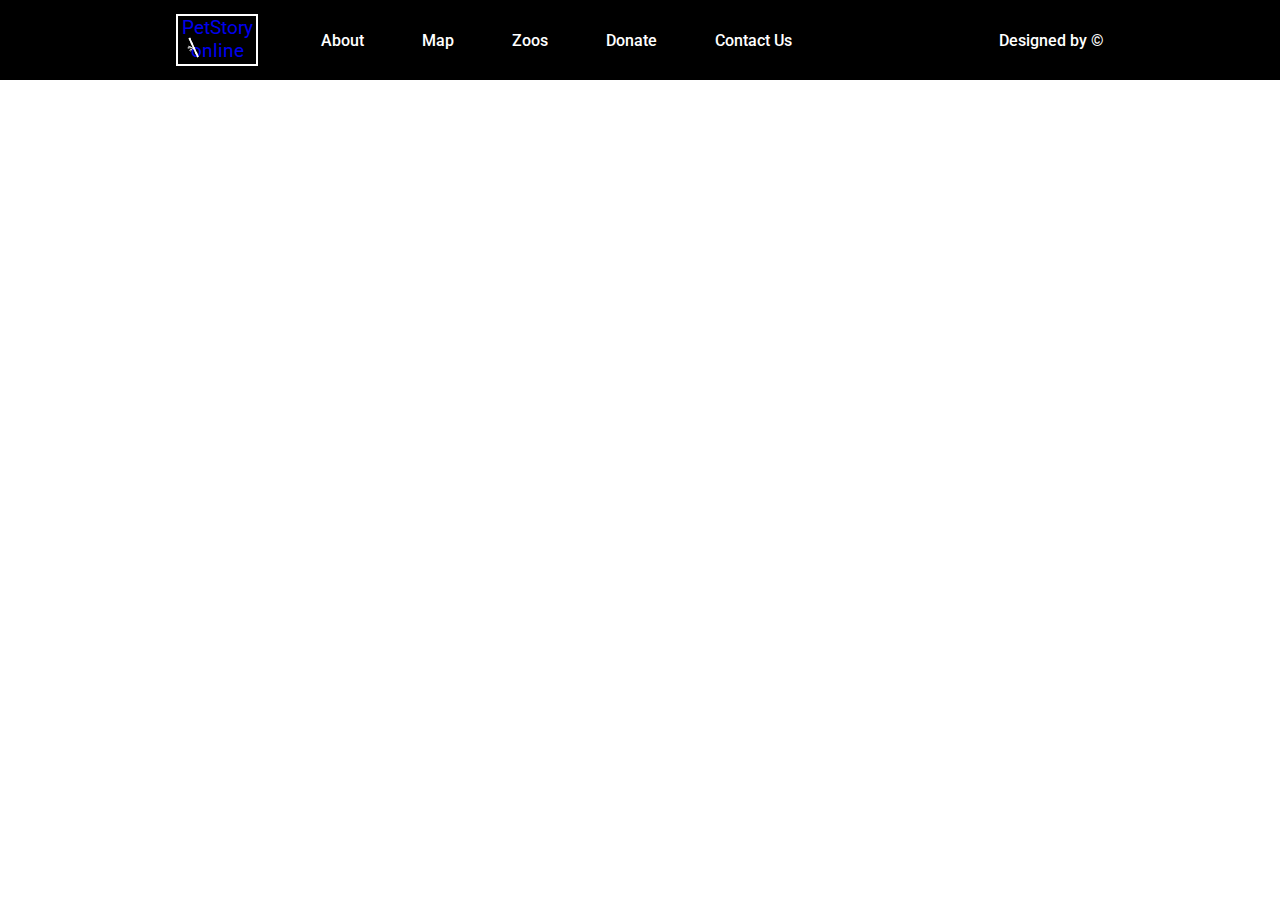
==== pages/donate/index.html @ dbada9fb "init:landing page" ====
<!DOCTYPE html>
<html lang="en">
  <head>
    <meta charset="UTF-8" />
    <meta http-equiv="X-UA-Compatible" content="IE=edge" />
    <meta name="viewport" content="width=device-width, initial-scale=1.0" />
    <link rel="stylesheet" href="../../css/style.css" />
    <title>Document</title>
  </head>
  <body>
    <header>
      <div class="wrapper">
        <div class="navigation">
          <a href="#about"
            ><div class="nav__logo">
              <h1>
                PetStory
                <span style="font-size: 1.9rem; position: relative;"
                  >o<img
                    style="position: absolute; left: -4px; bottom: 4px;"
                    src="../../assets/icons/bamboo.svg"
                    alt="" /></span
                >nline
              </h1>
            </div></a
          >
          <div class="nav__items">
            <a  href="../main/index.html"> About</a>
            <a  href="#map">Map</a>
            <a  href="#zoos">Zoos</a>
            <a  href="../donate/index.html">Donate</a>
            <a  href="#contactus">Contact Us</a>
          </div>
        </div>
        <div class="nav__figma-link">
          <a
            style="color: white;"
            href="https://www.figma.com/file/ypzT9idgAILaSRVRmDAJxn/online-zoo-3-weeks"
            >Designed by ©</a
          >
        </div>
      </div>
    </header>
  </body>
</html>
---- css/style.css ----
@import"https://fonts.googleapis.com/css2?family=Roboto:wght@300;400;500;700&display=swap";*{font-family:"Roboto",sans-serif;box-sizing:border-box;margin:0;padding:0;font-size:10px;text-decoration:none}header{background-color:#000;color:#fff}header .wrapper{align-items:center;width:72.5%;height:8rem;margin:auto;display:flex;justify-content:space-between}header .wrapper .navigation{display:flex;align-items:center;gap:6.3rem;justify-content:space-between}header .wrapper .navigation .nav__logo{width:8.2rem;height:5.2rem;border:solid 2px #fff}header .wrapper .navigation .nav__logo h1{font-size:1.9rem;font-weight:400;text-align:center}header .wrapper .navigation .nav__items{display:flex;gap:5.8rem}header .wrapper .navigation .nav__items a{font-size:1.6rem;font-weight:500;color:#fff}header .wrapper .navigation .nav__items a:hover{background:linear-gradient(113.96deg, #F9804B 1.49%, #FE9013 101.44%);-webkit-background-clip:text;-webkit-text-fill-color:rgba(0,0,0,0);background-clip:text;transition:all .3s ease-in-out}header .wrapper .nav__items a:active{color:green !important}header .wrapper .nav__figma-link a{font-size:1.6rem;font-weight:500}header .wrapper .nav__figma-link a:active{color:#4b9200;text-decoration:underline}#watch-online{height:70rem;background-image:url("../../../assets/images/panda.png");background-repeat:no-repeat;-o-object-fit:none;object-fit:none;padding-top:1.2rem;padding-left:80.7rem}#watch-online .wrapper{width:46.5rem;height:46.5rem;background:linear-gradient(113.96deg, #f9804b 1.49%, #fe9013 101.44%);border-radius:50%;padding-top:7.4rem;padding-left:7.3rem}#watch-online .wrapper h2,#watch-online .wrapper span{width:50.031rem;height:40rem;font-size:10.65rem;line-height:7.987rem;text-transform:uppercase;text-align:center;color:#fff}#watch-online .wrapper h2 span,#watch-online .wrapper span span{color:#ffee2e}#watch-online .btn{background:linear-gradient(113.96deg, #f9804b 1.49%, #fe9013 101.44%);border-radius:25px;width:29.8rem;height:5.4rem;font-weight:500;font-size:16px;line-height:140%;text-align:center;text-transform:uppercase;color:#fff;margin-top:6.8rem;border:none;margin-left:17.7rem}#watch-online .btn:hover{background:#e47209;cursor:pointer}#watch-online .btn:active{background:#4b9200}#backstage{background-image:url("../../../assets/images/flowertoright.png");background-repeat:no-repeat;background-position:bottom right;height:60.5rem;width:100%}#backstage .wrapper{display:flex;width:72.5%;margin:auto;padding-top:14rem;color:#333b41}#backstage .wrapper .container{display:flex;gap:8.7rem}#backstage .wrapper .container .wrapper-info{display:flex;flex-direction:column;gap:5.4rem;width:40%}#backstage .wrapper .container .wrapper-info p{font-weight:400;font-size:16px;line-height:120%}#backstage .wrapper .container .wrapper-info .wrapper-info_intro{display:flex;flex-direction:column;gap:2rem}#backstage .wrapper .container .wrapper-info .wrapper-info_intro h2{font-weight:400;font-size:48px;line-height:120%}#backstage .wrapper .container .wrapper-info .wrapper-howitworks{display:flex;flex-direction:column;gap:3.4rem}#backstage .wrapper .container .wrapper-info .wrapper-howitworks h4{font-weight:400;font-size:24px;line-height:120%}#pets{margin-top:-2rem}#pets .wrapper{width:100%}#pets .wrapper .first-container{display:flex;width:82.5%;margin:auto;align-items:center;gap:2rem;margin-top:14rem}#pets .wrapper .first-container a{cursor:pointer}#pets .wrapper .first-container a:hover div{opacity:.9;transition:all .3s ease-in-out}#pets .wrapper .first-container a:active div{background:#4b9200}#pets .wrapper .first-container a div{background:#e47209;width:6.2rem;height:6.2rem;border-radius:50%;padding-left:2.3rem;padding-top:1.9rem}#pets .wrapper .first-container a div .arrow{color:#fff;font-size:large}#pets .wrapper .first-container .slider-container{display:grid;grid-template-columns:repeat(3, 1fr);row-gap:2rem;-moz-column-gap:2.5rem;column-gap:2.5rem}#pets .wrapper .first-container .slider-container .slider-container_item{display:flex;flex-direction:column;gap:.3rem;border:solid 1px #ff4500;border-radius:5px;overflow:hidden;box-sizing:border-box}#pets .wrapper .first-container .slider-container .slider-container_item:hover{transform:scale(1.05);margin-bottom:2rem;transition:all .3s ease-in-out;cursor:pointer}#pets .wrapper .first-container .slider-container .slider-container_item .animal-info{width:92%;margin:auto;display:flex;padding-bottom:1.4rem;justify-content:space-between}#pets .wrapper .first-container .slider-container .slider-container_item .animal-info .animal-name h6{font-weight:500;font-size:16px;line-height:140%;text-transform:uppercase}#pets .wrapper .first-container .slider-container .slider-container_item .animal-info .animal-name p{font-weight:300;font-size:15px;line-height:100%}#pets .wrapper .second-container{display:flex;align-items:flex-end;justify-content:space-between;margin-top:-23rem}#pets .wrapper .second-container .btn-div{height:12.5rem}#pets .wrapper .second-container .btn-div .btn{background:linear-gradient(113.96deg, #f9804b 1.49%, #fe9013 101.44%);border-radius:25px;width:29.8rem;height:5.4rem;font-weight:500;font-size:16px;border:none;line-height:140%;text-align:center;text-transform:uppercase;color:#fff;margin-top:-300rem;margin-left:7rem}#pets .wrapper .second-container .btn-div .btn:hover{background:#e47209;cursor:pointer}#pets .wrapper .second-container .btn-div .btn:active{background:#4b9200}#feed{background:linear-gradient(315.75deg, rgba(254, 210, 144, 0.7) 30.06%, #febdab 100.95%, rgba(254, 210, 144, 0.7) 106.36%),linear-gradient(315.75deg, rgba(254, 189, 171, 0.74) 30.06%, rgba(243, 169, 248, 0.66) 50.74%, #e0d8f0 80.49%, #eaf7fe 127.9%, #eaf7fe 149.54%),linear-gradient(315.75deg, rgba(254, 189, 171, 0.74) 30.06%, rgba(243, 169, 248, 0.66) 50.74%, #e0d8f0 80.49%, #eaf7fe 127.9%, #eaf7fe 149.54%);padding-top:6.9rem;padding-bottom:10rem;margin-bottom:14rem;opacity:.9}#feed .wrapper{width:72.5%;margin:auto;background:rgba(253,253,255,.52);border-radius:20px;display:flex;flex-direction:column;gap:6rem;padding-top:4.1rem}#feed .wrapper .pick-container{display:flex;flex-direction:column;gap:4rem}#feed .wrapper .pick-container .pick-container_intro{display:flex;flex-direction:column;gap:3rem}#feed .wrapper .pick-container .pick-container_intro h2{font-weight:400;font-size:48px;line-height:120%;text-align:center;color:#fe9013}#feed .wrapper .pick-container .pick-container_intro h5{font-weight:400;font-size:24px;line-height:120%;color:#333b41;margin-left:9.9rem}#feed .wrapper .pick-container .covid-info-div{display:flex;flex-direction:column;gap:1rem;padding-left:9.9rem}#feed .wrapper .pick-container .covid-info-div h6{font-weight:500;font-size:16px;line-height:130%;color:#333b41}#feed .wrapper .pick-container .covid-info-div p,#feed .wrapper .pick-container .covid-info-div a{font-weight:400;font-size:16px;line-height:130%;color:#333b41}#feed .wrapper .pick-container .covid-info-div a{-webkit-text-decoration:underline #ff4500;text-decoration:underline #ff4500}#feed .wrapper .howitworks-container{display:flex;flex-direction:column;align-items:center;gap:4rem}#feed .wrapper .howitworks-container h3{font-weight:400;font-size:36px;line-height:130%;color:#333b41}#feed .wrapper .howitworks-container .howitworks-method{width:52.5%;margin:auto;display:flex;justify-content:center;gap:3.1rem}#feed .wrapper .howitworks-container .howitworks-method .arrow-image{margin-top:-8rem}#feed .wrapper .howitworks-container .howitworks-method .howitworks-method_item{display:flex;flex-direction:column;gap:3rem}#feed .wrapper .howitworks-container .howitworks-method .howitworks-method_item p{font-weight:400;font-size:16px;line-height:140%;color:#333b41}#feed .wrapper .howitworks-container .howitworks-method .howitworks-method_item .image-div{width:16.8rem;height:16.8rem;background-color:#fff;padding:auto;border:solid 1px #ff4500;border-radius:5px}#feed .wrapper .howitworks-container .howitworks-method .howitworks-method_item .one{padding-top:5.4rem;padding-left:3rem}#feed .wrapper .howitworks-container .howitworks-method .howitworks-method_item .two{padding-top:3.8rem;padding-left:4.1rem}#feed .wrapper .howitworks-container .howitworks-method .howitworks-method_item .three{padding-top:4.8rem;padding-left:2.2rem}#feed .btn{background:linear-gradient(113.96deg, #f9804b 1.49%, #fe9013 101.44%);border-radius:25px;width:29.8rem;height:5.4rem;font-weight:500;font-size:16px;border:none;line-height:140%;text-align:center;text-transform:uppercase;color:#fff;margin:auto;margin-bottom:6rem}#feed .btn:hover{background:#e47209;cursor:pointer}#feed .btn:active{background:#4b9200}#testimonials .wrapper{width:72.5%;margin:auto}#testimonials .wrapper h3{text-align:center;font-weight:400;font-size:36px;line-height:130%;color:#333b41;margin-bottom:4.7rem}#testimonials .wrapper .testimonials-container{display:grid;grid-template-columns:auto auto auto auto;gap:3rem}#testimonials .wrapper .testimonials-container .container-item{background:linear-gradient(0deg, #f1f3f2, #f1f3f2);padding:1.6rem;overflow:hidden;border-style:solid;border-width:2px;display:flex;flex-direction:column;gap:1.1rem;border-color:rgba(243,169,248,.66);border-radius:20px}#testimonials .wrapper .testimonials-container .container-item .author-info{display:flex;align-items:center;gap:1rem}#testimonials .wrapper .testimonials-container .container-item .author-info .author-name h6{font-weight:500;font-size:16px;line-height:120%}#testimonials .wrapper .testimonials-container .container-item .author-info .author-name p{font-weight:300;font-size:15px;line-height:120%;color:#bdbdbd}#testimonials .wrapper .testimonials-container .container-item p{font-weight:300;font-size:15px;line-height:120%;color:#767474}#testimonials .wrapper .line-scroll-div{text-align:center;margin-top:2.1rem}#testimonials .wrapper .line-scroll-div input[type=range]{-webkit-appearance:none;outline:none;overflow:hidden;width:60rem;height:.5rem;border-radius:30px;box-shadow:inset 1px 1px 5px 2px #e2e2e2;margin-top:1.5rem}#testimonials .wrapper .line-scroll-div input[type=range]:hover::-webkit-slider-thumb{background:#fe9013;box-shadow:-500px 0 0 500px #fe9013}#testimonials .wrapper .line-scroll-div input[type=range]::-webkit-slider-thumb{-webkit-appearance:none;cursor:pointer;width:3.8rem;height:5px;background:#fe9013;border-right:6px solid #fe9013;box-shadow:-500px 0 0 500px #fe9013}#testimonials .wrapper .line-scroll-div input[type=range]:hover{border:1px solid #fe9013;outline:#e47209 !important;cursor:pointer}#testimonials .wrapper .btn{background:linear-gradient(113.96deg, #f9804b 1.49%, #fe9013 101.44%);border-radius:4px;width:29.8rem;height:5.4rem;font-weight:500;font-size:16px;border:none;line-height:140%;text-align:center;text-transform:uppercase;color:#fff;margin-top:3.1rem}#testimonials .wrapper .btn:hover{background:#e47209;cursor:pointer}#testimonials .wrapper .btn:active{background:#4b9200}.bg-div{text-align:right;margin-top:-9rem}footer{background-color:#000;margin-bottom:6rem;margin-top:-14rem;padding-top:4.1rem;padding-bottom:5rem}footer .wrapper{width:72.5%;margin:auto;color:#fff;display:flex;align-items:flex-end;gap:10.1rem}footer .wrapper .container-socials{display:flex;flex-direction:column;gap:4.4rem}footer .wrapper .container-socials .footer__logo{width:8.2rem;height:5.2rem;border:solid 2px #fff}footer .wrapper .container-socials .footer__logo h1{font-size:1.9rem;font-weight:400;text-align:center}footer .wrapper .container-socials .btn{background:linear-gradient(113.96deg, #f9804b 1.49%, #fe9013 101.44%);border-radius:5px;width:29.8rem;height:5.4rem;font-weight:500;font-size:16px;border:none;line-height:140%;text-align:center;text-transform:uppercase;color:#fff;margin-top:2.1rem}footer .wrapper .container-socials .btn:hover{background:#e47209;cursor:pointer}footer .wrapper .container-socials .btn:active{background:#4b9200}footer .wrapper .container-socials .socials{display:flex;gap:1rem;flex-direction:column}footer .wrapper .container-socials .socials a{color:#fff;align-items:center;display:flex;gap:1.2rem;font-weight:300;font-size:16px;line-height:140%}footer .wrapper .container-socials .socials a:active{color:#4b9200}footer .wrapper .container-socials .socials a:active .circle{background:#4b9200;color:#fff}footer .wrapper .container-socials .socials a .circle{height:2.6rem;width:2.6rem;padding-left:.25rem;padding-top:.3rem;border-radius:50%;background:rgba(196,196,196,.5)}footer .wrapper .container-socials .socials a .circle .social-item{font-weight:400;font-size:20px}footer .wrapper .container-footbar{display:flex;align-items:flex-end;gap:3.2rem}footer .wrapper .container-footbar .nav__items{display:flex;gap:5.8rem}footer .wrapper .container-footbar .nav__items a{font-size:1.6rem;font-weight:400}footer .wrapper .container-footbar .nav__items a:hover{background:linear-gradient(113.96deg, #f9804b 1.49%, #fe9013 101.44%);-webkit-background-clip:text;-webkit-text-fill-color:rgba(0,0,0,0);background-clip:text;transition:all .3s ease-in-out}footer .wrapper .container-footbar .nav__items a:active{color:#f9804b}footer .wrapper .container-footbar .container-submit{display:flex;flex-direction:column;gap:21.6rem}footer .wrapper .container-footbar .container-submit .input-element h3{font-weight:300;font-size:24px;line-height:120%;margin-bottom:1.4rem}footer .wrapper .container-footbar .container-submit .input-element .email{width:22.8rem;height:4,2rem;background:rgba(0,0,0,0);font-weight:400;font-size:16px;line-height:140%;color:#bdbdbd;outline:none;padding:1rem;border-radius:2px;border:#974a27 solid .5px}footer .wrapper .container-footbar .container-submit .input-element .email:focus{border-color:#4b9200 !important}footer .wrapper .container-footbar .container-submit .input-element .email:disabled{color:#d31414}footer .wrapper .container-footbar .container-submit .input-element .submit{width:12.9rem;height:4.7rem;border-radius:8px;font-weight:400;font-size:16px;line-height:140%;color:#000;padding:1rem 3.9rem;border:solid 1px}footer .wrapper .container-footbar .container-submit .input-element .submit:active{color:#4b9200}footer .wrapper .container-footbar .container-submit .input-element .submit:disabled{color:#d31414}footer .wrapper .container-footbar .container-submit .input-element .submit:hover{opacity:.9}footer .wrapper .container-footbar .container-submit .copyright{display:flex;padding-left:13rem;flex-direction:column;gap:1rem}footer .wrapper .container-footbar .container-submit .copyright a{font-weight:100;font-size:16px;cursor:pointer}footer .wrapper .container-footbar .container-submit .copyright a:active{color:#4b9200;cursor:pointer;text-decoration:underline}/*# sourceMappingURL=style.css.map */
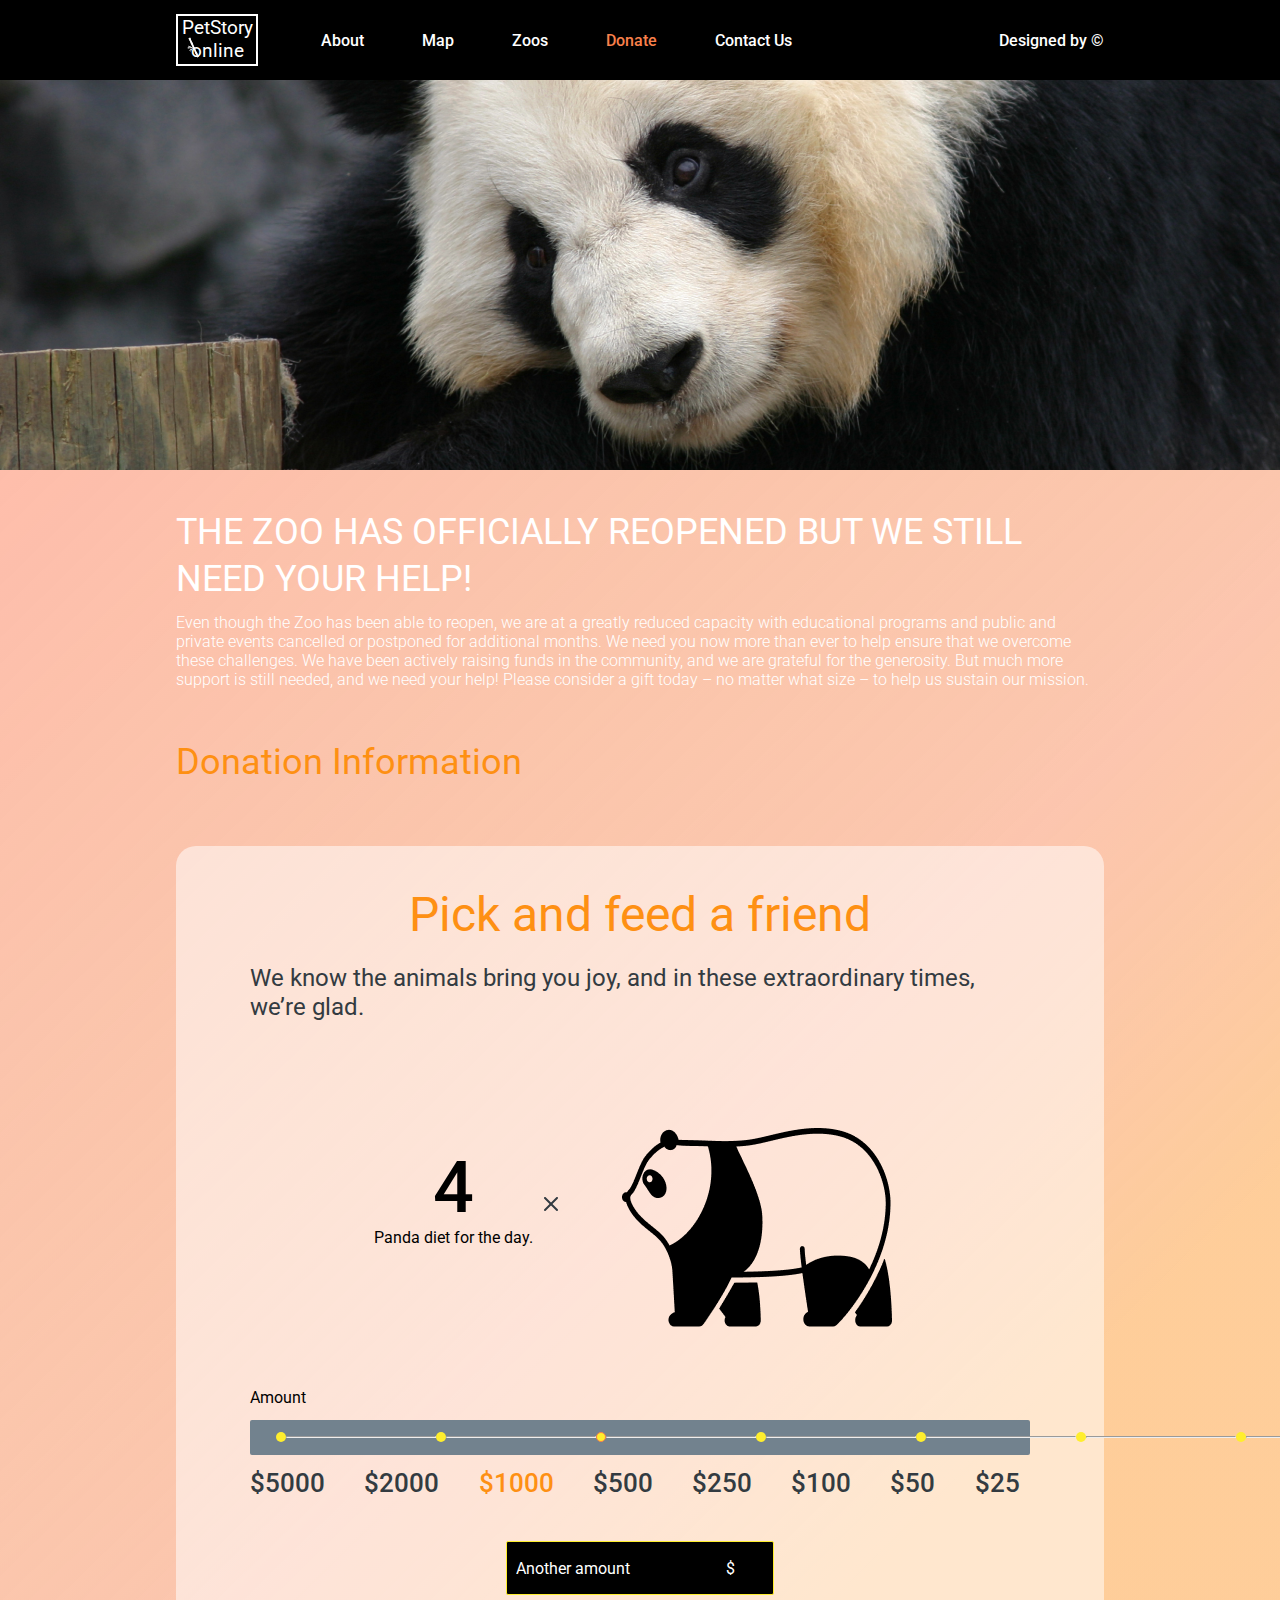
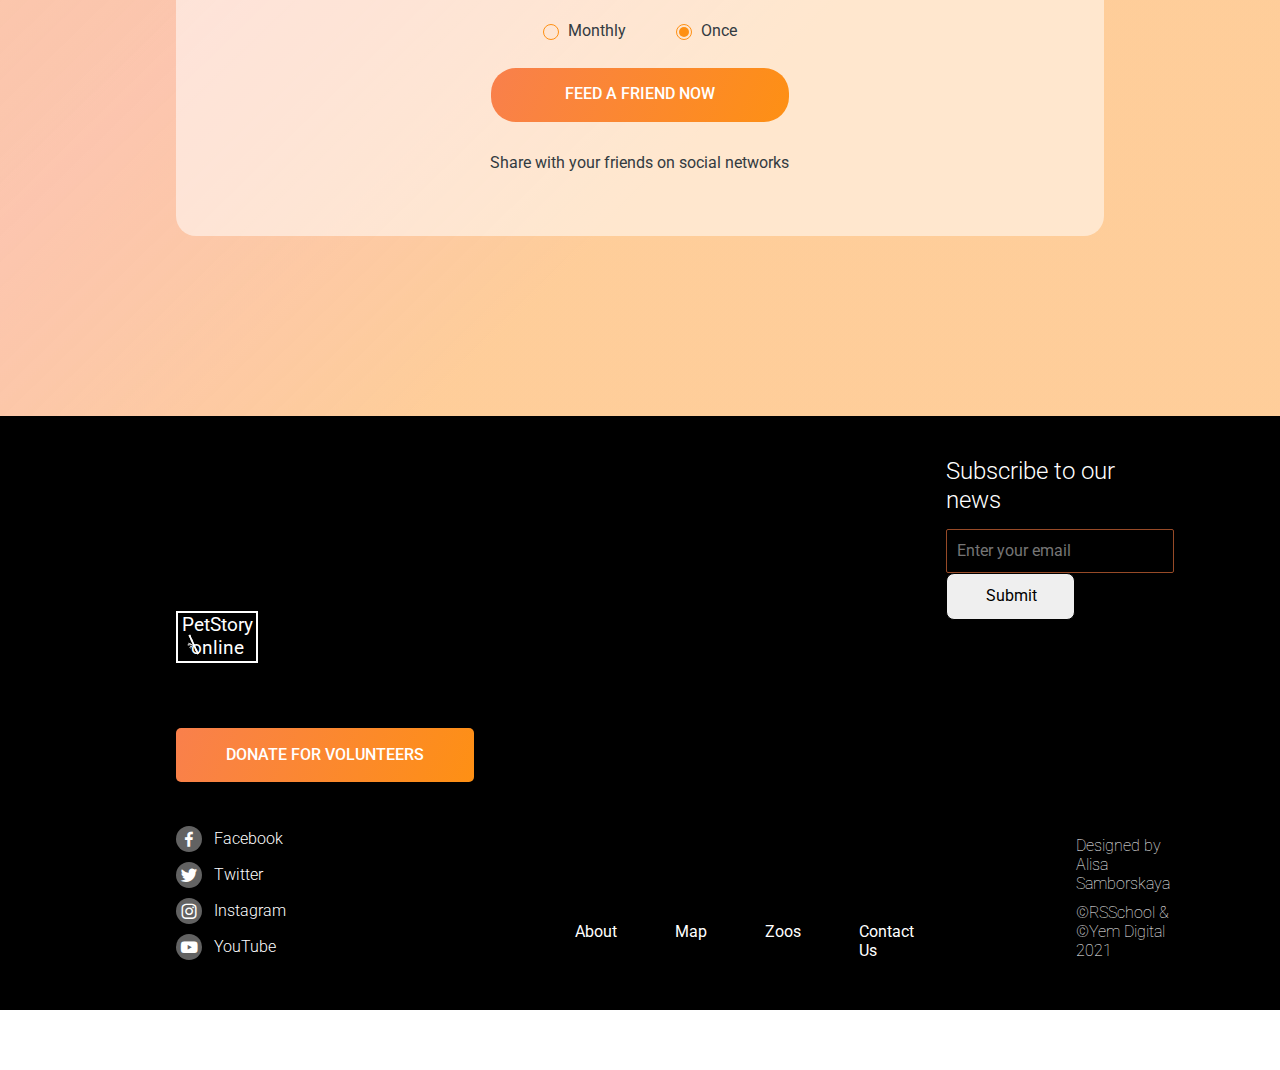
==== commit 9ab28e48: "init: donate page" ====
--- a/pages/donate/index.html
+++ b/pages/donate/index.html
@@ -5,13 +5,17 @@
     <meta http-equiv="X-UA-Compatible" content="IE=edge" />
     <meta name="viewport" content="width=device-width, initial-scale=1.0" />
     <link rel="stylesheet" href="../../css/style.css" />
-    <title>Document</title>
+    <link
+      href="https://unpkg.com/boxicons@2.1.4/css/boxicons.min.css"
+      rel="stylesheet"
+    />
+    <title>Donate</title>
   </head>
   <body>
     <header>
       <div class="wrapper">
         <div class="navigation">
-          <a href="#about"
+          <a style="color: white;" href="../../index.html"
             ><div class="nav__logo">
               <h1>
                 PetStory
@@ -24,13 +28,13 @@
               </h1>
             </div></a
           >
-          <div class="nav__items">
-            <a  href="../main/index.html"> About</a>
-            <a  href="#map">Map</a>
-            <a  href="#zoos">Zoos</a>
-            <a  href="../donate/index.html">Donate</a>
-            <a  href="#contactus">Contact Us</a>
-          </div>
+          <ul class="nav__items">
+            <li><a href="../../index.html"> About</a></li>
+            <li><a href="#map">Map</a></li>
+            <li><a href="#zoos">Zoos</a></li>
+            <li class="active"><a href="../donate/index.html">Donate</a></li>
+            <li><a href="#contactus">Contact Us</a></li>
+          </ul>
         </div>
         <div class="nav__figma-link">
           <a
@@ -41,5 +45,249 @@
         </div>
       </div>
     </header>
+
+    <main>
+      <section>
+        <img src="../../assets/images/panda_bg.png" alt="" />
+      </section>
+
+      <section id="donate">
+        <div class="wrapper">
+          <div class="official-info">
+            <div class="official-info__first-item">
+              <h3>
+                THE ZOO HAS OFFICIALLY REOPENED BUT WE STILL NEED YOUR HELP!
+              </h3>
+              <p>
+                Even though the Zoo has been able to reopen, we are at a greatly
+                reduced capacity with educational programs and public and
+                private events cancelled or postponed for additional months. We
+                need you now more than ever to help ensure that we overcome
+                these challenges. We have been actively raising funds in the
+                community, and we are grateful for the generosity. But much more
+                support is still needed, and we need your help! Please consider
+                a gift today – no matter what size – to help us sustain our
+                mission.
+              </p>
+            </div>
+            <div class="official-info__second-item">
+              <h3>Donation Information</h3>
+            </div>
+          </div>
+          <div class="pick-wrapper">
+            <div class="pick-container">
+              <div class="intro">
+                <h2>Pick and feed a friend</h2>
+                <p>
+                  We know the animals bring you joy, and in these extraordinary
+                  times, we’re glad.
+                </p>
+              </div>
+
+              <div class="amount-container">
+                <div class="amount-number">
+                  <div class="amount-number_panda">
+                    <h3>4</h3>
+                    <p>Panda diet for the day.</p>
+                  </div>
+                  <img src="../../assets/icons/x_icon.svg" alt="x icon" />
+                </div>
+                <img src="../../assets/images/animals-widget.png" alt="" />
+              </div>
+              <div class="progress-container">
+                <p>Amount</p>
+                <div class="progress-div">
+                  <label style="display: flex;" for="one"
+                    ><input type="radio" name="circle" id="one" />
+                    <div class="outer-circle-one">
+                      <div class="inner-circle-one"><div class="dot"></div></div>
+                    </div>
+                    <hr
+                  /></label>
+                  <label style="display: flex;" for="one"
+                    ><input type="radio" name="circle" id="one" />
+                    <div class="dot"></div>
+                    <div class="outer-circle">
+                      <div class="inner-circle"></div>
+                    </div>
+                    <hr /></label
+                  ><label style="display: flex;" for="one"
+                    ><input type="radio" checked name="circle" id="one" />
+                    <div class="dot"></div>
+                    <div class="outer-circle">
+                      <div class="inner-circle"></div>
+                    </div>
+                    <hr /></label
+                  ><label style="display: flex;" for="one"
+                    ><input type="radio" name="circle" id="one" />
+                    <div class="dot"></div>
+                    <div class="outer-circle">
+                      <div class="inner-circle"></div>
+                    </div>
+                    <hr /></label
+                  ><label style="display: flex;" for="one"
+                    ><input type="radio" name="circle" id="one" />
+                    <div class="dot"></div>
+                    <div class="outer-circle">
+                      <div class="inner-circle"></div>
+                    </div>
+                    <hr /></label
+                  ><label style="display: flex;" for="one"
+                    ><input type="radio" name="circle" id="one" />
+                    <div class="dot"></div>
+                    <div class="outer-circle">
+                      <div class="inner-circle"></div>
+                    </div>
+                    <hr /></label
+                  ><label style="display: flex;" for="one"
+                    ><input type="radio" name="circle" id="one" />
+                    <div class="dot"></div>
+                    <div class="outer-circle">
+                      <div class="inner-circle"></div>
+                    </div>
+                    <hr /></label
+                  ><label style="display: flex;" for="one"
+                    ><input type="radio" name="circle" id="one" />
+                    <div class="dot"></div>
+                    <div class="outer-circle">
+                      <div class="inner-circle"></div>
+                    </div>
+                </label>
+                </div>
+                <div class="dollar-amount">
+                  <p>$5000</p>
+                  <p>$2000</p>
+                  <p style="color: #fe9013;">$1000</p>
+                  <p>$500</p>
+                  <p>$250</p>
+                  <p>$100</p>
+                  <p>$50</p>
+                  <p>$25</p>
+                </div>
+              </div>
+              <div class="form-container">
+                <input
+                  type="number"
+                  maxlength="4"
+                  placeholder="Another amount                        $"
+                />
+                <div class="radio-items">
+                  <!-- <div class="radio-items_one">
+                    <input
+                      type="radio"
+                      id="monthly"
+                      value="Monthly"
+                      name="choice"
+                    />
+                    <label for="monthly">Monthly</label>
+                  </div>
+                  <div class="radio-items_two">
+                    <input
+                      type="radio"
+                      id="once"
+                      checked
+                      value="Once"
+                      name="choice"
+                    />
+                    <label for="once">Once</label>
+                  </div> -->
+                  <label for="month" class="radio">
+                    <input type="radio" name="choice" id="month" />
+                    Monthly
+                    <span></span>
+                  </label>
+                  <label for="one" class="radio">
+                    <input type="radio" checked name="choice" id="one" />
+                    Once
+                    <span></span>
+                  </label>
+                </div>
+                <button class="btn">Feed a friend now</button>
+                <p>Share with your friends on social networks</p>
+              </div>
+            </div>
+          </div>
+        </div>
+      </section>
+    </main>
+
+    <footer id="footer" class="donate-footer">
+      <div class="wrapper">
+        <div class="container-socials">
+          <a style="color: white;" href="../../index.html">
+            <div class="footer__logo">
+              <h1>
+                PetStory
+                <span style="font-size: 1.9rem; position: relative;"
+                  >o<img
+                    style="position: absolute; left: -4px; bottom: 4px;"
+                    src="../../assets/icons/bamboo.svg"
+                    alt="" /></span
+                >nline
+              </h1>
+            </div>
+          </a>
+          <a href="#donate"
+            ><button class="btn">donate for volunteers</button></a
+          >
+          <div class="socials">
+            <a
+              target="_blank"
+              href="https://www.facebook.com/r.php?locale=en_US&display=page"
+              ><div class="circle">
+                <i class="bx bxl-facebook social-item"></i>
+              </div>
+              Facebook</a
+            >
+            <a target="_blank" href="https://twitter.com/i/flow/login"
+              ><div class="circle">
+                <i class="bx bxl-twitter social-item"></i>
+              </div>
+              Twitter</a
+            >
+            <a target="_blank" href="https://www.instagram.com/"
+              ><div class="circle">
+                <i class="bx bxl-instagram social-item"></i>
+              </div>
+              Instagram</a
+            >
+            <a target="_blank" href="https://www.youtube.com/"
+              ><div class="circle">
+                <i class="bx bxl-youtube social-item"></i>
+              </div>
+              YouTube</a
+            >
+          </div>
+        </div>
+        <div class="container-footbar">
+          <div class="nav__items">
+            <a class="active" style="color: white;" href="../../index.html">
+              About</a
+            >
+            <a style="color: white;" href="#map">Map</a>
+            <a style="color: white;" href="#zoos">Zoos</a>
+            <a style="color: white;" href="#contactus">Contact Us</a>
+          </div>
+          <div class="container-submit">
+            <div class="input-element">
+              <h3>Subscribe to our news</h3>
+              <input
+                class="email"
+                type="email"
+                name=""
+                placeholder="Enter your email"
+                id=""
+              />
+              <input class="submit" type="submit" value="Submit" />
+            </div>
+            <div class="copyright">
+              <a>Designed by Alisa Samborskaya</a>
+              <a>©RSSchool & ©Yem Digital 2021</a>
+            </div>
+          </div>
+        </div>
+      </div>
+    </footer>
+    <script src="./script.js"></script>
   </body>
 </html>
--- a/css/style.css
+++ b/css/style.css
@@ -1 +1 @@
-@import"https://fonts.googleapis.com/css2?family=Roboto:wght@300;400;500;700&display=swap";*{font-family:"Roboto",sans-serif;box-sizing:border-box;margin:0;padding:0;font-size:10px;text-decoration:none}header{background-color:#000;color:#fff}header .wrapper{align-items:center;width:72.5%;height:8rem;margin:auto;display:flex;justify-content:space-between}header .wrapper .navigation{display:flex;align-items:center;gap:6.3rem;justify-content:space-between}header .wrapper .navigation .nav__logo{width:8.2rem;height:5.2rem;border:solid 2px #fff}header .wrapper .navigation .nav__logo h1{font-size:1.9rem;font-weight:400;text-align:center}header .wrapper .navigation .nav__items{display:flex;gap:5.8rem}header .wrapper .navigation .nav__items a{font-size:1.6rem;font-weight:500;color:#fff}header .wrapper .navigation .nav__items a:hover{background:linear-gradient(113.96deg, #F9804B 1.49%, #FE9013 101.44%);-webkit-background-clip:text;-webkit-text-fill-color:rgba(0,0,0,0);background-clip:text;transition:all .3s ease-in-out}header .wrapper .nav__items a:active{color:green !important}header .wrapper .nav__figma-link a{font-size:1.6rem;font-weight:500}header .wrapper .nav__figma-link a:active{color:#4b9200;text-decoration:underline}#watch-online{height:70rem;background-image:url("../../../assets/images/panda.png");background-repeat:no-repeat;-o-object-fit:none;object-fit:none;padding-top:1.2rem;padding-left:80.7rem}#watch-online .wrapper{width:46.5rem;height:46.5rem;background:linear-gradient(113.96deg, #f9804b 1.49%, #fe9013 101.44%);border-radius:50%;padding-top:7.4rem;padding-left:7.3rem}#watch-online .wrapper h2,#watch-online .wrapper span{width:50.031rem;height:40rem;font-size:10.65rem;line-height:7.987rem;text-transform:uppercase;text-align:center;color:#fff}#watch-online .wrapper h2 span,#watch-online .wrapper span span{color:#ffee2e}#watch-online .btn{background:linear-gradient(113.96deg, #f9804b 1.49%, #fe9013 101.44%);border-radius:25px;width:29.8rem;height:5.4rem;font-weight:500;font-size:16px;line-height:140%;text-align:center;text-transform:uppercase;color:#fff;margin-top:6.8rem;border:none;margin-left:17.7rem}#watch-online .btn:hover{background:#e47209;cursor:pointer}#watch-online .btn:active{background:#4b9200}#backstage{background-image:url("../../../assets/images/flowertoright.png");background-repeat:no-repeat;background-position:bottom right;height:60.5rem;width:100%}#backstage .wrapper{display:flex;width:72.5%;margin:auto;padding-top:14rem;color:#333b41}#backstage .wrapper .container{display:flex;gap:8.7rem}#backstage .wrapper .container .wrapper-info{display:flex;flex-direction:column;gap:5.4rem;width:40%}#backstage .wrapper .container .wrapper-info p{font-weight:400;font-size:16px;line-height:120%}#backstage .wrapper .container .wrapper-info .wrapper-info_intro{display:flex;flex-direction:column;gap:2rem}#backstage .wrapper .container .wrapper-info .wrapper-info_intro h2{font-weight:400;font-size:48px;line-height:120%}#backstage .wrapper .container .wrapper-info .wrapper-howitworks{display:flex;flex-direction:column;gap:3.4rem}#backstage .wrapper .container .wrapper-info .wrapper-howitworks h4{font-weight:400;font-size:24px;line-height:120%}#pets{margin-top:-2rem}#pets .wrapper{width:100%}#pets .wrapper .first-container{display:flex;width:82.5%;margin:auto;align-items:center;gap:2rem;margin-top:14rem}#pets .wrapper .first-container a{cursor:pointer}#pets .wrapper .first-container a:hover div{opacity:.9;transition:all .3s ease-in-out}#pets .wrapper .first-container a:active div{background:#4b9200}#pets .wrapper .first-container a div{background:#e47209;width:6.2rem;height:6.2rem;border-radius:50%;padding-left:2.3rem;padding-top:1.9rem}#pets .wrapper .first-container a div .arrow{color:#fff;font-size:large}#pets .wrapper .first-container .slider-container{display:grid;grid-template-columns:repeat(3, 1fr);row-gap:2rem;-moz-column-gap:2.5rem;column-gap:2.5rem}#pets .wrapper .first-container .slider-container .slider-container_item{display:flex;flex-direction:column;gap:.3rem;border:solid 1px #ff4500;border-radius:5px;overflow:hidden;box-sizing:border-box}#pets .wrapper .first-container .slider-container .slider-container_item:hover{transform:scale(1.05);margin-bottom:2rem;transition:all .3s ease-in-out;cursor:pointer}#pets .wrapper .first-container .slider-container .slider-container_item .animal-info{width:92%;margin:auto;display:flex;padding-bottom:1.4rem;justify-content:space-between}#pets .wrapper .first-container .slider-container .slider-container_item .animal-info .animal-name h6{font-weight:500;font-size:16px;line-height:140%;text-transform:uppercase}#pets .wrapper .first-container .slider-container .slider-container_item .animal-info .animal-name p{font-weight:300;font-size:15px;line-height:100%}#pets .wrapper .second-container{display:flex;align-items:flex-end;justify-content:space-between;margin-top:-23rem}#pets .wrapper .second-container .btn-div{height:12.5rem}#pets .wrapper .second-container .btn-div .btn{background:linear-gradient(113.96deg, #f9804b 1.49%, #fe9013 101.44%);border-radius:25px;width:29.8rem;height:5.4rem;font-weight:500;font-size:16px;border:none;line-height:140%;text-align:center;text-transform:uppercase;color:#fff;margin-top:-300rem;margin-left:7rem}#pets .wrapper .second-container .btn-div .btn:hover{background:#e47209;cursor:pointer}#pets .wrapper .second-container .btn-div .btn:active{background:#4b9200}#feed{background:linear-gradient(315.75deg, rgba(254, 210, 144, 0.7) 30.06%, #febdab 100.95%, rgba(254, 210, 144, 0.7) 106.36%),linear-gradient(315.75deg, rgba(254, 189, 171, 0.74) 30.06%, rgba(243, 169, 248, 0.66) 50.74%, #e0d8f0 80.49%, #eaf7fe 127.9%, #eaf7fe 149.54%),linear-gradient(315.75deg, rgba(254, 189, 171, 0.74) 30.06%, rgba(243, 169, 248, 0.66) 50.74%, #e0d8f0 80.49%, #eaf7fe 127.9%, #eaf7fe 149.54%);padding-top:6.9rem;padding-bottom:10rem;margin-bottom:14rem;opacity:.9}#feed .wrapper{width:72.5%;margin:auto;background:rgba(253,253,255,.52);border-radius:20px;display:flex;flex-direction:column;gap:6rem;padding-top:4.1rem}#feed .wrapper .pick-container{display:flex;flex-direction:column;gap:4rem}#feed .wrapper .pick-container .pick-container_intro{display:flex;flex-direction:column;gap:3rem}#feed .wrapper .pick-container .pick-container_intro h2{font-weight:400;font-size:48px;line-height:120%;text-align:center;color:#fe9013}#feed .wrapper .pick-container .pick-container_intro h5{font-weight:400;font-size:24px;line-height:120%;color:#333b41;margin-left:9.9rem}#feed .wrapper .pick-container .covid-info-div{display:flex;flex-direction:column;gap:1rem;padding-left:9.9rem}#feed .wrapper .pick-container .covid-info-div h6{font-weight:500;font-size:16px;line-height:130%;color:#333b41}#feed .wrapper .pick-container .covid-info-div p,#feed .wrapper .pick-container .covid-info-div a{font-weight:400;font-size:16px;line-height:130%;color:#333b41}#feed .wrapper .pick-container .covid-info-div a{-webkit-text-decoration:underline #ff4500;text-decoration:underline #ff4500}#feed .wrapper .howitworks-container{display:flex;flex-direction:column;align-items:center;gap:4rem}#feed .wrapper .howitworks-container h3{font-weight:400;font-size:36px;line-height:130%;color:#333b41}#feed .wrapper .howitworks-container .howitworks-method{width:52.5%;margin:auto;display:flex;justify-content:center;gap:3.1rem}#feed .wrapper .howitworks-container .howitworks-method .arrow-image{margin-top:-8rem}#feed .wrapper .howitworks-container .howitworks-method .howitworks-method_item{display:flex;flex-direction:column;gap:3rem}#feed .wrapper .howitworks-container .howitworks-method .howitworks-method_item p{font-weight:400;font-size:16px;line-height:140%;color:#333b41}#feed .wrapper .howitworks-container .howitworks-method .howitworks-method_item .image-div{width:16.8rem;height:16.8rem;background-color:#fff;padding:auto;border:solid 1px #ff4500;border-radius:5px}#feed .wrapper .howitworks-container .howitworks-method .howitworks-method_item .one{padding-top:5.4rem;padding-left:3rem}#feed .wrapper .howitworks-container .howitworks-method .howitworks-method_item .two{padding-top:3.8rem;padding-left:4.1rem}#feed .wrapper .howitworks-container .howitworks-method .howitworks-method_item .three{padding-top:4.8rem;padding-left:2.2rem}#feed .btn{background:linear-gradient(113.96deg, #f9804b 1.49%, #fe9013 101.44%);border-radius:25px;width:29.8rem;height:5.4rem;font-weight:500;font-size:16px;border:none;line-height:140%;text-align:center;text-transform:uppercase;color:#fff;margin:auto;margin-bottom:6rem}#feed .btn:hover{background:#e47209;cursor:pointer}#feed .btn:active{background:#4b9200}#testimonials .wrapper{width:72.5%;margin:auto}#testimonials .wrapper h3{text-align:center;font-weight:400;font-size:36px;line-height:130%;color:#333b41;margin-bottom:4.7rem}#testimonials .wrapper .testimonials-container{display:grid;grid-template-columns:auto auto auto auto;gap:3rem}#testimonials .wrapper .testimonials-container .container-item{background:linear-gradient(0deg, #f1f3f2, #f1f3f2);padding:1.6rem;overflow:hidden;border-style:solid;border-width:2px;display:flex;flex-direction:column;gap:1.1rem;border-color:rgba(243,169,248,.66);border-radius:20px}#testimonials .wrapper .testimonials-container .container-item .author-info{display:flex;align-items:center;gap:1rem}#testimonials .wrapper .testimonials-container .container-item .author-info .author-name h6{font-weight:500;font-size:16px;line-height:120%}#testimonials .wrapper .testimonials-container .container-item .author-info .author-name p{font-weight:300;font-size:15px;line-height:120%;color:#bdbdbd}#testimonials .wrapper .testimonials-container .container-item p{font-weight:300;font-size:15px;line-height:120%;color:#767474}#testimonials .wrapper .line-scroll-div{text-align:center;margin-top:2.1rem}#testimonials .wrapper .line-scroll-div input[type=range]{-webkit-appearance:none;outline:none;overflow:hidden;width:60rem;height:.5rem;border-radius:30px;box-shadow:inset 1px 1px 5px 2px #e2e2e2;margin-top:1.5rem}#testimonials .wrapper .line-scroll-div input[type=range]:hover::-webkit-slider-thumb{background:#fe9013;box-shadow:-500px 0 0 500px #fe9013}#testimonials .wrapper .line-scroll-div input[type=range]::-webkit-slider-thumb{-webkit-appearance:none;cursor:pointer;width:3.8rem;height:5px;background:#fe9013;border-right:6px solid #fe9013;box-shadow:-500px 0 0 500px #fe9013}#testimonials .wrapper .line-scroll-div input[type=range]:hover{border:1px solid #fe9013;outline:#e47209 !important;cursor:pointer}#testimonials .wrapper .btn{background:linear-gradient(113.96deg, #f9804b 1.49%, #fe9013 101.44%);border-radius:4px;width:29.8rem;height:5.4rem;font-weight:500;font-size:16px;border:none;line-height:140%;text-align:center;text-transform:uppercase;color:#fff;margin-top:3.1rem}#testimonials .wrapper .btn:hover{background:#e47209;cursor:pointer}#testimonials .wrapper .btn:active{background:#4b9200}.bg-div{text-align:right;margin-top:-9rem}footer{background-color:#000;margin-bottom:6rem;margin-top:-14rem;padding-top:4.1rem;padding-bottom:5rem}footer .wrapper{width:72.5%;margin:auto;color:#fff;display:flex;align-items:flex-end;gap:10.1rem}footer .wrapper .container-socials{display:flex;flex-direction:column;gap:4.4rem}footer .wrapper .container-socials .footer__logo{width:8.2rem;height:5.2rem;border:solid 2px #fff}footer .wrapper .container-socials .footer__logo h1{font-size:1.9rem;font-weight:400;text-align:center}footer .wrapper .container-socials .btn{background:linear-gradient(113.96deg, #f9804b 1.49%, #fe9013 101.44%);border-radius:5px;width:29.8rem;height:5.4rem;font-weight:500;font-size:16px;border:none;line-height:140%;text-align:center;text-transform:uppercase;color:#fff;margin-top:2.1rem}footer .wrapper .container-socials .btn:hover{background:#e47209;cursor:pointer}footer .wrapper .container-socials .btn:active{background:#4b9200}footer .wrapper .container-socials .socials{display:flex;gap:1rem;flex-direction:column}footer .wrapper .container-socials .socials a{color:#fff;align-items:center;display:flex;gap:1.2rem;font-weight:300;font-size:16px;line-height:140%}footer .wrapper .container-socials .socials a:active{color:#4b9200}footer .wrapper .container-socials .socials a:active .circle{background:#4b9200;color:#fff}footer .wrapper .container-socials .socials a .circle{height:2.6rem;width:2.6rem;padding-left:.25rem;padding-top:.3rem;border-radius:50%;background:rgba(196,196,196,.5)}footer .wrapper .container-socials .socials a .circle .social-item{font-weight:400;font-size:20px}footer .wrapper .container-footbar{display:flex;align-items:flex-end;gap:3.2rem}footer .wrapper .container-footbar .nav__items{display:flex;gap:5.8rem}footer .wrapper .container-footbar .nav__items a{font-size:1.6rem;font-weight:400}footer .wrapper .container-footbar .nav__items a:hover{background:linear-gradient(113.96deg, #f9804b 1.49%, #fe9013 101.44%);-webkit-background-clip:text;-webkit-text-fill-color:rgba(0,0,0,0);background-clip:text;transition:all .3s ease-in-out}footer .wrapper .container-footbar .nav__items a:active{color:#f9804b}footer .wrapper .container-footbar .container-submit{display:flex;flex-direction:column;gap:21.6rem}footer .wrapper .container-footbar .container-submit .input-element h3{font-weight:300;font-size:24px;line-height:120%;margin-bottom:1.4rem}footer .wrapper .container-footbar .container-submit .input-element .email{width:22.8rem;height:4,2rem;background:rgba(0,0,0,0);font-weight:400;font-size:16px;line-height:140%;color:#bdbdbd;outline:none;padding:1rem;border-radius:2px;border:#974a27 solid .5px}footer .wrapper .container-footbar .container-submit .input-element .email:focus{border-color:#4b9200 !important}footer .wrapper .container-footbar .container-submit .input-element .email:disabled{color:#d31414}footer .wrapper .container-footbar .container-submit .input-element .submit{width:12.9rem;height:4.7rem;border-radius:8px;font-weight:400;font-size:16px;line-height:140%;color:#000;padding:1rem 3.9rem;border:solid 1px}footer .wrapper .container-footbar .container-submit .input-element .submit:active{color:#4b9200}footer .wrapper .container-footbar .container-submit .input-element .submit:disabled{color:#d31414}footer .wrapper .container-footbar .container-submit .input-element .submit:hover{opacity:.9}footer .wrapper .container-footbar .container-submit .copyright{display:flex;padding-left:13rem;flex-direction:column;gap:1rem}footer .wrapper .container-footbar .container-submit .copyright a{font-weight:100;font-size:16px;cursor:pointer}footer .wrapper .container-footbar .container-submit .copyright a:active{color:#4b9200;cursor:pointer;text-decoration:underline}/*# sourceMappingURL=style.css.map */+@import"https://fonts.googleapis.com/css2?family=Roboto:wght@300;400;500;700&display=swap";*{font-family:"Roboto",sans-serif;box-sizing:border-box;margin:0;padding:0;font-size:10px;text-decoration:none}header{background-color:#000;color:#fff}header .wrapper{align-items:center;width:72.5%;height:8rem;margin:auto;display:flex;justify-content:space-between}header .wrapper .navigation{display:flex;align-items:center;gap:6.3rem;justify-content:space-between}header .wrapper .navigation .nav__logo{width:8.2rem;height:5.2rem;border:solid 2px #fff}header .wrapper .navigation .nav__logo h1{font-size:1.9rem;font-weight:400;text-align:center}header .wrapper .navigation .nav__items{display:flex;list-style:none;gap:5.8rem}header .wrapper .navigation .nav__items .active a{color:#f9804b}header .wrapper .navigation .nav__items li:active a{color:#f9804b}header .wrapper .navigation .nav__items a{font-size:1.6rem;font-weight:500;color:#fff}header .wrapper .navigation .nav__items a:hover{background:linear-gradient(113.96deg, #F9804B 1.49%, #FE9013 101.44%);-webkit-background-clip:text;-webkit-text-fill-color:rgba(0,0,0,0);background-clip:text;transition:all .3s ease-in-out}header .wrapper .navigation .nav__items a:active{background:linear-gradient(113.96deg, #F9804B 1.49%, #FE9013 101.44%)}header .wrapper .nav__items a:active{color:green !important}header .wrapper .nav__figma-link a{font-size:1.6rem;font-weight:500}header .wrapper .nav__figma-link a:active{color:#4b9200;text-decoration:underline}#watch-online{height:70rem;background-image:url("../../../assets/images/panda.png");background-repeat:no-repeat;-o-object-fit:none;object-fit:none;padding-top:1.2rem;padding-left:80.7rem}#watch-online .wrapper{width:46.5rem;height:46.5rem;background:linear-gradient(113.96deg, #f9804b 1.49%, #fe9013 101.44%);border-radius:50%;padding-top:7.4rem;padding-left:7.3rem}#watch-online .wrapper h2,#watch-online .wrapper span{width:50.031rem;height:40rem;font-size:10.65rem;line-height:7.987rem;text-transform:uppercase;text-align:center;color:#fff}#watch-online .wrapper h2 span,#watch-online .wrapper span span{color:#ffee2e}#watch-online .btn{background:linear-gradient(113.96deg, #f9804b 1.49%, #fe9013 101.44%);border-radius:25px;width:29.8rem;height:5.4rem;font-weight:500;font-size:16px;line-height:140%;text-align:center;text-transform:uppercase;color:#fff;margin-top:6.8rem;border:none;margin-left:17.7rem}#watch-online .btn:hover{background:#e47209;cursor:pointer}#watch-online .btn:active{background:#4b9200}#backstage{background-image:url("../../../assets/images/flowertoright.png");background-repeat:no-repeat;background-position:bottom right;height:60.5rem;width:100%}#backstage .wrapper{display:flex;width:72.5%;margin:auto;padding-top:14rem;color:#333b41}#backstage .wrapper .container{display:flex;gap:8.7rem}#backstage .wrapper .container .wrapper-info{display:flex;flex-direction:column;gap:5.4rem;width:40%}#backstage .wrapper .container .wrapper-info p{font-weight:400;font-size:16px;line-height:120%}#backstage .wrapper .container .wrapper-info .wrapper-info_intro{display:flex;flex-direction:column;gap:2rem}#backstage .wrapper .container .wrapper-info .wrapper-info_intro h2{font-weight:400;font-size:48px;line-height:120%}#backstage .wrapper .container .wrapper-info .wrapper-howitworks{display:flex;flex-direction:column;gap:3.4rem}#backstage .wrapper .container .wrapper-info .wrapper-howitworks h4{font-weight:400;font-size:24px;line-height:120%}#pets{margin-top:-2rem}#pets .wrapper{width:100%}#pets .wrapper .first-container{display:flex;width:82.5%;margin:auto;align-items:center;gap:2rem;margin-top:14rem}#pets .wrapper .first-container a{cursor:pointer}#pets .wrapper .first-container a:hover div{opacity:.9;transition:all .3s ease-in-out}#pets .wrapper .first-container a:active div{background:#4b9200}#pets .wrapper .first-container a div{background:#e47209;width:6.2rem;height:6.2rem;border-radius:50%;padding-left:2.3rem;padding-top:1.9rem}#pets .wrapper .first-container a div .arrow{color:#fff;font-size:large}#pets .wrapper .first-container .slider-container{display:grid;grid-template-columns:repeat(3, 1fr);row-gap:2rem;-moz-column-gap:2.5rem;column-gap:2.5rem}#pets .wrapper .first-container .slider-container .slider-container_item{display:flex;flex-direction:column;gap:.3rem;border:solid 1px #ff4500;border-radius:5px;overflow:hidden;box-sizing:border-box}#pets .wrapper .first-container .slider-container .slider-container_item:hover{transform:scale(1.05);margin-bottom:2rem;transition:all .3s ease-in-out;cursor:pointer}#pets .wrapper .first-container .slider-container .slider-container_item .animal-info{width:92%;margin:auto;display:flex;padding-bottom:1.4rem;justify-content:space-between}#pets .wrapper .first-container .slider-container .slider-container_item .animal-info .animal-name h6{font-weight:500;font-size:16px;line-height:140%;text-transform:uppercase}#pets .wrapper .first-container .slider-container .slider-container_item .animal-info .animal-name p{font-weight:300;font-size:15px;line-height:100%}#pets .wrapper .second-container{display:flex;align-items:flex-end;justify-content:space-between;margin-top:-23rem}#pets .wrapper .second-container .btn-div{height:12.5rem}#pets .wrapper .second-container .btn-div .btn{background:linear-gradient(113.96deg, #f9804b 1.49%, #fe9013 101.44%);border-radius:25px;width:29.8rem;height:5.4rem;font-weight:500;font-size:16px;border:none;line-height:140%;text-align:center;text-transform:uppercase;color:#fff;margin-top:-300rem;margin-left:7rem}#pets .wrapper .second-container .btn-div .btn:hover{background:#e47209;cursor:pointer}#pets .wrapper .second-container .btn-div .btn:active{background:#4b9200}#feed{background:linear-gradient(315.75deg, rgba(254, 210, 144, 0.7) 30.06%, #febdab 100.95%, rgba(254, 210, 144, 0.7) 106.36%),linear-gradient(315.75deg, rgba(254, 189, 171, 0.74) 30.06%, rgba(243, 169, 248, 0.66) 50.74%, #e0d8f0 80.49%, #eaf7fe 127.9%, #eaf7fe 149.54%),linear-gradient(315.75deg, rgba(254, 189, 171, 0.74) 30.06%, rgba(243, 169, 248, 0.66) 50.74%, #e0d8f0 80.49%, #eaf7fe 127.9%, #eaf7fe 149.54%);padding-top:6.9rem;padding-bottom:10rem;margin-bottom:14rem;opacity:.9}#feed .wrapper{width:72.5%;margin:auto;background:rgba(253,253,255,.52);border-radius:20px;display:flex;flex-direction:column;gap:6rem;padding-top:4.1rem}#feed .wrapper .pick-container{display:flex;flex-direction:column;gap:4rem}#feed .wrapper .pick-container .pick-container_intro{display:flex;flex-direction:column;gap:3rem}#feed .wrapper .pick-container .pick-container_intro h2{font-weight:400;font-size:48px;line-height:120%;text-align:center;color:#fe9013}#feed .wrapper .pick-container .pick-container_intro h5{font-weight:400;font-size:24px;line-height:120%;color:#333b41;margin-left:9.9rem}#feed .wrapper .pick-container .covid-info-div{display:flex;flex-direction:column;gap:1rem;padding-left:9.9rem}#feed .wrapper .pick-container .covid-info-div h6{font-weight:500;font-size:16px;line-height:130%;color:#333b41}#feed .wrapper .pick-container .covid-info-div p,#feed .wrapper .pick-container .covid-info-div a{font-weight:400;font-size:16px;line-height:130%;color:#333b41}#feed .wrapper .pick-container .covid-info-div a{-webkit-text-decoration:underline #ff4500;text-decoration:underline #ff4500}#feed .wrapper .howitworks-container{display:flex;flex-direction:column;align-items:center;gap:4rem}#feed .wrapper .howitworks-container h3{font-weight:400;font-size:36px;line-height:130%;color:#333b41}#feed .wrapper .howitworks-container .howitworks-method{width:52.5%;margin:auto;display:flex;justify-content:center;gap:3.1rem}#feed .wrapper .howitworks-container .howitworks-method .arrow-image{margin-top:-8rem}#feed .wrapper .howitworks-container .howitworks-method .howitworks-method_item{display:flex;flex-direction:column;gap:3rem}#feed .wrapper .howitworks-container .howitworks-method .howitworks-method_item p{font-weight:400;font-size:16px;line-height:140%;color:#333b41}#feed .wrapper .howitworks-container .howitworks-method .howitworks-method_item .image-div{width:16.8rem;height:16.8rem;background-color:#fff;padding:auto;border:solid 1px #ff4500;border-radius:5px}#feed .wrapper .howitworks-container .howitworks-method .howitworks-method_item .one{padding-top:5.4rem;padding-left:3rem}#feed .wrapper .howitworks-container .howitworks-method .howitworks-method_item .two{padding-top:3.8rem;padding-left:4.1rem}#feed .wrapper .howitworks-container .howitworks-method .howitworks-method_item .three{padding-top:4.8rem;padding-left:2.2rem}#feed .btn{background:linear-gradient(113.96deg, #f9804b 1.49%, #fe9013 101.44%);border-radius:25px;width:29.8rem;height:5.4rem;font-weight:500;font-size:16px;border:none;line-height:140%;text-align:center;text-transform:uppercase;color:#fff;margin:auto;margin-bottom:6rem}#feed .btn:hover{background:#e47209;cursor:pointer}#feed .btn:active{background:#4b9200}#testimonials .wrapper{width:72.5%;margin:auto}#testimonials .wrapper h3{text-align:center;font-weight:400;font-size:36px;line-height:130%;color:#333b41;margin-bottom:4.7rem}#testimonials .wrapper .testimonials-container{display:grid;grid-template-columns:auto auto auto auto;gap:3rem}#testimonials .wrapper .testimonials-container .container-item{background:linear-gradient(0deg, #f1f3f2, #f1f3f2);padding:1.6rem;overflow:hidden;border-style:solid;border-width:2px;display:flex;flex-direction:column;gap:1.1rem;border-color:rgba(243,169,248,.66);border-radius:20px}#testimonials .wrapper .testimonials-container .container-item .author-info{display:flex;align-items:center;gap:1rem}#testimonials .wrapper .testimonials-container .container-item .author-info .author-name h6{font-weight:500;font-size:16px;line-height:120%}#testimonials .wrapper .testimonials-container .container-item .author-info .author-name p{font-weight:300;font-size:15px;line-height:120%;color:#bdbdbd}#testimonials .wrapper .testimonials-container .container-item p{font-weight:300;font-size:15px;line-height:120%;color:#767474}#testimonials .wrapper .line-scroll-div{text-align:center;margin-top:2.1rem}#testimonials .wrapper .line-scroll-div input[type=range]{-webkit-appearance:none;outline:none;overflow:hidden;width:60rem;height:.5rem;border-radius:30px;box-shadow:inset 1px 1px 5px 2px #e2e2e2;margin-top:1.5rem}#testimonials .wrapper .line-scroll-div input[type=range]:hover::-webkit-slider-thumb{background:#fe9013;box-shadow:-500px 0 0 500px #fe9013}#testimonials .wrapper .line-scroll-div input[type=range]::-webkit-slider-thumb{-webkit-appearance:none;cursor:pointer;width:3.8rem;height:5px;background:#fe9013;border-right:6px solid #fe9013;box-shadow:-500px 0 0 500px #fe9013}#testimonials .wrapper .line-scroll-div input[type=range]:hover{border:1px solid #fe9013;outline:#e47209 !important;cursor:pointer}#testimonials .wrapper .btn{background:linear-gradient(113.96deg, #f9804b 1.49%, #fe9013 101.44%);border-radius:4px;width:29.8rem;height:5.4rem;font-weight:500;font-size:16px;border:none;line-height:140%;text-align:center;text-transform:uppercase;color:#fff;margin-top:3.1rem}#testimonials .wrapper .btn:hover{background:#e47209;cursor:pointer}#testimonials .wrapper .btn:active{background:#4b9200}.bg-div{text-align:right;margin-top:-9rem}footer{background-color:#000;margin-bottom:6rem;margin-top:-14rem;padding-top:4.1rem;padding-bottom:5rem}footer .wrapper{width:72.5%;margin:auto;color:#fff;display:flex;align-items:flex-end;gap:10.1rem}footer .wrapper .container-socials{display:flex;flex-direction:column;gap:4.4rem}footer .wrapper .container-socials .footer__logo{width:8.2rem;height:5.2rem;border:solid 2px #fff}footer .wrapper .container-socials .footer__logo h1{font-size:1.9rem;font-weight:400;text-align:center}footer .wrapper .container-socials .btn{background:linear-gradient(113.96deg, #f9804b 1.49%, #fe9013 101.44%);border-radius:5px;width:29.8rem;height:5.4rem;font-weight:500;font-size:16px;border:none;line-height:140%;text-align:center;text-transform:uppercase;color:#fff;margin-top:2.1rem}footer .wrapper .container-socials .btn:hover{background:#e47209;cursor:pointer}footer .wrapper .container-socials .btn:active{background:#4b9200}footer .wrapper .container-socials .socials{display:flex;gap:1rem;flex-direction:column}footer .wrapper .container-socials .socials a{color:#fff;align-items:center;display:flex;gap:1.2rem;font-weight:300;font-size:16px;line-height:140%}footer .wrapper .container-socials .socials a:active{color:#4b9200}footer .wrapper .container-socials .socials a:active .circle{background:#4b9200;color:#fff}footer .wrapper .container-socials .socials a .circle{height:2.6rem;width:2.6rem;padding-left:.25rem;padding-top:.3rem;border-radius:50%;background:rgba(196,196,196,.5)}footer .wrapper .container-socials .socials a .circle .social-item{font-weight:400;font-size:20px}footer .wrapper .container-footbar{display:flex;align-items:flex-end;gap:3.2rem}footer .wrapper .container-footbar .nav__items{display:flex;list-style:none;gap:5.8rem}footer .wrapper .container-footbar .nav__items .active a{color:#f9804b}footer .wrapper .container-footbar .nav__items a{font-size:1.6rem;font-weight:400}footer .wrapper .container-footbar .nav__items a:hover{background:linear-gradient(113.96deg, #f9804b 1.49%, #fe9013 101.44%);-webkit-background-clip:text;-webkit-text-fill-color:rgba(0,0,0,0);background-clip:text;transition:all .3s ease-in-out}footer .wrapper .container-footbar .nav__items a:active{color:#f9804b}footer .wrapper .container-footbar .container-submit{display:flex;flex-direction:column;gap:21.6rem}footer .wrapper .container-footbar .container-submit .input-element h3{font-weight:300;font-size:24px;line-height:120%;margin-bottom:1.4rem}footer .wrapper .container-footbar .container-submit .input-element .email{width:22.8rem;height:4,2rem;background:rgba(0,0,0,0);font-weight:400;font-size:16px;line-height:140%;color:#bdbdbd;outline:none;padding:1rem;border-radius:2px;border:#974a27 solid .5px}footer .wrapper .container-footbar .container-submit .input-element .email:focus{border-color:#4b9200 !important}footer .wrapper .container-footbar .container-submit .input-element .email:disabled{color:#d31414}footer .wrapper .container-footbar .container-submit .input-element .submit{width:12.9rem;height:4.7rem;border-radius:8px;font-weight:400;font-size:16px;line-height:140%;color:#000;padding:1rem 3.9rem;border:solid 1px}footer .wrapper .container-footbar .container-submit .input-element .submit:active{color:#4b9200}footer .wrapper .container-footbar .container-submit .input-element .submit:disabled{color:#d31414}footer .wrapper .container-footbar .container-submit .input-element .submit:hover{opacity:.9}footer .wrapper .container-footbar .container-submit .copyright{display:flex;padding-left:13rem;flex-direction:column;gap:1rem}footer .wrapper .container-footbar .container-submit .copyright a{font-weight:100;font-size:16px;cursor:pointer}footer .wrapper .container-footbar .container-submit .copyright a:active{color:#4b9200;cursor:pointer;text-decoration:underline}.donate-footer{margin-top:0 !important}#donate{margin-top:-3px;padding-top:4rem;padding-bottom:18rem;background:linear-gradient(315.75deg, rgba(254, 210, 144, 0.7) 30.06%, #febdab 100.95%, rgba(254, 210, 144, 0.7) 106.36%),linear-gradient(315.75deg, rgba(254, 189, 171, 0.74) 30.06%, rgba(243, 169, 248, 0.66) 50.74%, #e0d8f0 80.49%, #eaf7fe 127.9%, #eaf7fe 149.54%),linear-gradient(315.75deg, rgba(254, 189, 171, 0.74) 30.06%, rgba(243, 169, 248, 0.66) 50.74%, #e0d8f0 80.49%, #eaf7fe 127.9%, #eaf7fe 149.54%)}#donate .wrapper{width:72.5%;margin:auto;flex-direction:column;display:flex;gap:6rem}#donate .wrapper .official-info{display:flex;flex-direction:column;gap:4rem}#donate .wrapper .official-info .official-info__first-item{display:flex;flex-direction:column;color:#fff;gap:1rem}#donate .wrapper .official-info .official-info__first-item h3{font-weight:400;font-size:36px;line-height:130%}#donate .wrapper .official-info .official-info__first-item p{font-weight:300;font-size:16px;line-height:120%}#donate .wrapper .official-info .official-info__second-item h3{font-weight:400;font-size:36px;line-height:130%;color:#fe9013;margin-top:1rem}#donate .wrapper .pick-wrapper{background:rgba(255,255,255,.52);border-radius:20px}#donate .wrapper .pick-wrapper .pick-container{gap:6rem;display:flex;flex-direction:column;width:84%;margin:auto;padding-top:4rem;padding-bottom:6.2rem}#donate .wrapper .pick-wrapper .pick-container .intro{display:flex;flex-direction:column;gap:2rem}#donate .wrapper .pick-wrapper .pick-container .intro h2{font-weight:400;font-size:48px;line-height:120%;text-align:center;color:#fe9013}#donate .wrapper .pick-wrapper .pick-container .intro p{font-weight:400;font-size:24px;line-height:120%;color:#333b41}#donate .wrapper .pick-wrapper .pick-container .amount-container{display:flex;align-items:center;justify-content:center;gap:6.4rem}#donate .wrapper .pick-wrapper .pick-container .amount-container .amount-number{display:flex;gap:1.1rem;align-items:center}#donate .wrapper .pick-wrapper .pick-container .amount-container .amount-number .amount-number_panda{display:flex;flex-direction:column;gap:1.1rem}#donate .wrapper .pick-wrapper .pick-container .amount-container .amount-number .amount-number_panda h3{font-weight:500;font-size:72px;line-height:80%;text-align:center;text-transform:uppercase}#donate .wrapper .pick-wrapper .pick-container .amount-container .amount-number .amount-number_panda p{font-weight:400;font-size:16px;line-height:140%;text-align:center}#donate .wrapper .pick-wrapper .pick-container .progress-container{display:flex;flex-direction:column;gap:1rem}#donate .wrapper .pick-wrapper .pick-container .progress-container p{font-weight:400;font-size:16px;line-height:140%}#donate .wrapper .pick-wrapper .pick-container .progress-container .progress-div{height:3.5rem;background-color:#72828e;display:flex;justify-content:space-between;align-items:center;padding-left:2.6rem;padding-right:2.6rem;border-radius:2px}#donate .wrapper .pick-wrapper .pick-container .progress-container .progress-div label{align-items:center}#donate .wrapper .pick-wrapper .pick-container .progress-container .progress-div label input[type=radio]{display:none}#donate .wrapper .pick-wrapper .pick-container .progress-container .progress-div label input[type=radio]:checked+.dot{border:1px solid #f9804b}#donate .wrapper .pick-wrapper .pick-container .progress-container .progress-div .dot{background:#ffee2e;width:1rem;height:1rem;border-radius:50%;cursor:pointer;position:relative}#donate .wrapper .pick-wrapper .pick-container .progress-container .progress-div .dot:hover{background-color:#fe9013;transform:scale(1.8)}#donate .wrapper .pick-wrapper .pick-container .progress-container .progress-div hr{width:15rem;height:.7px;box-sizing:border-box}#donate .wrapper .pick-wrapper .pick-container .progress-container .dollar-amount{display:flex;justify-content:space-between;padding-right:1rem}#donate .wrapper .pick-wrapper .pick-container .progress-container .dollar-amount p{font-weight:500;font-size:26px;line-height:140%;text-transform:uppercase;color:#333b41}#donate .wrapper .pick-wrapper .pick-container .form-container{margin-top:-2rem;display:flex;flex-direction:column;gap:2.5rem;align-items:center}#donate .wrapper .pick-wrapper .pick-container .form-container input[type=number]{background:#000;color:#e0d8f0;padding:1.6rem .9rem;width:26.8rem;height:5.4rem;font-weight:400;font-size:16px;line-height:140%;border:1px solid #ffee2e;border-radius:.2rem;text-decoration:none;outline:none;margin:0}#donate .wrapper .pick-wrapper .pick-container .form-container input[type=number]::-moz-placeholder{color:#fff}#donate .wrapper .pick-wrapper .pick-container .form-container input[type=number]:-ms-input-placeholder{color:#fff}#donate .wrapper .pick-wrapper .pick-container .form-container input[type=number]::placeholder{color:#fff}#donate .wrapper .pick-wrapper .pick-container .form-container input[type=number]::-webkit-outer-spin-button,#donate .wrapper .pick-wrapper .pick-container .form-container input[type=number]::-webkit-inner-spin-button{-webkit-appearance:hidden}#donate .wrapper .pick-wrapper .pick-container .form-container input[type=number]:invalid{background-color:#fff;border:1px solid red;color:red}#donate .wrapper .pick-wrapper .pick-container .form-container input[type=number]:invalid::-moz-placeholder{color:red}#donate .wrapper .pick-wrapper .pick-container .form-container input[type=number]:invalid:-ms-input-placeholder{color:red}#donate .wrapper .pick-wrapper .pick-container .form-container input[type=number]:invalid::placeholder{color:red}#donate .wrapper .pick-wrapper .pick-container .form-container input[type=number]:focus{background-color:#fff;border:1px solid #4b9200;color:#000}#donate .wrapper .pick-wrapper .pick-container .form-container input[type=number]:focus::-moz-placeholder{color:#4b9200}#donate .wrapper .pick-wrapper .pick-container .form-container input[type=number]:focus:-ms-input-placeholder{color:#4b9200}#donate .wrapper .pick-wrapper .pick-container .form-container input[type=number]:focus::placeholder{color:#4b9200}#donate .wrapper .pick-wrapper .pick-container .form-container .radio-items{display:flex;gap:5rem}#donate .wrapper .pick-wrapper .pick-container .form-container .radio-items .radio{font-weight:400;font-size:16px;line-height:140%;color:#333b41;vertical-align:middle;position:relative;padding-left:2.5rem;cursor:pointer}#donate .wrapper .pick-wrapper .pick-container .form-container .radio-items .radio input[type=radio]{display:none}#donate .wrapper .pick-wrapper .pick-container .form-container .radio-items .radio input[type=radio]:checked+span::after{transform:translate(-50%, -50%) scale(1)}#donate .wrapper .pick-wrapper .pick-container .form-container .radio-items .radio span{height:1.6rem;width:1.6rem;border-radius:50%;border:1px solid #fe9013;position:absolute;left:0;top:.35rem}#donate .wrapper .pick-wrapper .pick-container .form-container .radio-items .radio span::after{content:"";height:1rem;width:1rem;background-color:#fe9013;position:absolute;display:block;top:50%;left:50%;transform:translate(-50%, -50%) scale(0);border-radius:50%}#donate .wrapper .pick-wrapper .pick-container .form-container .btn{background:linear-gradient(113.96deg, #f9804b 1.49%, #fe9013 101.44%);border-radius:25px;width:29.8rem;height:5.4rem;font-weight:500;font-size:16px;border:none;line-height:140%;text-align:center;text-transform:uppercase;color:#fff;margin:auto;margin-bottom:.5rem}#donate .wrapper .pick-wrapper .pick-container .form-container .btn:hover{background:#e47209;cursor:pointer}#donate .wrapper .pick-wrapper .pick-container .form-container .btn:active{background:#4b9200}#donate .wrapper .pick-wrapper .pick-container .form-container p{font-weight:400;font-size:16px;line-height:140%;color:#333b41}#donate .active{color:#f9804b}/*# sourceMappingURL=style.css.map */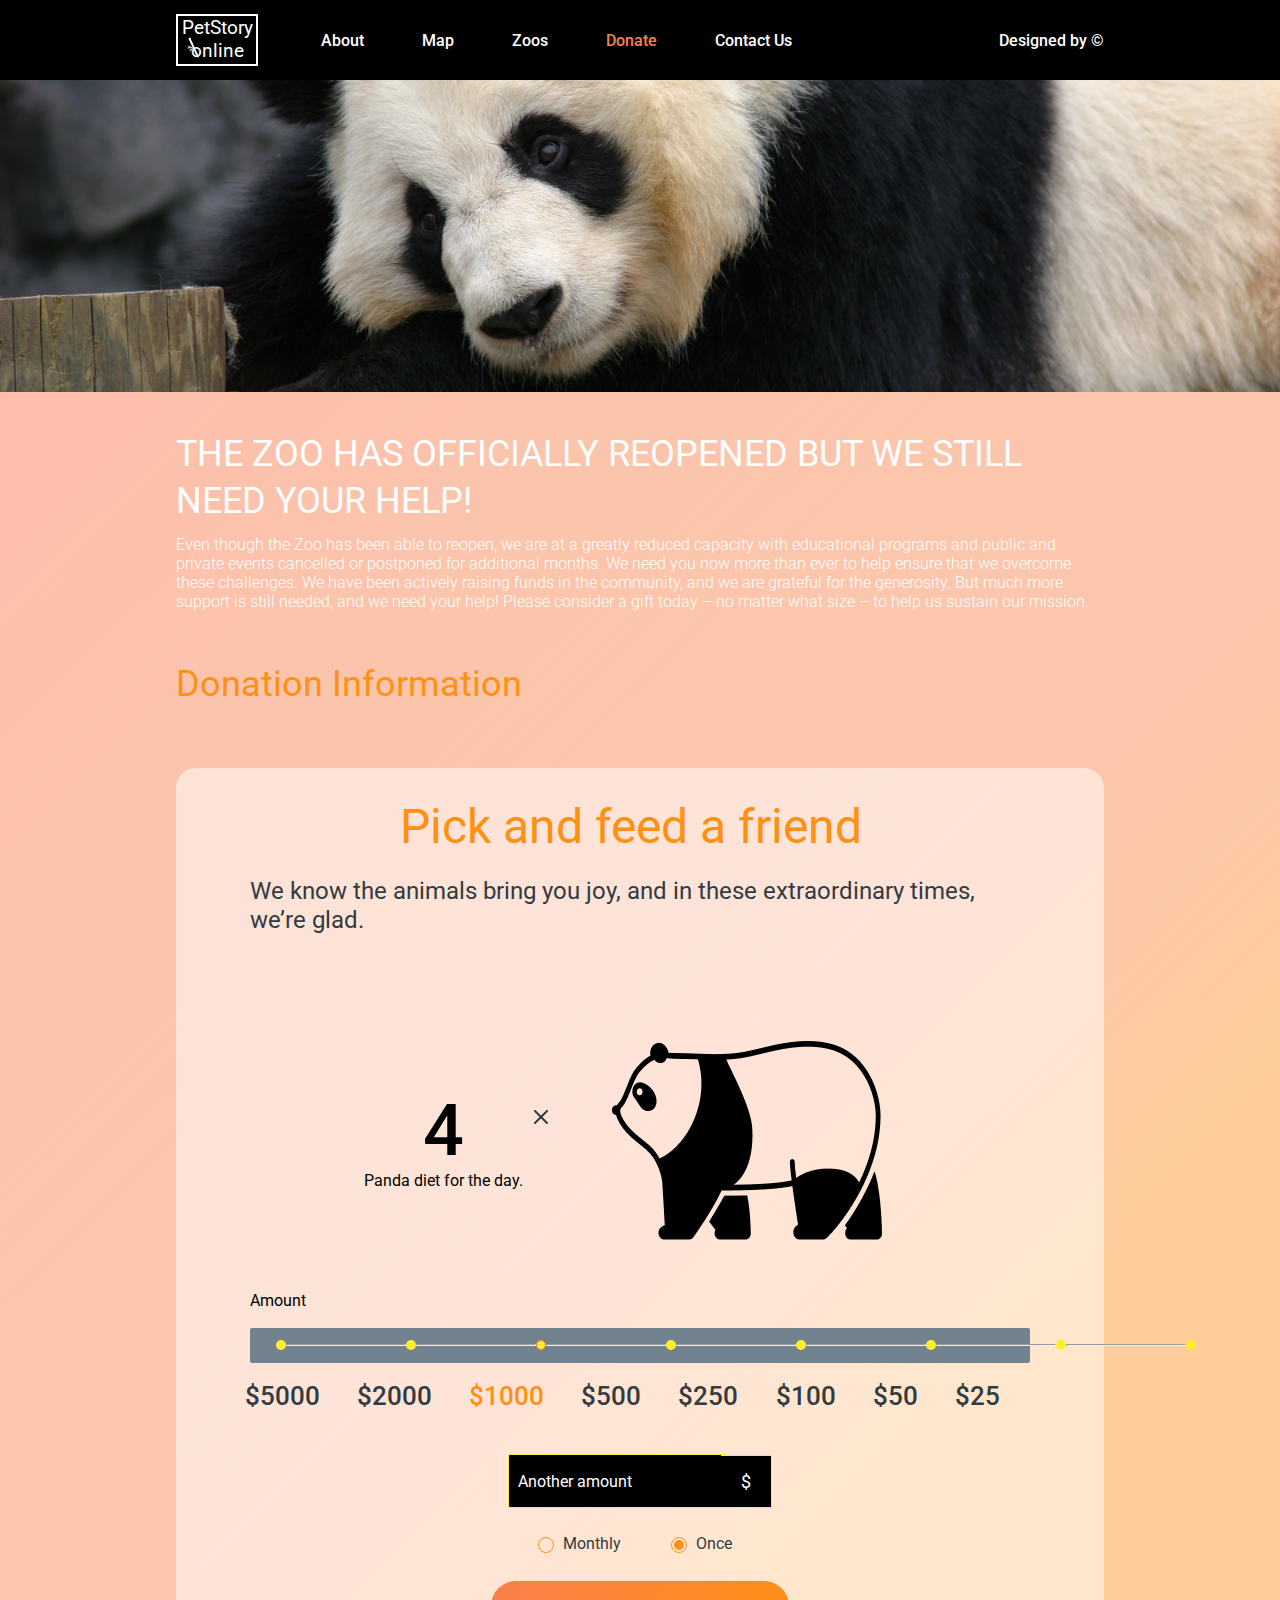
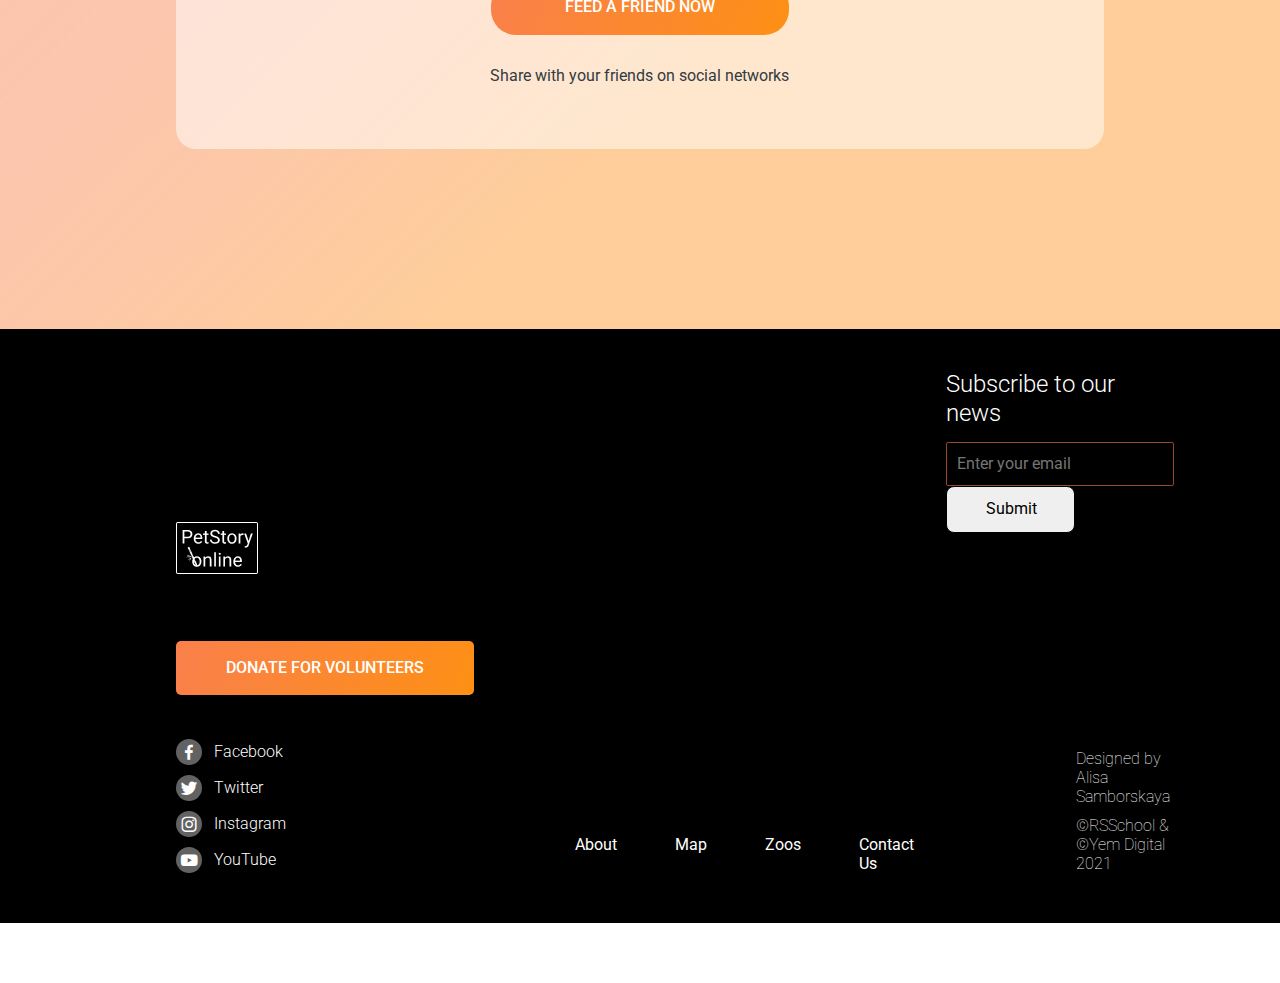
==== commit 0ac0a9de: "fix:inputs" ====
--- a/pages/donate/index.html
+++ b/pages/donate/index.html
@@ -47,7 +47,7 @@
     </header>
 
     <main>
-      <section>
+      <section id="image">
         <img src="../../assets/images/panda_bg.png" alt="" />
       </section>
 
@@ -97,65 +97,67 @@
               <div class="progress-container">
                 <p>Amount</p>
                 <div class="progress-div">
-                  <label style="display: flex;" for="one"
-                    ><input type="radio" name="circle" id="one" />
+                  <label style="display: flex;" for="first"
+                    ><input type="radio" name="circle" id="first" />
+                    <div class="dot"></div>
                     <div class="outer-circle-one">
-                      <div class="inner-circle-one"><div class="dot"></div></div>
+                      <div class="inner-circle-one">
+                      </div>
                     </div>
                     <hr
                   /></label>
-                  <label style="display: flex;" for="one"
-                    ><input type="radio" name="circle" id="one" />
-                    <div class="dot"></div>
-                    <div class="outer-circle">
-                      <div class="inner-circle"></div>
-                    </div>
-                    <hr /></label
-                  ><label style="display: flex;" for="one"
-                    ><input type="radio" checked name="circle" id="one" />
-                    <div class="dot"></div>
-                    <div class="outer-circle">
-                      <div class="inner-circle"></div>
-                    </div>
-                    <hr /></label
-                  ><label style="display: flex;" for="one"
-                    ><input type="radio" name="circle" id="one" />
-                    <div class="dot"></div>
-                    <div class="outer-circle">
-                      <div class="inner-circle"></div>
-                    </div>
-                    <hr /></label
-                  ><label style="display: flex;" for="one"
-                    ><input type="radio" name="circle" id="one" />
-                    <div class="dot"></div>
-                    <div class="outer-circle">
-                      <div class="inner-circle"></div>
-                    </div>
-                    <hr /></label
-                  ><label style="display: flex;" for="one"
-                    ><input type="radio" name="circle" id="one" />
-                    <div class="dot"></div>
-                    <div class="outer-circle">
-                      <div class="inner-circle"></div>
-                    </div>
-                    <hr /></label
-                  ><label style="display: flex;" for="one"
-                    ><input type="radio" name="circle" id="one" />
-                    <div class="dot"></div>
-                    <div class="outer-circle">
-                      <div class="inner-circle"></div>
-                    </div>
-                    <hr /></label
-                  ><label style="display: flex;" for="one"
-                    ><input type="radio" name="circle" id="one" />
-                    <div class="dot"></div>
-                    <div class="outer-circle">
-                      <div class="inner-circle"></div>
-                    </div>
-                </label>
+                  <label style="display: flex;" for="two"
+                    ><input type="radio" name="circle" id="two" />
+                    <div class="dot"></div>
+                    <div class="outer-circle">
+                      <div class="inner-circle"></div>
+                    </div>
+                    <hr /></label
+                  ><label style="display: flex;" for="three"
+                    ><input type="radio" checked name="circle" id="three" />
+                    <div class="dot"></div>
+                    <div class="outer-circle">
+                      <div class="inner-circle"></div>
+                    </div>
+                    <hr /></label
+                  ><label style="display: flex;" for="four"
+                    ><input type="radio" name="circle" id="four" />
+                    <div class="dot"></div>
+                    <div class="outer-circle">
+                      <div class="inner-circle"></div>
+                    </div>
+                    <hr /></label
+                  ><label style="display: flex;" for="five"
+                    ><input type="radio" name="circle" id="five" />
+                    <div class="dot"></div>
+                    <div class="outer-circle">
+                      <div class="inner-circle"></div>
+                    </div>
+                    <hr /></label
+                  ><label style="display: flex;" for="six"
+                    ><input type="radio" name="circle" id="six" />
+                    <div class="dot"></div>
+                    <div class="outer-circle">
+                      <div class="inner-circle"></div>
+                    </div>
+                    <hr /></label
+                  ><label style="display: flex;" for="seven"
+                    ><input type="radio" name="circle" id="seven" />
+                    <div class="dot"></div>
+                    <div class="outer-circle">
+                      <div class="inner-circle"></div>
+                    </div>
+                    <hr /></label
+                  ><label style="display: flex;" for="eight"
+                    ><input type="radio" name="circle" id="eight" />
+                    <div class="dot"></div>
+                    <div class="outer-circle">
+                      <div class="inner-circle"></div>
+                    </div>
+                  </label>
                 </div>
                 <div class="dollar-amount">
-                  <p>$5000</p>
+                  <p class="para1">$5000</p>
                   <p>$2000</p>
                   <p style="color: #fe9013;">$1000</p>
                   <p>$500</p>
@@ -166,38 +168,23 @@
                 </div>
               </div>
               <div class="form-container">
-                <input
-                  type="number"
-                  maxlength="4"
-                  placeholder="Another amount                        $"
-                />
+                <div class="another-amount-container">
+                  <input
+                    class="another-amount"
+                    type="number"
+                    onKeyPress="if(this.value.length==4) return false;"
+                    placeholder="Another amount"
+                  />
+                  <span>$</span>
+                </div>
                 <div class="radio-items">
-                  <!-- <div class="radio-items_one">
-                    <input
-                      type="radio"
-                      id="monthly"
-                      value="Monthly"
-                      name="choice"
-                    />
-                    <label for="monthly">Monthly</label>
-                  </div>
-                  <div class="radio-items_two">
-                    <input
-                      type="radio"
-                      id="once"
-                      checked
-                      value="Once"
-                      name="choice"
-                    />
-                    <label for="once">Once</label>
-                  </div> -->
                   <label for="month" class="radio">
                     <input type="radio" name="choice" id="month" />
                     Monthly
                     <span></span>
                   </label>
-                  <label for="one" class="radio">
-                    <input type="radio" checked name="choice" id="one" />
+                  <label for="once" class="radio">
+                    <input type="radio" checked name="choice" id="once" />
                     Once
                     <span></span>
                   </label>
@@ -215,17 +202,11 @@
       <div class="wrapper">
         <div class="container-socials">
           <a style="color: white;" href="../../index.html">
-            <div class="footer__logo">
-              <h1>
-                PetStory
-                <span style="font-size: 1.9rem; position: relative;"
-                  >o<img
-                    style="position: absolute; left: -4px; bottom: 4px;"
-                    src="../../assets/icons/bamboo.svg"
-                    alt="" /></span
-                >nline
-              </h1>
-            </div>
+            <img
+              style="font-weight: noraml;"
+              src="../../assets/images/logo_footer.png"
+              alt=""
+            />
           </a>
           <a href="#donate"
             ><button class="btn">donate for volunteers</button></a
--- a/css/style.css
+++ b/css/style.css
@@ -1 +1 @@
-@import"https://fonts.googleapis.com/css2?family=Roboto:wght@300;400;500;700&display=swap";*{font-family:"Roboto",sans-serif;box-sizing:border-box;margin:0;padding:0;font-size:10px;text-decoration:none}header{background-color:#000;color:#fff}header .wrapper{align-items:center;width:72.5%;height:8rem;margin:auto;display:flex;justify-content:space-between}header .wrapper .navigation{display:flex;align-items:center;gap:6.3rem;justify-content:space-between}header .wrapper .navigation .nav__logo{width:8.2rem;height:5.2rem;border:solid 2px #fff}header .wrapper .navigation .nav__logo h1{font-size:1.9rem;font-weight:400;text-align:center}header .wrapper .navigation .nav__items{display:flex;list-style:none;gap:5.8rem}header .wrapper .navigation .nav__items .active a{color:#f9804b}header .wrapper .navigation .nav__items li:active a{color:#f9804b}header .wrapper .navigation .nav__items a{font-size:1.6rem;font-weight:500;color:#fff}header .wrapper .navigation .nav__items a:hover{background:linear-gradient(113.96deg, #F9804B 1.49%, #FE9013 101.44%);-webkit-background-clip:text;-webkit-text-fill-color:rgba(0,0,0,0);background-clip:text;transition:all .3s ease-in-out}header .wrapper .navigation .nav__items a:active{background:linear-gradient(113.96deg, #F9804B 1.49%, #FE9013 101.44%)}header .wrapper .nav__items a:active{color:green !important}header .wrapper .nav__figma-link a{font-size:1.6rem;font-weight:500}header .wrapper .nav__figma-link a:active{color:#4b9200;text-decoration:underline}#watch-online{height:70rem;background-image:url("../../../assets/images/panda.png");background-repeat:no-repeat;-o-object-fit:none;object-fit:none;padding-top:1.2rem;padding-left:80.7rem}#watch-online .wrapper{width:46.5rem;height:46.5rem;background:linear-gradient(113.96deg, #f9804b 1.49%, #fe9013 101.44%);border-radius:50%;padding-top:7.4rem;padding-left:7.3rem}#watch-online .wrapper h2,#watch-online .wrapper span{width:50.031rem;height:40rem;font-size:10.65rem;line-height:7.987rem;text-transform:uppercase;text-align:center;color:#fff}#watch-online .wrapper h2 span,#watch-online .wrapper span span{color:#ffee2e}#watch-online .btn{background:linear-gradient(113.96deg, #f9804b 1.49%, #fe9013 101.44%);border-radius:25px;width:29.8rem;height:5.4rem;font-weight:500;font-size:16px;line-height:140%;text-align:center;text-transform:uppercase;color:#fff;margin-top:6.8rem;border:none;margin-left:17.7rem}#watch-online .btn:hover{background:#e47209;cursor:pointer}#watch-online .btn:active{background:#4b9200}#backstage{background-image:url("../../../assets/images/flowertoright.png");background-repeat:no-repeat;background-position:bottom right;height:60.5rem;width:100%}#backstage .wrapper{display:flex;width:72.5%;margin:auto;padding-top:14rem;color:#333b41}#backstage .wrapper .container{display:flex;gap:8.7rem}#backstage .wrapper .container .wrapper-info{display:flex;flex-direction:column;gap:5.4rem;width:40%}#backstage .wrapper .container .wrapper-info p{font-weight:400;font-size:16px;line-height:120%}#backstage .wrapper .container .wrapper-info .wrapper-info_intro{display:flex;flex-direction:column;gap:2rem}#backstage .wrapper .container .wrapper-info .wrapper-info_intro h2{font-weight:400;font-size:48px;line-height:120%}#backstage .wrapper .container .wrapper-info .wrapper-howitworks{display:flex;flex-direction:column;gap:3.4rem}#backstage .wrapper .container .wrapper-info .wrapper-howitworks h4{font-weight:400;font-size:24px;line-height:120%}#pets{margin-top:-2rem}#pets .wrapper{width:100%}#pets .wrapper .first-container{display:flex;width:82.5%;margin:auto;align-items:center;gap:2rem;margin-top:14rem}#pets .wrapper .first-container a{cursor:pointer}#pets .wrapper .first-container a:hover div{opacity:.9;transition:all .3s ease-in-out}#pets .wrapper .first-container a:active div{background:#4b9200}#pets .wrapper .first-container a div{background:#e47209;width:6.2rem;height:6.2rem;border-radius:50%;padding-left:2.3rem;padding-top:1.9rem}#pets .wrapper .first-container a div .arrow{color:#fff;font-size:large}#pets .wrapper .first-container .slider-container{display:grid;grid-template-columns:repeat(3, 1fr);row-gap:2rem;-moz-column-gap:2.5rem;column-gap:2.5rem}#pets .wrapper .first-container .slider-container .slider-container_item{display:flex;flex-direction:column;gap:.3rem;border:solid 1px #ff4500;border-radius:5px;overflow:hidden;box-sizing:border-box}#pets .wrapper .first-container .slider-container .slider-container_item:hover{transform:scale(1.05);margin-bottom:2rem;transition:all .3s ease-in-out;cursor:pointer}#pets .wrapper .first-container .slider-container .slider-container_item .animal-info{width:92%;margin:auto;display:flex;padding-bottom:1.4rem;justify-content:space-between}#pets .wrapper .first-container .slider-container .slider-container_item .animal-info .animal-name h6{font-weight:500;font-size:16px;line-height:140%;text-transform:uppercase}#pets .wrapper .first-container .slider-container .slider-container_item .animal-info .animal-name p{font-weight:300;font-size:15px;line-height:100%}#pets .wrapper .second-container{display:flex;align-items:flex-end;justify-content:space-between;margin-top:-23rem}#pets .wrapper .second-container .btn-div{height:12.5rem}#pets .wrapper .second-container .btn-div .btn{background:linear-gradient(113.96deg, #f9804b 1.49%, #fe9013 101.44%);border-radius:25px;width:29.8rem;height:5.4rem;font-weight:500;font-size:16px;border:none;line-height:140%;text-align:center;text-transform:uppercase;color:#fff;margin-top:-300rem;margin-left:7rem}#pets .wrapper .second-container .btn-div .btn:hover{background:#e47209;cursor:pointer}#pets .wrapper .second-container .btn-div .btn:active{background:#4b9200}#feed{background:linear-gradient(315.75deg, rgba(254, 210, 144, 0.7) 30.06%, #febdab 100.95%, rgba(254, 210, 144, 0.7) 106.36%),linear-gradient(315.75deg, rgba(254, 189, 171, 0.74) 30.06%, rgba(243, 169, 248, 0.66) 50.74%, #e0d8f0 80.49%, #eaf7fe 127.9%, #eaf7fe 149.54%),linear-gradient(315.75deg, rgba(254, 189, 171, 0.74) 30.06%, rgba(243, 169, 248, 0.66) 50.74%, #e0d8f0 80.49%, #eaf7fe 127.9%, #eaf7fe 149.54%);padding-top:6.9rem;padding-bottom:10rem;margin-bottom:14rem;opacity:.9}#feed .wrapper{width:72.5%;margin:auto;background:rgba(253,253,255,.52);border-radius:20px;display:flex;flex-direction:column;gap:6rem;padding-top:4.1rem}#feed .wrapper .pick-container{display:flex;flex-direction:column;gap:4rem}#feed .wrapper .pick-container .pick-container_intro{display:flex;flex-direction:column;gap:3rem}#feed .wrapper .pick-container .pick-container_intro h2{font-weight:400;font-size:48px;line-height:120%;text-align:center;color:#fe9013}#feed .wrapper .pick-container .pick-container_intro h5{font-weight:400;font-size:24px;line-height:120%;color:#333b41;margin-left:9.9rem}#feed .wrapper .pick-container .covid-info-div{display:flex;flex-direction:column;gap:1rem;padding-left:9.9rem}#feed .wrapper .pick-container .covid-info-div h6{font-weight:500;font-size:16px;line-height:130%;color:#333b41}#feed .wrapper .pick-container .covid-info-div p,#feed .wrapper .pick-container .covid-info-div a{font-weight:400;font-size:16px;line-height:130%;color:#333b41}#feed .wrapper .pick-container .covid-info-div a{-webkit-text-decoration:underline #ff4500;text-decoration:underline #ff4500}#feed .wrapper .howitworks-container{display:flex;flex-direction:column;align-items:center;gap:4rem}#feed .wrapper .howitworks-container h3{font-weight:400;font-size:36px;line-height:130%;color:#333b41}#feed .wrapper .howitworks-container .howitworks-method{width:52.5%;margin:auto;display:flex;justify-content:center;gap:3.1rem}#feed .wrapper .howitworks-container .howitworks-method .arrow-image{margin-top:-8rem}#feed .wrapper .howitworks-container .howitworks-method .howitworks-method_item{display:flex;flex-direction:column;gap:3rem}#feed .wrapper .howitworks-container .howitworks-method .howitworks-method_item p{font-weight:400;font-size:16px;line-height:140%;color:#333b41}#feed .wrapper .howitworks-container .howitworks-method .howitworks-method_item .image-div{width:16.8rem;height:16.8rem;background-color:#fff;padding:auto;border:solid 1px #ff4500;border-radius:5px}#feed .wrapper .howitworks-container .howitworks-method .howitworks-method_item .one{padding-top:5.4rem;padding-left:3rem}#feed .wrapper .howitworks-container .howitworks-method .howitworks-method_item .two{padding-top:3.8rem;padding-left:4.1rem}#feed .wrapper .howitworks-container .howitworks-method .howitworks-method_item .three{padding-top:4.8rem;padding-left:2.2rem}#feed .btn{background:linear-gradient(113.96deg, #f9804b 1.49%, #fe9013 101.44%);border-radius:25px;width:29.8rem;height:5.4rem;font-weight:500;font-size:16px;border:none;line-height:140%;text-align:center;text-transform:uppercase;color:#fff;margin:auto;margin-bottom:6rem}#feed .btn:hover{background:#e47209;cursor:pointer}#feed .btn:active{background:#4b9200}#testimonials .wrapper{width:72.5%;margin:auto}#testimonials .wrapper h3{text-align:center;font-weight:400;font-size:36px;line-height:130%;color:#333b41;margin-bottom:4.7rem}#testimonials .wrapper .testimonials-container{display:grid;grid-template-columns:auto auto auto auto;gap:3rem}#testimonials .wrapper .testimonials-container .container-item{background:linear-gradient(0deg, #f1f3f2, #f1f3f2);padding:1.6rem;overflow:hidden;border-style:solid;border-width:2px;display:flex;flex-direction:column;gap:1.1rem;border-color:rgba(243,169,248,.66);border-radius:20px}#testimonials .wrapper .testimonials-container .container-item .author-info{display:flex;align-items:center;gap:1rem}#testimonials .wrapper .testimonials-container .container-item .author-info .author-name h6{font-weight:500;font-size:16px;line-height:120%}#testimonials .wrapper .testimonials-container .container-item .author-info .author-name p{font-weight:300;font-size:15px;line-height:120%;color:#bdbdbd}#testimonials .wrapper .testimonials-container .container-item p{font-weight:300;font-size:15px;line-height:120%;color:#767474}#testimonials .wrapper .line-scroll-div{text-align:center;margin-top:2.1rem}#testimonials .wrapper .line-scroll-div input[type=range]{-webkit-appearance:none;outline:none;overflow:hidden;width:60rem;height:.5rem;border-radius:30px;box-shadow:inset 1px 1px 5px 2px #e2e2e2;margin-top:1.5rem}#testimonials .wrapper .line-scroll-div input[type=range]:hover::-webkit-slider-thumb{background:#fe9013;box-shadow:-500px 0 0 500px #fe9013}#testimonials .wrapper .line-scroll-div input[type=range]::-webkit-slider-thumb{-webkit-appearance:none;cursor:pointer;width:3.8rem;height:5px;background:#fe9013;border-right:6px solid #fe9013;box-shadow:-500px 0 0 500px #fe9013}#testimonials .wrapper .line-scroll-div input[type=range]:hover{border:1px solid #fe9013;outline:#e47209 !important;cursor:pointer}#testimonials .wrapper .btn{background:linear-gradient(113.96deg, #f9804b 1.49%, #fe9013 101.44%);border-radius:4px;width:29.8rem;height:5.4rem;font-weight:500;font-size:16px;border:none;line-height:140%;text-align:center;text-transform:uppercase;color:#fff;margin-top:3.1rem}#testimonials .wrapper .btn:hover{background:#e47209;cursor:pointer}#testimonials .wrapper .btn:active{background:#4b9200}.bg-div{text-align:right;margin-top:-9rem}footer{background-color:#000;margin-bottom:6rem;margin-top:-14rem;padding-top:4.1rem;padding-bottom:5rem}footer .wrapper{width:72.5%;margin:auto;color:#fff;display:flex;align-items:flex-end;gap:10.1rem}footer .wrapper .container-socials{display:flex;flex-direction:column;gap:4.4rem}footer .wrapper .container-socials .footer__logo{width:8.2rem;height:5.2rem;border:solid 2px #fff}footer .wrapper .container-socials .footer__logo h1{font-size:1.9rem;font-weight:400;text-align:center}footer .wrapper .container-socials .btn{background:linear-gradient(113.96deg, #f9804b 1.49%, #fe9013 101.44%);border-radius:5px;width:29.8rem;height:5.4rem;font-weight:500;font-size:16px;border:none;line-height:140%;text-align:center;text-transform:uppercase;color:#fff;margin-top:2.1rem}footer .wrapper .container-socials .btn:hover{background:#e47209;cursor:pointer}footer .wrapper .container-socials .btn:active{background:#4b9200}footer .wrapper .container-socials .socials{display:flex;gap:1rem;flex-direction:column}footer .wrapper .container-socials .socials a{color:#fff;align-items:center;display:flex;gap:1.2rem;font-weight:300;font-size:16px;line-height:140%}footer .wrapper .container-socials .socials a:active{color:#4b9200}footer .wrapper .container-socials .socials a:active .circle{background:#4b9200;color:#fff}footer .wrapper .container-socials .socials a .circle{height:2.6rem;width:2.6rem;padding-left:.25rem;padding-top:.3rem;border-radius:50%;background:rgba(196,196,196,.5)}footer .wrapper .container-socials .socials a .circle .social-item{font-weight:400;font-size:20px}footer .wrapper .container-footbar{display:flex;align-items:flex-end;gap:3.2rem}footer .wrapper .container-footbar .nav__items{display:flex;list-style:none;gap:5.8rem}footer .wrapper .container-footbar .nav__items .active a{color:#f9804b}footer .wrapper .container-footbar .nav__items a{font-size:1.6rem;font-weight:400}footer .wrapper .container-footbar .nav__items a:hover{background:linear-gradient(113.96deg, #f9804b 1.49%, #fe9013 101.44%);-webkit-background-clip:text;-webkit-text-fill-color:rgba(0,0,0,0);background-clip:text;transition:all .3s ease-in-out}footer .wrapper .container-footbar .nav__items a:active{color:#f9804b}footer .wrapper .container-footbar .container-submit{display:flex;flex-direction:column;gap:21.6rem}footer .wrapper .container-footbar .container-submit .input-element h3{font-weight:300;font-size:24px;line-height:120%;margin-bottom:1.4rem}footer .wrapper .container-footbar .container-submit .input-element .email{width:22.8rem;height:4,2rem;background:rgba(0,0,0,0);font-weight:400;font-size:16px;line-height:140%;color:#bdbdbd;outline:none;padding:1rem;border-radius:2px;border:#974a27 solid .5px}footer .wrapper .container-footbar .container-submit .input-element .email:focus{border-color:#4b9200 !important}footer .wrapper .container-footbar .container-submit .input-element .email:disabled{color:#d31414}footer .wrapper .container-footbar .container-submit .input-element .submit{width:12.9rem;height:4.7rem;border-radius:8px;font-weight:400;font-size:16px;line-height:140%;color:#000;padding:1rem 3.9rem;border:solid 1px}footer .wrapper .container-footbar .container-submit .input-element .submit:active{color:#4b9200}footer .wrapper .container-footbar .container-submit .input-element .submit:disabled{color:#d31414}footer .wrapper .container-footbar .container-submit .input-element .submit:hover{opacity:.9}footer .wrapper .container-footbar .container-submit .copyright{display:flex;padding-left:13rem;flex-direction:column;gap:1rem}footer .wrapper .container-footbar .container-submit .copyright a{font-weight:100;font-size:16px;cursor:pointer}footer .wrapper .container-footbar .container-submit .copyright a:active{color:#4b9200;cursor:pointer;text-decoration:underline}.donate-footer{margin-top:0 !important}#donate{margin-top:-3px;padding-top:4rem;padding-bottom:18rem;background:linear-gradient(315.75deg, rgba(254, 210, 144, 0.7) 30.06%, #febdab 100.95%, rgba(254, 210, 144, 0.7) 106.36%),linear-gradient(315.75deg, rgba(254, 189, 171, 0.74) 30.06%, rgba(243, 169, 248, 0.66) 50.74%, #e0d8f0 80.49%, #eaf7fe 127.9%, #eaf7fe 149.54%),linear-gradient(315.75deg, rgba(254, 189, 171, 0.74) 30.06%, rgba(243, 169, 248, 0.66) 50.74%, #e0d8f0 80.49%, #eaf7fe 127.9%, #eaf7fe 149.54%)}#donate .wrapper{width:72.5%;margin:auto;flex-direction:column;display:flex;gap:6rem}#donate .wrapper .official-info{display:flex;flex-direction:column;gap:4rem}#donate .wrapper .official-info .official-info__first-item{display:flex;flex-direction:column;color:#fff;gap:1rem}#donate .wrapper .official-info .official-info__first-item h3{font-weight:400;font-size:36px;line-height:130%}#donate .wrapper .official-info .official-info__first-item p{font-weight:300;font-size:16px;line-height:120%}#donate .wrapper .official-info .official-info__second-item h3{font-weight:400;font-size:36px;line-height:130%;color:#fe9013;margin-top:1rem}#donate .wrapper .pick-wrapper{background:rgba(255,255,255,.52);border-radius:20px}#donate .wrapper .pick-wrapper .pick-container{gap:6rem;display:flex;flex-direction:column;width:84%;margin:auto;padding-top:4rem;padding-bottom:6.2rem}#donate .wrapper .pick-wrapper .pick-container .intro{display:flex;flex-direction:column;gap:2rem}#donate .wrapper .pick-wrapper .pick-container .intro h2{font-weight:400;font-size:48px;line-height:120%;text-align:center;color:#fe9013}#donate .wrapper .pick-wrapper .pick-container .intro p{font-weight:400;font-size:24px;line-height:120%;color:#333b41}#donate .wrapper .pick-wrapper .pick-container .amount-container{display:flex;align-items:center;justify-content:center;gap:6.4rem}#donate .wrapper .pick-wrapper .pick-container .amount-container .amount-number{display:flex;gap:1.1rem;align-items:center}#donate .wrapper .pick-wrapper .pick-container .amount-container .amount-number .amount-number_panda{display:flex;flex-direction:column;gap:1.1rem}#donate .wrapper .pick-wrapper .pick-container .amount-container .amount-number .amount-number_panda h3{font-weight:500;font-size:72px;line-height:80%;text-align:center;text-transform:uppercase}#donate .wrapper .pick-wrapper .pick-container .amount-container .amount-number .amount-number_panda p{font-weight:400;font-size:16px;line-height:140%;text-align:center}#donate .wrapper .pick-wrapper .pick-container .progress-container{display:flex;flex-direction:column;gap:1rem}#donate .wrapper .pick-wrapper .pick-container .progress-container p{font-weight:400;font-size:16px;line-height:140%}#donate .wrapper .pick-wrapper .pick-container .progress-container .progress-div{height:3.5rem;background-color:#72828e;display:flex;justify-content:space-between;align-items:center;padding-left:2.6rem;padding-right:2.6rem;border-radius:2px}#donate .wrapper .pick-wrapper .pick-container .progress-container .progress-div label{align-items:center}#donate .wrapper .pick-wrapper .pick-container .progress-container .progress-div label input[type=radio]{display:none}#donate .wrapper .pick-wrapper .pick-container .progress-container .progress-div label input[type=radio]:checked+.dot{border:1px solid #f9804b}#donate .wrapper .pick-wrapper .pick-container .progress-container .progress-div .dot{background:#ffee2e;width:1rem;height:1rem;border-radius:50%;cursor:pointer;position:relative}#donate .wrapper .pick-wrapper .pick-container .progress-container .progress-div .dot:hover{background-color:#fe9013;transform:scale(1.8)}#donate .wrapper .pick-wrapper .pick-container .progress-container .progress-div hr{width:15rem;height:.7px;box-sizing:border-box}#donate .wrapper .pick-wrapper .pick-container .progress-container .dollar-amount{display:flex;justify-content:space-between;padding-right:1rem}#donate .wrapper .pick-wrapper .pick-container .progress-container .dollar-amount p{font-weight:500;font-size:26px;line-height:140%;text-transform:uppercase;color:#333b41}#donate .wrapper .pick-wrapper .pick-container .form-container{margin-top:-2rem;display:flex;flex-direction:column;gap:2.5rem;align-items:center}#donate .wrapper .pick-wrapper .pick-container .form-container input[type=number]{background:#000;color:#e0d8f0;padding:1.6rem .9rem;width:26.8rem;height:5.4rem;font-weight:400;font-size:16px;line-height:140%;border:1px solid #ffee2e;border-radius:.2rem;text-decoration:none;outline:none;margin:0}#donate .wrapper .pick-wrapper .pick-container .form-container input[type=number]::-moz-placeholder{color:#fff}#donate .wrapper .pick-wrapper .pick-container .form-container input[type=number]:-ms-input-placeholder{color:#fff}#donate .wrapper .pick-wrapper .pick-container .form-container input[type=number]::placeholder{color:#fff}#donate .wrapper .pick-wrapper .pick-container .form-container input[type=number]::-webkit-outer-spin-button,#donate .wrapper .pick-wrapper .pick-container .form-container input[type=number]::-webkit-inner-spin-button{-webkit-appearance:hidden}#donate .wrapper .pick-wrapper .pick-container .form-container input[type=number]:invalid{background-color:#fff;border:1px solid red;color:red}#donate .wrapper .pick-wrapper .pick-container .form-container input[type=number]:invalid::-moz-placeholder{color:red}#donate .wrapper .pick-wrapper .pick-container .form-container input[type=number]:invalid:-ms-input-placeholder{color:red}#donate .wrapper .pick-wrapper .pick-container .form-container input[type=number]:invalid::placeholder{color:red}#donate .wrapper .pick-wrapper .pick-container .form-container input[type=number]:focus{background-color:#fff;border:1px solid #4b9200;color:#000}#donate .wrapper .pick-wrapper .pick-container .form-container input[type=number]:focus::-moz-placeholder{color:#4b9200}#donate .wrapper .pick-wrapper .pick-container .form-container input[type=number]:focus:-ms-input-placeholder{color:#4b9200}#donate .wrapper .pick-wrapper .pick-container .form-container input[type=number]:focus::placeholder{color:#4b9200}#donate .wrapper .pick-wrapper .pick-container .form-container .radio-items{display:flex;gap:5rem}#donate .wrapper .pick-wrapper .pick-container .form-container .radio-items .radio{font-weight:400;font-size:16px;line-height:140%;color:#333b41;vertical-align:middle;position:relative;padding-left:2.5rem;cursor:pointer}#donate .wrapper .pick-wrapper .pick-container .form-container .radio-items .radio input[type=radio]{display:none}#donate .wrapper .pick-wrapper .pick-container .form-container .radio-items .radio input[type=radio]:checked+span::after{transform:translate(-50%, -50%) scale(1)}#donate .wrapper .pick-wrapper .pick-container .form-container .radio-items .radio span{height:1.6rem;width:1.6rem;border-radius:50%;border:1px solid #fe9013;position:absolute;left:0;top:.35rem}#donate .wrapper .pick-wrapper .pick-container .form-container .radio-items .radio span::after{content:"";height:1rem;width:1rem;background-color:#fe9013;position:absolute;display:block;top:50%;left:50%;transform:translate(-50%, -50%) scale(0);border-radius:50%}#donate .wrapper .pick-wrapper .pick-container .form-container .btn{background:linear-gradient(113.96deg, #f9804b 1.49%, #fe9013 101.44%);border-radius:25px;width:29.8rem;height:5.4rem;font-weight:500;font-size:16px;border:none;line-height:140%;text-align:center;text-transform:uppercase;color:#fff;margin:auto;margin-bottom:.5rem}#donate .wrapper .pick-wrapper .pick-container .form-container .btn:hover{background:#e47209;cursor:pointer}#donate .wrapper .pick-wrapper .pick-container .form-container .btn:active{background:#4b9200}#donate .wrapper .pick-wrapper .pick-container .form-container p{font-weight:400;font-size:16px;line-height:140%;color:#333b41}#donate .active{color:#f9804b}/*# sourceMappingURL=style.css.map */+@import"https://fonts.googleapis.com/css2?family=Roboto:wght@300;400;500;700&display=swap";*{font-family:"Roboto",sans-serif;box-sizing:border-box;margin:0;padding:0;font-size:10px;text-decoration:none}header{background-color:#000;color:#fff}header .wrapper{align-items:center;width:72.5%;height:8rem;margin:auto;display:flex;justify-content:space-between}header .wrapper .navigation{display:flex;align-items:center;gap:6.3rem;justify-content:space-between}header .wrapper .navigation .nav__logo{width:8.2rem;height:5.2rem;border:solid 2px #fff}header .wrapper .navigation .nav__logo h1{font-size:1.9rem;font-weight:400;text-align:center}header .wrapper .navigation .nav__items{display:flex;list-style:none;gap:5.8rem}header .wrapper .navigation .nav__items .active a{color:#f9804b}header .wrapper .navigation .nav__items li:active a{color:#f9804b}header .wrapper .navigation .nav__items a{font-size:1.6rem;font-weight:500;color:#fff}header .wrapper .navigation .nav__items a:hover{background:linear-gradient(113.96deg, #F9804B 1.49%, #FE9013 101.44%);-webkit-background-clip:text;-webkit-text-fill-color:rgba(0,0,0,0);background-clip:text;transition:all .3s ease-in-out}header .wrapper .navigation .nav__items a:active{background:linear-gradient(113.96deg, #F9804B 1.49%, #FE9013 101.44%)}header .wrapper .nav__items a:active{color:green !important}header .wrapper .nav__figma-link a{font-size:1.6rem;font-weight:500}header .wrapper .nav__figma-link a:active{color:#4b9200;text-decoration:underline}#watch-online{height:70rem;background-image:url("../../../assets/images/panda.png");background-repeat:no-repeat;-o-object-fit:cover;object-fit:cover;padding-top:1.2rem;padding-left:80.7rem}#watch-online .wrapper{width:46.5rem;height:46.5rem;background:linear-gradient(113.96deg, #f9804b 1.49%, #fe9013 101.44%);border-radius:50%;padding-top:7.4rem;padding-left:7.3rem}#watch-online .wrapper h2,#watch-online .wrapper span{width:50.031rem;height:40rem;font-size:10.65rem;line-height:7.987rem;text-transform:uppercase;text-align:center;color:#fff}#watch-online .wrapper h2 span,#watch-online .wrapper span span{color:#ffee2e}#watch-online .btn{background:linear-gradient(113.96deg, #f9804b 1.49%, #fe9013 101.44%);border-radius:25px;width:29.8rem;height:5.4rem;font-weight:500;font-size:16px;line-height:140%;text-align:center;text-transform:uppercase;color:#fff;margin-top:6.8rem;border:none;margin-left:17.7rem}#watch-online .btn:hover{background:#e47209;cursor:pointer}#watch-online .btn:active{background:#4b9200}#backstage{background-image:url("../../../assets/images/flowertoright.png");background-repeat:no-repeat;background-position:bottom right;height:60.5rem;width:100%}#backstage .wrapper{display:flex;width:72.5%;margin:auto;padding-top:14rem;color:#333b41}#backstage .wrapper .container{display:flex;gap:8.7rem}#backstage .wrapper .container .wrapper-info{display:flex;flex-direction:column;gap:5.4rem;width:40%}#backstage .wrapper .container .wrapper-info p{font-weight:400;font-size:16px;line-height:120%}#backstage .wrapper .container .wrapper-info .wrapper-info_intro{display:flex;flex-direction:column;gap:2rem}#backstage .wrapper .container .wrapper-info .wrapper-info_intro h2{font-weight:400;font-size:48px;line-height:120%}#backstage .wrapper .container .wrapper-info .wrapper-howitworks{display:flex;flex-direction:column;gap:3.4rem}#backstage .wrapper .container .wrapper-info .wrapper-howitworks h4{font-weight:400;font-size:24px;line-height:120%}#pets{margin-top:-2rem}#pets .wrapper{width:100%}#pets .wrapper .first-container{display:flex;width:82.5%;margin:auto;align-items:center;gap:2rem;margin-top:14rem}#pets .wrapper .first-container a{cursor:pointer}#pets .wrapper .first-container a:hover div{opacity:.9;transition:all .3s ease-in-out}#pets .wrapper .first-container a:active div{background:#4b9200}#pets .wrapper .first-container a div{background:#e47209;width:6.2rem;height:6.2rem;border-radius:50%;padding-left:2.3rem;padding-top:1.9rem}#pets .wrapper .first-container a div .arrow{color:#fff;font-size:large}#pets .wrapper .first-container .slider-container{display:grid;grid-template-columns:repeat(3, 1fr);row-gap:2rem;-moz-column-gap:2.5rem;column-gap:2.5rem}#pets .wrapper .first-container .slider-container .slider-container_item{display:flex;flex-direction:column;gap:.3rem;border:solid 1px #ff4500;border-radius:5px;overflow:hidden;box-sizing:border-box}#pets .wrapper .first-container .slider-container .slider-container_item:hover{transform:scale(1.05);margin-bottom:2rem;transition:all .3s ease-in-out;cursor:pointer}#pets .wrapper .first-container .slider-container .slider-container_item .animal-info{width:92%;margin:auto;display:flex;padding-bottom:1.4rem;justify-content:space-between}#pets .wrapper .first-container .slider-container .slider-container_item .animal-info .animal-name h6{font-weight:500;font-size:16px;line-height:140%;text-transform:uppercase}#pets .wrapper .first-container .slider-container .slider-container_item .animal-info .animal-name p{font-weight:300;font-size:15px;line-height:100%}#pets .wrapper .second-container{display:flex;align-items:flex-end;justify-content:space-between;margin-top:-23rem}#pets .wrapper .second-container .btn-div{height:12.5rem}#pets .wrapper .second-container .btn-div .btn{background:linear-gradient(113.96deg, #f9804b 1.49%, #fe9013 101.44%);border-radius:25px;width:29.8rem;height:5.4rem;font-weight:500;font-size:16px;border:none;line-height:140%;text-align:center;text-transform:uppercase;color:#fff;margin-top:-300rem;margin-left:7rem}#pets .wrapper .second-container .btn-div .btn:hover{background:#e47209;cursor:pointer}#pets .wrapper .second-container .btn-div .btn:active{background:#4b9200}#feed{background:linear-gradient(315.75deg, rgba(254, 210, 144, 0.7) 30.06%, #febdab 100.95%, rgba(254, 210, 144, 0.7) 106.36%),linear-gradient(315.75deg, rgba(254, 189, 171, 0.74) 30.06%, rgba(243, 169, 248, 0.66) 50.74%, #e0d8f0 80.49%, #eaf7fe 127.9%, #eaf7fe 149.54%),linear-gradient(315.75deg, rgba(254, 189, 171, 0.74) 30.06%, rgba(243, 169, 248, 0.66) 50.74%, #e0d8f0 80.49%, #eaf7fe 127.9%, #eaf7fe 149.54%);padding-top:6.9rem;padding-bottom:10rem;margin-bottom:14rem;opacity:.9}#feed .wrapper{width:72.5%;margin:auto;background:rgba(253,253,255,.52);border-radius:20px;display:flex;flex-direction:column;gap:6rem;padding-top:4.1rem}#feed .wrapper .pick-container{display:flex;flex-direction:column;gap:4rem}#feed .wrapper .pick-container .pick-container_intro{display:flex;flex-direction:column;gap:3rem}#feed .wrapper .pick-container .pick-container_intro h2{font-weight:400;font-size:48px;line-height:120%;text-align:center;color:#fe9013}#feed .wrapper .pick-container .pick-container_intro h5{font-weight:400;font-size:24px;line-height:120%;color:#333b41;margin-left:9.9rem}#feed .wrapper .pick-container .covid-info-div{display:flex;flex-direction:column;gap:1rem;padding-left:9.9rem}#feed .wrapper .pick-container .covid-info-div h6{font-weight:500;font-size:16px;line-height:130%;color:#333b41}#feed .wrapper .pick-container .covid-info-div p,#feed .wrapper .pick-container .covid-info-div a{font-weight:400;font-size:16px;line-height:130%;color:#333b41}#feed .wrapper .pick-container .covid-info-div a{-webkit-text-decoration:underline #ff4500;text-decoration:underline #ff4500}#feed .wrapper .howitworks-container{display:flex;flex-direction:column;align-items:center;gap:4rem}#feed .wrapper .howitworks-container h3{font-weight:400;font-size:36px;line-height:130%;color:#333b41}#feed .wrapper .howitworks-container .howitworks-method{width:52.5%;margin:auto;display:flex;justify-content:center;gap:3.1rem}#feed .wrapper .howitworks-container .howitworks-method .arrow-image{margin-top:-8rem}#feed .wrapper .howitworks-container .howitworks-method .howitworks-method_item{display:flex;flex-direction:column;gap:3rem}#feed .wrapper .howitworks-container .howitworks-method .howitworks-method_item p{font-weight:400;font-size:16px;line-height:140%;color:#333b41}#feed .wrapper .howitworks-container .howitworks-method .howitworks-method_item .image-div{width:16.8rem;height:16.8rem;background-color:#fff;padding:auto;border:solid 1px #ff4500;border-radius:5px}#feed .wrapper .howitworks-container .howitworks-method .howitworks-method_item .one{padding-top:5.4rem;padding-left:3rem}#feed .wrapper .howitworks-container .howitworks-method .howitworks-method_item .two{padding-top:3.8rem;padding-left:4.1rem}#feed .wrapper .howitworks-container .howitworks-method .howitworks-method_item .three{padding-top:4.8rem;padding-left:2.2rem}#feed .btn{background:linear-gradient(113.96deg, #f9804b 1.49%, #fe9013 101.44%);border-radius:25px;width:29.8rem;height:5.4rem;font-weight:500;font-size:16px;border:none;line-height:140%;text-align:center;text-transform:uppercase;color:#fff;margin:auto;margin-bottom:6rem}#feed .btn:hover{background:#e47209;cursor:pointer}#feed .btn:active{background:#4b9200}#testimonials .wrapper{width:72.5%;margin:auto}#testimonials .wrapper h3{text-align:center;font-weight:400;font-size:36px;line-height:130%;color:#333b41;margin-bottom:4.7rem}#testimonials .wrapper .testimonials-container{display:grid;grid-template-columns:auto auto auto auto;gap:3rem}#testimonials .wrapper .testimonials-container .container-item{background:linear-gradient(0deg, #f1f3f2, #f1f3f2);padding:1.6rem;overflow:hidden;border-style:solid;border-width:2px;display:flex;flex-direction:column;gap:1.1rem;border-color:rgba(243,169,248,.66);border-radius:20px}#testimonials .wrapper .testimonials-container .container-item .author-info{display:flex;align-items:center;gap:1rem}#testimonials .wrapper .testimonials-container .container-item .author-info .author-name h6{font-weight:500;font-size:16px;line-height:120%}#testimonials .wrapper .testimonials-container .container-item .author-info .author-name p{font-weight:300;font-size:15px;line-height:120%;color:#bdbdbd}#testimonials .wrapper .testimonials-container .container-item p{font-weight:300;font-size:15px;line-height:120%;color:#767474}#testimonials .wrapper .line-scroll-div{text-align:center;margin-top:2.1rem}#testimonials .wrapper .line-scroll-div input[type=range]{-webkit-appearance:none;outline:none;overflow:hidden;width:60rem;height:.5rem;border-radius:30px;box-shadow:inset 1px 1px 5px 2px #e2e2e2;margin-top:1.5rem}#testimonials .wrapper .line-scroll-div input[type=range]:hover::-webkit-slider-thumb{background:#fe9013;box-shadow:-500px 0 0 500px #fe9013}#testimonials .wrapper .line-scroll-div input[type=range]::-webkit-slider-thumb{-webkit-appearance:none;cursor:pointer;width:3.8rem;height:5px;background:#fe9013;border-right:6px solid #fe9013;box-shadow:-500px 0 0 500px #fe9013}#testimonials .wrapper .line-scroll-div input[type=range]:hover{border:1px solid #fe9013;outline:#e47209 !important;cursor:pointer}#testimonials .wrapper .btn{background:linear-gradient(113.96deg, #f9804b 1.49%, #fe9013 101.44%);border-radius:4px;width:29.8rem;height:5.4rem;font-weight:500;font-size:16px;border:none;line-height:140%;text-align:center;text-transform:uppercase;color:#fff;margin-top:3.1rem}#testimonials .wrapper .btn:hover{background:#e47209;cursor:pointer}#testimonials .wrapper .btn:active{background:#4b9200}.bg-div{text-align:right;margin-top:-9rem}footer{background-color:#000;margin-bottom:6rem;margin-top:-14rem;padding-top:4.1rem;padding-bottom:5rem}footer .wrapper{width:72.5%;margin:auto;color:#fff;display:flex;align-items:flex-end;gap:10.1rem}footer .wrapper .container-socials{display:flex;flex-direction:column;gap:4.4rem}footer .wrapper .container-socials .footer__logo{width:8.2rem;height:5.2rem;border:solid 2px #fff}footer .wrapper .container-socials .footer__logo h1{font-size:1.9rem;font-weight:400;text-align:center}footer .wrapper .container-socials .btn{background:linear-gradient(113.96deg, #f9804b 1.49%, #fe9013 101.44%);border-radius:5px;width:29.8rem;height:5.4rem;font-weight:500;font-size:16px;border:none;line-height:140%;text-align:center;text-transform:uppercase;color:#fff;margin-top:2.1rem}footer .wrapper .container-socials .btn:hover{background:#e47209;cursor:pointer}footer .wrapper .container-socials .btn:active{background:#4b9200}footer .wrapper .container-socials .socials{display:flex;gap:1rem;flex-direction:column}footer .wrapper .container-socials .socials a{color:#fff;align-items:center;display:flex;gap:1.2rem;font-weight:300;font-size:16px;line-height:140%}footer .wrapper .container-socials .socials a:active{color:#4b9200}footer .wrapper .container-socials .socials a:active .circle{background:#4b9200;color:#fff}footer .wrapper .container-socials .socials a:hover{opacity:.7;font-weight:bold}footer .wrapper .container-socials .socials a .circle{height:2.6rem;width:2.6rem;padding-left:.25rem;padding-top:.3rem;border-radius:50%;background:rgba(196,196,196,.5)}footer .wrapper .container-socials .socials a .circle .social-item{font-weight:400;font-size:20px}footer .wrapper .container-footbar{display:flex;align-items:flex-end;gap:3.2rem}footer .wrapper .container-footbar .nav__items{display:flex;list-style:none;gap:5.8rem}footer .wrapper .container-footbar .nav__items .active a{color:#f9804b}footer .wrapper .container-footbar .nav__items a{font-size:1.6rem;font-weight:400}footer .wrapper .container-footbar .nav__items a:hover{background:linear-gradient(113.96deg, #f9804b 1.49%, #fe9013 101.44%);-webkit-background-clip:text;-webkit-text-fill-color:rgba(0,0,0,0);background-clip:text;transition:all .3s ease-in-out}footer .wrapper .container-footbar .nav__items a:active{color:#f9804b}footer .wrapper .container-footbar .container-submit{display:flex;flex-direction:column;gap:21.6rem}footer .wrapper .container-footbar .container-submit .input-element h3{font-weight:300;font-size:24px;line-height:120%;margin-bottom:1.4rem}footer .wrapper .container-footbar .container-submit .input-element .email{width:22.8rem;height:4,2rem;background:rgba(0,0,0,0);font-weight:400;font-size:16px;line-height:140%;color:#bdbdbd;outline:none;padding:1rem;border-radius:2px;border:#974a27 solid .5px}footer .wrapper .container-footbar .container-submit .input-element .email:focus{border-color:#4b9200 !important}footer .wrapper .container-footbar .container-submit .input-element .email:disabled{color:#d31414}footer .wrapper .container-footbar .container-submit .input-element .submit{width:12.9rem;height:4.7rem;border-radius:8px;font-weight:400;font-size:16px;line-height:140%;color:#000;padding:1rem 3.9rem;border:solid 1px}footer .wrapper .container-footbar .container-submit .input-element .submit:active{color:#4b9200}footer .wrapper .container-footbar .container-submit .input-element .submit:disabled{color:#d31414}footer .wrapper .container-footbar .container-submit .input-element .submit:hover{opacity:.9}footer .wrapper .container-footbar .container-submit .copyright{display:flex;padding-left:13rem;flex-direction:column;gap:1rem}footer .wrapper .container-footbar .container-submit .copyright a{font-weight:100;font-size:16px;cursor:pointer}footer .wrapper .container-footbar .container-submit .copyright a:active{color:#4b9200;cursor:pointer;text-decoration:underline}.donate-footer{margin-top:0 !important}#image img{-o-object-fit:cover;object-fit:cover;width:100%}#donate{margin-top:-3px;padding-top:4rem;padding-bottom:18rem;background:linear-gradient(315.75deg, rgba(254, 210, 144, 0.7) 30.06%, #febdab 100.95%, rgba(254, 210, 144, 0.7) 106.36%),linear-gradient(315.75deg, rgba(254, 189, 171, 0.74) 30.06%, rgba(243, 169, 248, 0.66) 50.74%, #e0d8f0 80.49%, #eaf7fe 127.9%, #eaf7fe 149.54%),linear-gradient(315.75deg, rgba(254, 189, 171, 0.74) 30.06%, rgba(243, 169, 248, 0.66) 50.74%, #e0d8f0 80.49%, #eaf7fe 127.9%, #eaf7fe 149.54%)}#donate .wrapper{width:72.5%;margin:auto;flex-direction:column;display:flex;gap:6rem}#donate .wrapper .official-info{display:flex;flex-direction:column;gap:4rem}#donate .wrapper .official-info .official-info__first-item{display:flex;flex-direction:column;color:#fff;gap:1rem}#donate .wrapper .official-info .official-info__first-item h3{font-weight:400;font-size:36px;line-height:130%}#donate .wrapper .official-info .official-info__first-item p{font-weight:300;font-size:16px;line-height:120%}#donate .wrapper .official-info .official-info__second-item h3{font-weight:400;font-size:36px;line-height:130%;color:#fe9013;margin-top:1rem}#donate .wrapper .pick-wrapper{background:rgba(255,255,255,.52);border-radius:20px}#donate .wrapper .pick-wrapper .pick-container{gap:6rem;display:flex;flex-direction:column;width:84%;margin:auto;padding-top:4rem;padding-bottom:6.2rem}#donate .wrapper .pick-wrapper .pick-container .intro{display:flex;flex-direction:column;gap:2.1rem;margin-top:-1rem}#donate .wrapper .pick-wrapper .pick-container .intro h2{font-weight:400;font-size:48px;line-height:120%;text-align:center;color:#fe9013;margin-left:-1.7rem}#donate .wrapper .pick-wrapper .pick-container .intro p{font-weight:400;font-size:24px;line-height:120%;color:#333b41}#donate .wrapper .pick-wrapper .pick-container .amount-container{display:flex;align-items:center;justify-content:center;gap:6.4rem}#donate .wrapper .pick-wrapper .pick-container .amount-container .amount-number{display:flex;gap:1.1rem;align-items:center;margin-left:-2rem}#donate .wrapper .pick-wrapper .pick-container .amount-container .amount-number .amount-number_panda{display:flex;flex-direction:column;gap:1.1rem;margin-bottom:-6rem}#donate .wrapper .pick-wrapper .pick-container .amount-container .amount-number .amount-number_panda h3{font-weight:500;font-size:72px;line-height:80%;text-align:center;text-transform:uppercase}#donate .wrapper .pick-wrapper .pick-container .amount-container .amount-number .amount-number_panda p{font-weight:400;font-size:16px;line-height:140%;text-align:center}#donate .wrapper .pick-wrapper .pick-container .progress-container{display:flex;flex-direction:column;gap:1.5rem;margin-top:-1rem}#donate .wrapper .pick-wrapper .pick-container .progress-container p{font-weight:400;font-size:16px;line-height:140%}#donate .wrapper .pick-wrapper .pick-container .progress-container .progress-div{height:3.5rem;background-color:#72828e;display:flex;justify-content:space-between;align-items:center;padding-left:2.6rem;padding-right:2.6rem;border-radius:2px}#donate .wrapper .pick-wrapper .pick-container .progress-container .progress-div label{align-items:center}#donate .wrapper .pick-wrapper .pick-container .progress-container .progress-div label input[type=radio]{display:none}#donate .wrapper .pick-wrapper .pick-container .progress-container .progress-div label input[type=radio]:checked+.dot{border:1px solid #f9804b}#donate .wrapper .pick-wrapper .pick-container .progress-container .progress-div .dot{background:#ffee2e;width:1rem;height:1rem;border-radius:50%;cursor:pointer;position:relative}#donate .wrapper .pick-wrapper .pick-container .progress-container .progress-div hr{width:12rem;height:.7px;box-sizing:border-box}#donate .wrapper .pick-wrapper .pick-container .progress-container .dollar-amount{display:flex;justify-content:space-between;padding-right:3rem;margin-left:-0.5rem}#donate .wrapper .pick-wrapper .pick-container .progress-container .dollar-amount p{font-weight:500;font-size:26px;line-height:140%;text-transform:uppercase;color:#333b41}#donate .wrapper .pick-wrapper .pick-container .form-container{margin-top:-2rem;display:flex;flex-direction:column;gap:2.5rem;align-items:center}#donate .wrapper .pick-wrapper .pick-container .form-container .another-amount-container{display:flex;gap:0;align-items:center}#donate .wrapper .pick-wrapper .pick-container .form-container .another-amount-container input[type=number]{background:#000;color:#e0d8f0;padding:1.6rem .9rem;width:21.8rem;height:5.4rem;font-weight:400;font-size:16px;line-height:140%;border:1px solid #ffee2e;border-radius:.2rem 0 0 .2rem;text-decoration:none;outline:none}#donate .wrapper .pick-wrapper .pick-container .form-container .another-amount-container input[type=number]::-moz-placeholder{color:#fff}#donate .wrapper .pick-wrapper .pick-container .form-container .another-amount-container input[type=number]:-ms-input-placeholder{color:#fff}#donate .wrapper .pick-wrapper .pick-container .form-container .another-amount-container input[type=number]::placeholder{color:#fff}#donate .wrapper .pick-wrapper .pick-container .form-container .another-amount-container input[type=number]::-webkit-outer-spin-button,#donate .wrapper .pick-wrapper .pick-container .form-container .another-amount-container input[type=number]::-webkit-inner-spin-button{-webkit-appearance:none;margin:0}#donate .wrapper .pick-wrapper .pick-container .form-container .another-amount-container input[type=number]:invalid{background-color:#fff;border:1px solid red;color:red}#donate .wrapper .pick-wrapper .pick-container .form-container .another-amount-container input[type=number]:invalid::-moz-placeholder{color:red}#donate .wrapper .pick-wrapper .pick-container .form-container .another-amount-container input[type=number]:invalid:-ms-input-placeholder{color:red}#donate .wrapper .pick-wrapper .pick-container .form-container .another-amount-container input[type=number]:invalid::placeholder{color:red}#donate .wrapper .pick-wrapper .pick-container .form-container .another-amount-container input[type=number]:focus{background-color:#fff;border:1px solid #4b9200;color:#000}#donate .wrapper .pick-wrapper .pick-container .form-container .another-amount-container input[type=number]:focus::-moz-placeholder{color:#4b9200}#donate .wrapper .pick-wrapper .pick-container .form-container .another-amount-container input[type=number]:focus:-ms-input-placeholder{color:#4b9200}#donate .wrapper .pick-wrapper .pick-container .form-container .another-amount-container input[type=number]:focus::placeholder{color:#4b9200}#donate .wrapper .pick-wrapper .pick-container .form-container .another-amount-container input[type=number]:focus+span{background:#fff;border:1px solid #376803;border-left:0;color:#4b9200}#donate .wrapper .pick-wrapper .pick-container .form-container .another-amount-container span{color:#fff;background-color:#000;font-size:large;padding:1.5rem 2rem;border:1px solid #ffee2e;border-left:0;border-radius:0 .2rem .2rem 0;margin-left:-0.5rem}#donate .wrapper .pick-wrapper .pick-container .form-container .radio-items{display:flex;gap:5rem;margin-left:-1rem}#donate .wrapper .pick-wrapper .pick-container .form-container .radio-items .radio{font-weight:400;font-size:16px;line-height:140%;color:#333b41;vertical-align:middle;position:relative;padding-left:2.5rem;cursor:pointer}#donate .wrapper .pick-wrapper .pick-container .form-container .radio-items .radio input[type=radio]{display:none}#donate .wrapper .pick-wrapper .pick-container .form-container .radio-items .radio input[type=radio]:checked+span::after{transform:translate(-50%, -50%) scale(1)}#donate .wrapper .pick-wrapper .pick-container .form-container .radio-items .radio span{height:1.6rem;width:1.6rem;border-radius:50%;border:1px solid #fe9013;position:absolute;left:0;top:.35rem}#donate .wrapper .pick-wrapper .pick-container .form-container .radio-items .radio span::after{content:"";height:1rem;width:1rem;background-color:#fe9013;position:absolute;display:block;top:50%;left:50%;transform:translate(-50%, -50%) scale(0);border-radius:50%}#donate .wrapper .pick-wrapper .pick-container .form-container .btn{background:linear-gradient(113.96deg, #f9804b 1.49%, #fe9013 101.44%);border-radius:25px;width:29.8rem;height:5.4rem;font-weight:500;font-size:16px;border:none;line-height:140%;text-align:center;text-transform:uppercase;color:#fff;margin:auto;margin-bottom:.5rem}#donate .wrapper .pick-wrapper .pick-container .form-container .btn:hover{background:#e47209;cursor:pointer}#donate .wrapper .pick-wrapper .pick-container .form-container .btn:active{background:#4b9200}#donate .wrapper .pick-wrapper .pick-container .form-container p{font-weight:400;font-size:16px;line-height:140%;color:#333b41}#donate .active{color:#f9804b}/*# sourceMappingURL=style.css.map */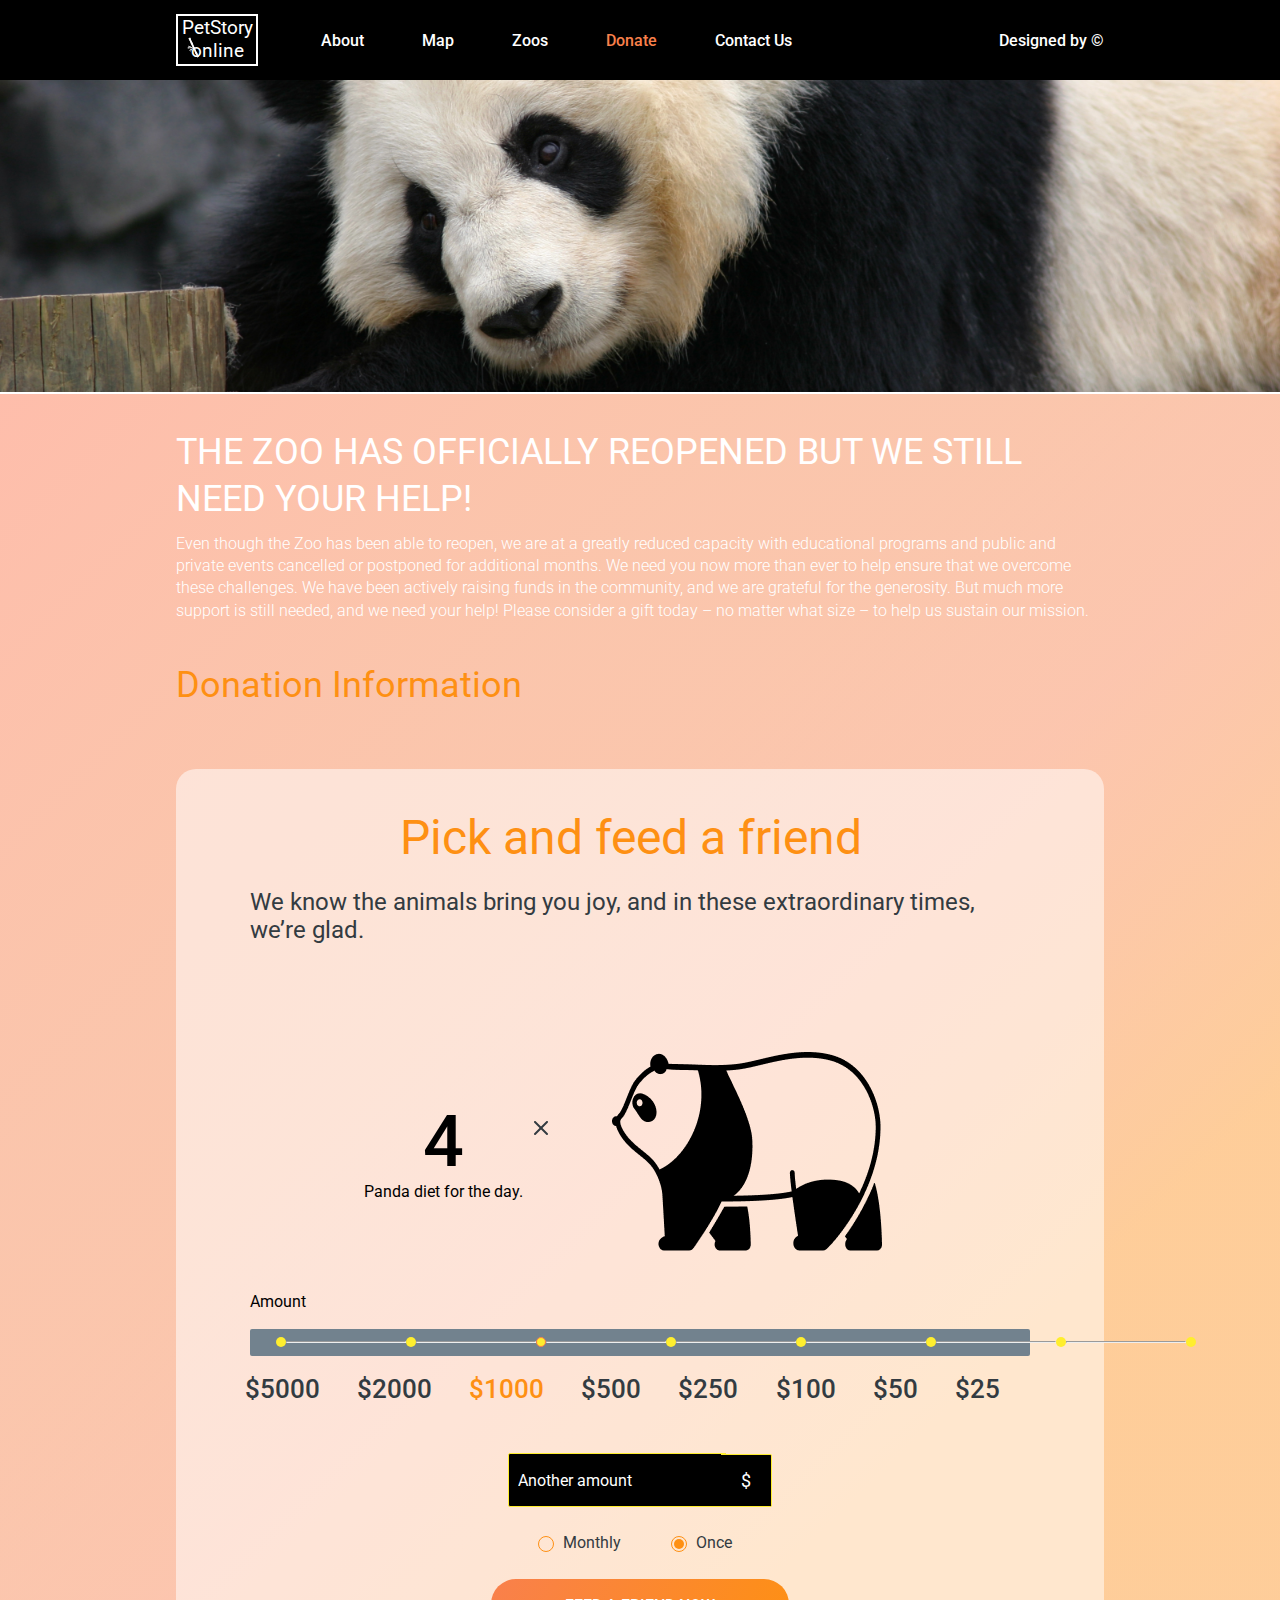
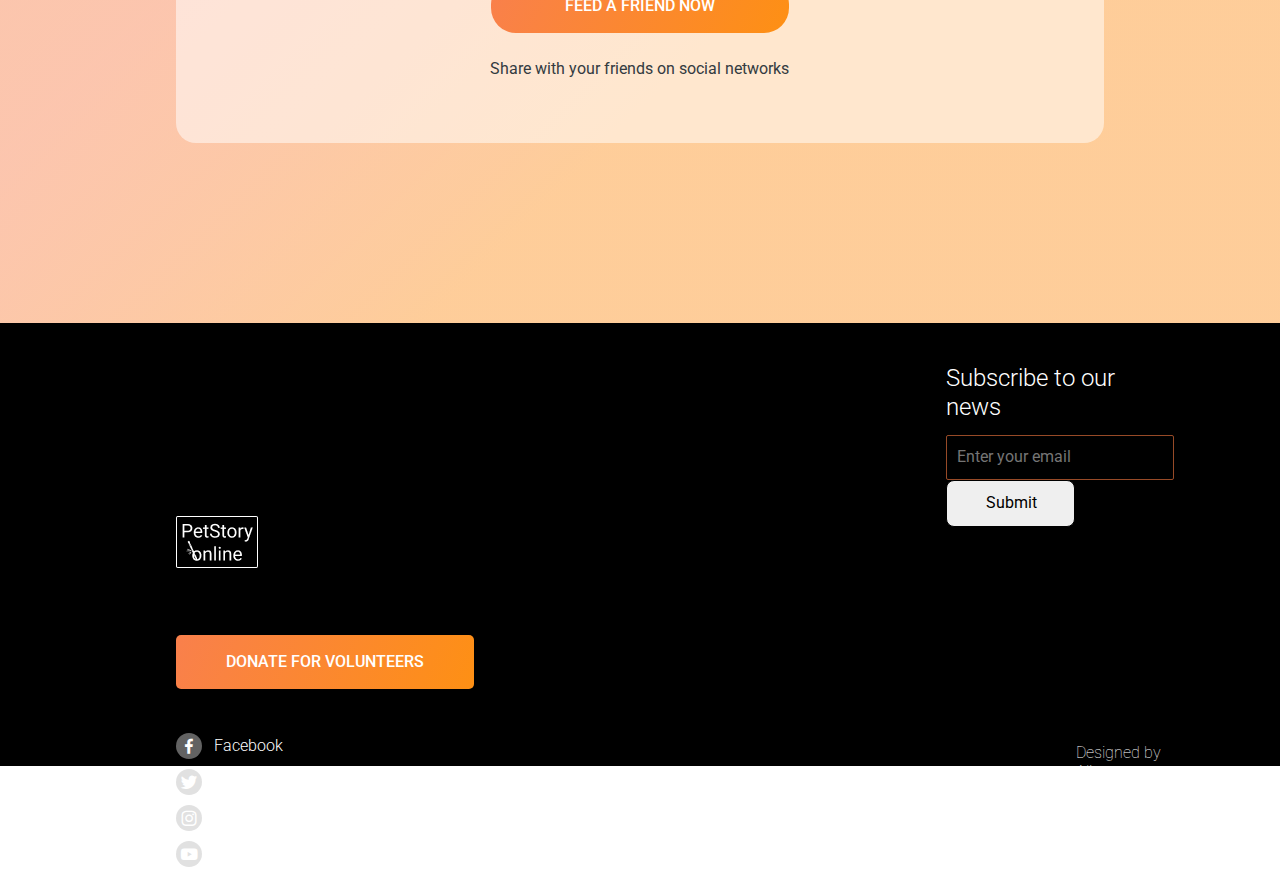
==== commit df5d3b56: "add:responsiveness" ====
--- a/pages/donate/index.html
+++ b/pages/donate/index.html
@@ -26,7 +26,10 @@
                     alt="" /></span
                 >nline
               </h1>
-            </div></a
+            </div>
+            <img class="logo-hide" src="../../assets/icons/logo (6).svg" alt="">
+            <img class="tablet-mobile-logo" src="../../assets/icons/tablet-mobile-logo.png" alt="">
+            </a
           >
           <ul class="nav__items">
             <li><a href="../../index.html"> About</a></li>
@@ -36,6 +39,9 @@
             <li><a href="#contactus">Contact Us</a></li>
           </ul>
         </div>
+        <div class="burger-menu">
+          <i class='bx bx-menu menu'></i>
+        </div>
         <div class="nav__figma-link">
           <a
             style="color: white;"
@@ -48,7 +54,8 @@
 
     <main>
       <section id="image">
-        <img src="../../assets/images/panda_bg.png" alt="" />
+        <img class="donate-image-large-hide" src="../../assets/images/panda_bg.png" alt="" />
+        <img class="donate-image-hide" src="../../assets/images/panda_bg-small-desktop.png" alt="" />
       </section>
 
       <section id="donate">
@@ -92,7 +99,7 @@
                   </div>
                   <img src="../../assets/icons/x_icon.svg" alt="x icon" />
                 </div>
-                <img src="../../assets/images/animals-widget.png" alt="" />
+                <img class="panda" src="../../assets/images/animals-widget.png" alt="" />
               </div>
               <div class="progress-container">
                 <p>Amount</p>
@@ -133,22 +140,22 @@
                     <div class="outer-circle">
                       <div class="inner-circle"></div>
                     </div>
+                    <hr class="tablet-hr-hide"/></label
+                  ><label class="label-hide-tablet" style="display: flex;" for="six"
+                    ><input type="radio" name="circle" id="six" />
+                    <div class="dot"></div>
+                    <div class="outer-circle">
+                      <div class="inner-circle"></div>
+                    </div>
                     <hr /></label
-                  ><label style="display: flex;" for="six"
-                    ><input type="radio" name="circle" id="six" />
-                    <div class="dot"></div>
-                    <div class="outer-circle">
-                      <div class="inner-circle"></div>
-                    </div>
-                    <hr /></label
-                  ><label style="display: flex;" for="seven"
+                  ><label class="label-hide-tablet" style="display: flex;" for="seven"
                     ><input type="radio" name="circle" id="seven" />
                     <div class="dot"></div>
                     <div class="outer-circle">
                       <div class="inner-circle"></div>
                     </div>
-                    <hr /></label
-                  ><label style="display: flex;" for="eight"
+                    <hr class="hr-hide" /></label
+                  ><label class="label-hide" style="display: flex;" for="eight"
                     ><input type="radio" name="circle" id="eight" />
                     <div class="dot"></div>
                     <div class="outer-circle">
@@ -158,11 +165,11 @@
                 </div>
                 <div class="dollar-amount">
                   <p class="para1">$5000</p>
-                  <p>$2000</p>
-                  <p style="color: #fe9013;">$1000</p>
+                  <p class="tablet-para">$2000</p>
+                  <p class="tablet-para" style="color: #fe9013;">$1000</p>
                   <p>$500</p>
                   <p>$250</p>
-                  <p>$100</p>
+                  <p class="orange-para">$100</p>
                   <p>$50</p>
                   <p>$25</p>
                 </div>
@@ -268,6 +275,156 @@
           </div>
         </div>
       </div>
+      <div class="wrapper-small-desktop">
+        <div class="logo-input-div">
+          <div>
+            <img src="../../assets/icons/logo (6).svg" alt="">
+          </div>
+          <div class="input-element">
+            <h3>Subscribe to our news</h3>
+            <input
+              class="email"
+              type="email"
+              name=""
+              placeholder="Enter your email"
+              id=""
+            />
+            <input class="submit" type="submit" value="Submit" />
+          </div>
+        </div>
+        <button class="btn">donate for volunteers</button></a
+          >
+        <div class="socials-nav-copyright-div">
+            <div class="socials">
+              <a
+                target="_blank"
+                href="https://www.facebook.com/r.php?locale=en_US&display=page"
+                ><div class="circle">
+                  <i class="bx bxl-facebook social-item"></i>
+                </div>
+                Facebook</a
+              >
+              <a target="_blank" href="https://twitter.com/i/flow/login"
+                ><div class="circle">
+                  <i class="bx bxl-twitter social-item"></i>
+                </div>
+                Twitter</a
+              >
+              <a target="_blank" href="https://www.instagram.com/"
+                ><div class="circle">
+                  <i class="bx bxl-instagram social-item"></i>
+                </div>
+                Instagram</a
+              >
+              <a target="_blank" href="https://www.youtube.com/"
+                ><div class="circle">
+                  <i class="bx bxl-youtube social-item"></i>
+                </div>
+                YouTube</a
+              >
+            </div>
+            <ul class="nav__items">
+              <li class="active"><a href="./index.html"> About</a></li>
+              <li><a style="color: white;" href="#map">Map</a></li>
+              <li><a style="color: white;" href="#zoos">Zoos</a></li>
+              <li><a style="color: white;" href="#contactus">Contact Us</a></li>
+            </ul>
+            <div class="copyright">
+              <a>Designed by Alisa Samborskaya</a>
+              <a>©RSSchool & ©Yem Digital 2021</a>
+            </div>
+        </div>
+      </div>
+      <div id="wrapper-tablet-mobile">
+        <div class="first-container">
+          <div class="logo-button-div">
+            <img src="../../assets/icons/logo (6).svg" alt="">
+            <button class="btn">donate for volunteers</button>
+          </div>
+          <div class="socials">
+            <a
+            target="_blank"
+            href="https://www.facebook.com/r.php?locale=en_US&display=page"
+            ><div class="circle">
+              <i class="bx bxl-facebook social-item"></i>
+            </div>
+            </a
+          >
+          <a target="_blank" href="https://twitter.com/i/flow/login"
+            ><div class="circle">
+              <i class="bx bxl-twitter social-item"></i>
+            </div>
+            </a
+          >
+          <a target="_blank" href="https://www.instagram.com/"
+            ><div class="circle">
+              <i class="bx bxl-instagram social-item"></i>
+            </div>
+            </a
+          >
+          <a target="_blank" href="https://www.youtube.com/"
+            ><div class="circle">
+              <i class="bx bxl-youtube social-item"></i>
+            </div>
+            </a
+          >
+          </div>
+        </div>
+        <div class="second-container">
+          <ul class="nav__items">
+            <li class="active"><a href="./index.html"> About</a></li>
+              <li><a style="color: white;" href="#map">Map</a></li>
+              <li><a style="color: white;" href="#zoos">Zoos</a></li>
+              <li><a style="color: white;" href="#contactus">Contact Us</a></li>
+          </ul>
+          <div class="copyright">
+            <a>Designed by Alisa Samborskaya</a>
+            <a>©RSSchool & ©Yem Digital 2021</a>
+          </div>
+        </div>
+      </div>
+      <div id="wrapper-mobile">
+        <img src="./../../assets/images/PetStory online.png" alt="">
+        <div class="socials">
+          <a
+          target="_blank"
+          href="https://www.facebook.com/r.php?locale=en_US&display=page"
+          ><div class="circle">
+            <i class="bx bxl-facebook social-item"></i>
+          </div>
+          </a
+        >
+        <a target="_blank" href="https://twitter.com/i/flow/login"
+          ><div class="circle">
+            <i class="bx bxl-twitter social-item"></i>
+          </div>
+          </a
+        >
+        <a target="_blank" href="https://www.instagram.com/"
+          ><div class="circle">
+            <i class="bx bxl-instagram social-item"></i>
+          </div>
+          </a
+        >
+        <a target="_blank" href="https://www.youtube.com/"
+          ><div class="circle">
+            <i class="bx bxl-youtube social-item"></i>
+          </div>
+          </a
+        >
+        </div>
+        <button class="btn">donate for volunteers</button>
+        <div class="copyright">
+          <a>Designed by Alisa Samborskaya</a>
+          <a>©RSSchool & ©Yem Digital 2021</a>
+        </div>
+        <ul class="nav__items">
+          <li class="active"><a href="./index.html"> About</a></li>
+            <li><a style="color: white;" href="#map">Map</a></li>
+            <li><a style="color: white;" href="#zoos">Zoos</a></li>
+            <li><a style="color: white;" href="#contactus">Contact Us</a></li>
+        </ul>
+      </div>
     </footer>
     <script src="./script.js"></script>
   </body>
--- a/css/style.css
+++ b/css/style.css
@@ -1 +1 @@
-@import"https://fonts.googleapis.com/css2?family=Roboto:wght@300;400;500;700&display=swap";*{font-family:"Roboto",sans-serif;box-sizing:border-box;margin:0;padding:0;font-size:10px;text-decoration:none}header{background-color:#000;color:#fff}header .wrapper{align-items:center;width:72.5%;height:8rem;margin:auto;display:flex;justify-content:space-between}header .wrapper .navigation{display:flex;align-items:center;gap:6.3rem;justify-content:space-between}header .wrapper .navigation .nav__logo{width:8.2rem;height:5.2rem;border:solid 2px #fff}header .wrapper .navigation .nav__logo h1{font-size:1.9rem;font-weight:400;text-align:center}header .wrapper .navigation .nav__items{display:flex;list-style:none;gap:5.8rem}header .wrapper .navigation .nav__items .active a{color:#f9804b}header .wrapper .navigation .nav__items li:active a{color:#f9804b}header .wrapper .navigation .nav__items a{font-size:1.6rem;font-weight:500;color:#fff}header .wrapper .navigation .nav__items a:hover{background:linear-gradient(113.96deg, #F9804B 1.49%, #FE9013 101.44%);-webkit-background-clip:text;-webkit-text-fill-color:rgba(0,0,0,0);background-clip:text;transition:all .3s ease-in-out}header .wrapper .navigation .nav__items a:active{background:linear-gradient(113.96deg, #F9804B 1.49%, #FE9013 101.44%)}header .wrapper .nav__items a:active{color:green !important}header .wrapper .nav__figma-link a{font-size:1.6rem;font-weight:500}header .wrapper .nav__figma-link a:active{color:#4b9200;text-decoration:underline}#watch-online{height:70rem;background-image:url("../../../assets/images/panda.png");background-repeat:no-repeat;-o-object-fit:cover;object-fit:cover;padding-top:1.2rem;padding-left:80.7rem}#watch-online .wrapper{width:46.5rem;height:46.5rem;background:linear-gradient(113.96deg, #f9804b 1.49%, #fe9013 101.44%);border-radius:50%;padding-top:7.4rem;padding-left:7.3rem}#watch-online .wrapper h2,#watch-online .wrapper span{width:50.031rem;height:40rem;font-size:10.65rem;line-height:7.987rem;text-transform:uppercase;text-align:center;color:#fff}#watch-online .wrapper h2 span,#watch-online .wrapper span span{color:#ffee2e}#watch-online .btn{background:linear-gradient(113.96deg, #f9804b 1.49%, #fe9013 101.44%);border-radius:25px;width:29.8rem;height:5.4rem;font-weight:500;font-size:16px;line-height:140%;text-align:center;text-transform:uppercase;color:#fff;margin-top:6.8rem;border:none;margin-left:17.7rem}#watch-online .btn:hover{background:#e47209;cursor:pointer}#watch-online .btn:active{background:#4b9200}#backstage{background-image:url("../../../assets/images/flowertoright.png");background-repeat:no-repeat;background-position:bottom right;height:60.5rem;width:100%}#backstage .wrapper{display:flex;width:72.5%;margin:auto;padding-top:14rem;color:#333b41}#backstage .wrapper .container{display:flex;gap:8.7rem}#backstage .wrapper .container .wrapper-info{display:flex;flex-direction:column;gap:5.4rem;width:40%}#backstage .wrapper .container .wrapper-info p{font-weight:400;font-size:16px;line-height:120%}#backstage .wrapper .container .wrapper-info .wrapper-info_intro{display:flex;flex-direction:column;gap:2rem}#backstage .wrapper .container .wrapper-info .wrapper-info_intro h2{font-weight:400;font-size:48px;line-height:120%}#backstage .wrapper .container .wrapper-info .wrapper-howitworks{display:flex;flex-direction:column;gap:3.4rem}#backstage .wrapper .container .wrapper-info .wrapper-howitworks h4{font-weight:400;font-size:24px;line-height:120%}#pets{margin-top:-2rem}#pets .wrapper{width:100%}#pets .wrapper .first-container{display:flex;width:82.5%;margin:auto;align-items:center;gap:2rem;margin-top:14rem}#pets .wrapper .first-container a{cursor:pointer}#pets .wrapper .first-container a:hover div{opacity:.9;transition:all .3s ease-in-out}#pets .wrapper .first-container a:active div{background:#4b9200}#pets .wrapper .first-container a div{background:#e47209;width:6.2rem;height:6.2rem;border-radius:50%;padding-left:2.3rem;padding-top:1.9rem}#pets .wrapper .first-container a div .arrow{color:#fff;font-size:large}#pets .wrapper .first-container .slider-container{display:grid;grid-template-columns:repeat(3, 1fr);row-gap:2rem;-moz-column-gap:2.5rem;column-gap:2.5rem}#pets .wrapper .first-container .slider-container .slider-container_item{display:flex;flex-direction:column;gap:.3rem;border:solid 1px #ff4500;border-radius:5px;overflow:hidden;box-sizing:border-box}#pets .wrapper .first-container .slider-container .slider-container_item:hover{transform:scale(1.05);margin-bottom:2rem;transition:all .3s ease-in-out;cursor:pointer}#pets .wrapper .first-container .slider-container .slider-container_item .animal-info{width:92%;margin:auto;display:flex;padding-bottom:1.4rem;justify-content:space-between}#pets .wrapper .first-container .slider-container .slider-container_item .animal-info .animal-name h6{font-weight:500;font-size:16px;line-height:140%;text-transform:uppercase}#pets .wrapper .first-container .slider-container .slider-container_item .animal-info .animal-name p{font-weight:300;font-size:15px;line-height:100%}#pets .wrapper .second-container{display:flex;align-items:flex-end;justify-content:space-between;margin-top:-23rem}#pets .wrapper .second-container .btn-div{height:12.5rem}#pets .wrapper .second-container .btn-div .btn{background:linear-gradient(113.96deg, #f9804b 1.49%, #fe9013 101.44%);border-radius:25px;width:29.8rem;height:5.4rem;font-weight:500;font-size:16px;border:none;line-height:140%;text-align:center;text-transform:uppercase;color:#fff;margin-top:-300rem;margin-left:7rem}#pets .wrapper .second-container .btn-div .btn:hover{background:#e47209;cursor:pointer}#pets .wrapper .second-container .btn-div .btn:active{background:#4b9200}#feed{background:linear-gradient(315.75deg, rgba(254, 210, 144, 0.7) 30.06%, #febdab 100.95%, rgba(254, 210, 144, 0.7) 106.36%),linear-gradient(315.75deg, rgba(254, 189, 171, 0.74) 30.06%, rgba(243, 169, 248, 0.66) 50.74%, #e0d8f0 80.49%, #eaf7fe 127.9%, #eaf7fe 149.54%),linear-gradient(315.75deg, rgba(254, 189, 171, 0.74) 30.06%, rgba(243, 169, 248, 0.66) 50.74%, #e0d8f0 80.49%, #eaf7fe 127.9%, #eaf7fe 149.54%);padding-top:6.9rem;padding-bottom:10rem;margin-bottom:14rem;opacity:.9}#feed .wrapper{width:72.5%;margin:auto;background:rgba(253,253,255,.52);border-radius:20px;display:flex;flex-direction:column;gap:6rem;padding-top:4.1rem}#feed .wrapper .pick-container{display:flex;flex-direction:column;gap:4rem}#feed .wrapper .pick-container .pick-container_intro{display:flex;flex-direction:column;gap:3rem}#feed .wrapper .pick-container .pick-container_intro h2{font-weight:400;font-size:48px;line-height:120%;text-align:center;color:#fe9013}#feed .wrapper .pick-container .pick-container_intro h5{font-weight:400;font-size:24px;line-height:120%;color:#333b41;margin-left:9.9rem}#feed .wrapper .pick-container .covid-info-div{display:flex;flex-direction:column;gap:1rem;padding-left:9.9rem}#feed .wrapper .pick-container .covid-info-div h6{font-weight:500;font-size:16px;line-height:130%;color:#333b41}#feed .wrapper .pick-container .covid-info-div p,#feed .wrapper .pick-container .covid-info-div a{font-weight:400;font-size:16px;line-height:130%;color:#333b41}#feed .wrapper .pick-container .covid-info-div a{-webkit-text-decoration:underline #ff4500;text-decoration:underline #ff4500}#feed .wrapper .howitworks-container{display:flex;flex-direction:column;align-items:center;gap:4rem}#feed .wrapper .howitworks-container h3{font-weight:400;font-size:36px;line-height:130%;color:#333b41}#feed .wrapper .howitworks-container .howitworks-method{width:52.5%;margin:auto;display:flex;justify-content:center;gap:3.1rem}#feed .wrapper .howitworks-container .howitworks-method .arrow-image{margin-top:-8rem}#feed .wrapper .howitworks-container .howitworks-method .howitworks-method_item{display:flex;flex-direction:column;gap:3rem}#feed .wrapper .howitworks-container .howitworks-method .howitworks-method_item p{font-weight:400;font-size:16px;line-height:140%;color:#333b41}#feed .wrapper .howitworks-container .howitworks-method .howitworks-method_item .image-div{width:16.8rem;height:16.8rem;background-color:#fff;padding:auto;border:solid 1px #ff4500;border-radius:5px}#feed .wrapper .howitworks-container .howitworks-method .howitworks-method_item .one{padding-top:5.4rem;padding-left:3rem}#feed .wrapper .howitworks-container .howitworks-method .howitworks-method_item .two{padding-top:3.8rem;padding-left:4.1rem}#feed .wrapper .howitworks-container .howitworks-method .howitworks-method_item .three{padding-top:4.8rem;padding-left:2.2rem}#feed .btn{background:linear-gradient(113.96deg, #f9804b 1.49%, #fe9013 101.44%);border-radius:25px;width:29.8rem;height:5.4rem;font-weight:500;font-size:16px;border:none;line-height:140%;text-align:center;text-transform:uppercase;color:#fff;margin:auto;margin-bottom:6rem}#feed .btn:hover{background:#e47209;cursor:pointer}#feed .btn:active{background:#4b9200}#testimonials .wrapper{width:72.5%;margin:auto}#testimonials .wrapper h3{text-align:center;font-weight:400;font-size:36px;line-height:130%;color:#333b41;margin-bottom:4.7rem}#testimonials .wrapper .testimonials-container{display:grid;grid-template-columns:auto auto auto auto;gap:3rem}#testimonials .wrapper .testimonials-container .container-item{background:linear-gradient(0deg, #f1f3f2, #f1f3f2);padding:1.6rem;overflow:hidden;border-style:solid;border-width:2px;display:flex;flex-direction:column;gap:1.1rem;border-color:rgba(243,169,248,.66);border-radius:20px}#testimonials .wrapper .testimonials-container .container-item .author-info{display:flex;align-items:center;gap:1rem}#testimonials .wrapper .testimonials-container .container-item .author-info .author-name h6{font-weight:500;font-size:16px;line-height:120%}#testimonials .wrapper .testimonials-container .container-item .author-info .author-name p{font-weight:300;font-size:15px;line-height:120%;color:#bdbdbd}#testimonials .wrapper .testimonials-container .container-item p{font-weight:300;font-size:15px;line-height:120%;color:#767474}#testimonials .wrapper .line-scroll-div{text-align:center;margin-top:2.1rem}#testimonials .wrapper .line-scroll-div input[type=range]{-webkit-appearance:none;outline:none;overflow:hidden;width:60rem;height:.5rem;border-radius:30px;box-shadow:inset 1px 1px 5px 2px #e2e2e2;margin-top:1.5rem}#testimonials .wrapper .line-scroll-div input[type=range]:hover::-webkit-slider-thumb{background:#fe9013;box-shadow:-500px 0 0 500px #fe9013}#testimonials .wrapper .line-scroll-div input[type=range]::-webkit-slider-thumb{-webkit-appearance:none;cursor:pointer;width:3.8rem;height:5px;background:#fe9013;border-right:6px solid #fe9013;box-shadow:-500px 0 0 500px #fe9013}#testimonials .wrapper .line-scroll-div input[type=range]:hover{border:1px solid #fe9013;outline:#e47209 !important;cursor:pointer}#testimonials .wrapper .btn{background:linear-gradient(113.96deg, #f9804b 1.49%, #fe9013 101.44%);border-radius:4px;width:29.8rem;height:5.4rem;font-weight:500;font-size:16px;border:none;line-height:140%;text-align:center;text-transform:uppercase;color:#fff;margin-top:3.1rem}#testimonials .wrapper .btn:hover{background:#e47209;cursor:pointer}#testimonials .wrapper .btn:active{background:#4b9200}.bg-div{text-align:right;margin-top:-9rem}footer{background-color:#000;margin-bottom:6rem;margin-top:-14rem;padding-top:4.1rem;padding-bottom:5rem}footer .wrapper{width:72.5%;margin:auto;color:#fff;display:flex;align-items:flex-end;gap:10.1rem}footer .wrapper .container-socials{display:flex;flex-direction:column;gap:4.4rem}footer .wrapper .container-socials .footer__logo{width:8.2rem;height:5.2rem;border:solid 2px #fff}footer .wrapper .container-socials .footer__logo h1{font-size:1.9rem;font-weight:400;text-align:center}footer .wrapper .container-socials .btn{background:linear-gradient(113.96deg, #f9804b 1.49%, #fe9013 101.44%);border-radius:5px;width:29.8rem;height:5.4rem;font-weight:500;font-size:16px;border:none;line-height:140%;text-align:center;text-transform:uppercase;color:#fff;margin-top:2.1rem}footer .wrapper .container-socials .btn:hover{background:#e47209;cursor:pointer}footer .wrapper .container-socials .btn:active{background:#4b9200}footer .wrapper .container-socials .socials{display:flex;gap:1rem;flex-direction:column}footer .wrapper .container-socials .socials a{color:#fff;align-items:center;display:flex;gap:1.2rem;font-weight:300;font-size:16px;line-height:140%}footer .wrapper .container-socials .socials a:active{color:#4b9200}footer .wrapper .container-socials .socials a:active .circle{background:#4b9200;color:#fff}footer .wrapper .container-socials .socials a:hover{opacity:.7;font-weight:bold}footer .wrapper .container-socials .socials a .circle{height:2.6rem;width:2.6rem;padding-left:.25rem;padding-top:.3rem;border-radius:50%;background:rgba(196,196,196,.5)}footer .wrapper .container-socials .socials a .circle .social-item{font-weight:400;font-size:20px}footer .wrapper .container-footbar{display:flex;align-items:flex-end;gap:3.2rem}footer .wrapper .container-footbar .nav__items{display:flex;list-style:none;gap:5.8rem}footer .wrapper .container-footbar .nav__items .active a{color:#f9804b}footer .wrapper .container-footbar .nav__items a{font-size:1.6rem;font-weight:400}footer .wrapper .container-footbar .nav__items a:hover{background:linear-gradient(113.96deg, #f9804b 1.49%, #fe9013 101.44%);-webkit-background-clip:text;-webkit-text-fill-color:rgba(0,0,0,0);background-clip:text;transition:all .3s ease-in-out}footer .wrapper .container-footbar .nav__items a:active{color:#f9804b}footer .wrapper .container-footbar .container-submit{display:flex;flex-direction:column;gap:21.6rem}footer .wrapper .container-footbar .container-submit .input-element h3{font-weight:300;font-size:24px;line-height:120%;margin-bottom:1.4rem}footer .wrapper .container-footbar .container-submit .input-element .email{width:22.8rem;height:4,2rem;background:rgba(0,0,0,0);font-weight:400;font-size:16px;line-height:140%;color:#bdbdbd;outline:none;padding:1rem;border-radius:2px;border:#974a27 solid .5px}footer .wrapper .container-footbar .container-submit .input-element .email:focus{border-color:#4b9200 !important}footer .wrapper .container-footbar .container-submit .input-element .email:disabled{color:#d31414}footer .wrapper .container-footbar .container-submit .input-element .submit{width:12.9rem;height:4.7rem;border-radius:8px;font-weight:400;font-size:16px;line-height:140%;color:#000;padding:1rem 3.9rem;border:solid 1px}footer .wrapper .container-footbar .container-submit .input-element .submit:active{color:#4b9200}footer .wrapper .container-footbar .container-submit .input-element .submit:disabled{color:#d31414}footer .wrapper .container-footbar .container-submit .input-element .submit:hover{opacity:.9}footer .wrapper .container-footbar .container-submit .copyright{display:flex;padding-left:13rem;flex-direction:column;gap:1rem}footer .wrapper .container-footbar .container-submit .copyright a{font-weight:100;font-size:16px;cursor:pointer}footer .wrapper .container-footbar .container-submit .copyright a:active{color:#4b9200;cursor:pointer;text-decoration:underline}.donate-footer{margin-top:0 !important}#image img{-o-object-fit:cover;object-fit:cover;width:100%}#donate{margin-top:-3px;padding-top:4rem;padding-bottom:18rem;background:linear-gradient(315.75deg, rgba(254, 210, 144, 0.7) 30.06%, #febdab 100.95%, rgba(254, 210, 144, 0.7) 106.36%),linear-gradient(315.75deg, rgba(254, 189, 171, 0.74) 30.06%, rgba(243, 169, 248, 0.66) 50.74%, #e0d8f0 80.49%, #eaf7fe 127.9%, #eaf7fe 149.54%),linear-gradient(315.75deg, rgba(254, 189, 171, 0.74) 30.06%, rgba(243, 169, 248, 0.66) 50.74%, #e0d8f0 80.49%, #eaf7fe 127.9%, #eaf7fe 149.54%)}#donate .wrapper{width:72.5%;margin:auto;flex-direction:column;display:flex;gap:6rem}#donate .wrapper .official-info{display:flex;flex-direction:column;gap:4rem}#donate .wrapper .official-info .official-info__first-item{display:flex;flex-direction:column;color:#fff;gap:1rem}#donate .wrapper .official-info .official-info__first-item h3{font-weight:400;font-size:36px;line-height:130%}#donate .wrapper .official-info .official-info__first-item p{font-weight:300;font-size:16px;line-height:120%}#donate .wrapper .official-info .official-info__second-item h3{font-weight:400;font-size:36px;line-height:130%;color:#fe9013;margin-top:1rem}#donate .wrapper .pick-wrapper{background:rgba(255,255,255,.52);border-radius:20px}#donate .wrapper .pick-wrapper .pick-container{gap:6rem;display:flex;flex-direction:column;width:84%;margin:auto;padding-top:4rem;padding-bottom:6.2rem}#donate .wrapper .pick-wrapper .pick-container .intro{display:flex;flex-direction:column;gap:2.1rem;margin-top:-1rem}#donate .wrapper .pick-wrapper .pick-container .intro h2{font-weight:400;font-size:48px;line-height:120%;text-align:center;color:#fe9013;margin-left:-1.7rem}#donate .wrapper .pick-wrapper .pick-container .intro p{font-weight:400;font-size:24px;line-height:120%;color:#333b41}#donate .wrapper .pick-wrapper .pick-container .amount-container{display:flex;align-items:center;justify-content:center;gap:6.4rem}#donate .wrapper .pick-wrapper .pick-container .amount-container .amount-number{display:flex;gap:1.1rem;align-items:center;margin-left:-2rem}#donate .wrapper .pick-wrapper .pick-container .amount-container .amount-number .amount-number_panda{display:flex;flex-direction:column;gap:1.1rem;margin-bottom:-6rem}#donate .wrapper .pick-wrapper .pick-container .amount-container .amount-number .amount-number_panda h3{font-weight:500;font-size:72px;line-height:80%;text-align:center;text-transform:uppercase}#donate .wrapper .pick-wrapper .pick-container .amount-container .amount-number .amount-number_panda p{font-weight:400;font-size:16px;line-height:140%;text-align:center}#donate .wrapper .pick-wrapper .pick-container .progress-container{display:flex;flex-direction:column;gap:1.5rem;margin-top:-1rem}#donate .wrapper .pick-wrapper .pick-container .progress-container p{font-weight:400;font-size:16px;line-height:140%}#donate .wrapper .pick-wrapper .pick-container .progress-container .progress-div{height:3.5rem;background-color:#72828e;display:flex;justify-content:space-between;align-items:center;padding-left:2.6rem;padding-right:2.6rem;border-radius:2px}#donate .wrapper .pick-wrapper .pick-container .progress-container .progress-div label{align-items:center}#donate .wrapper .pick-wrapper .pick-container .progress-container .progress-div label input[type=radio]{display:none}#donate .wrapper .pick-wrapper .pick-container .progress-container .progress-div label input[type=radio]:checked+.dot{border:1px solid #f9804b}#donate .wrapper .pick-wrapper .pick-container .progress-container .progress-div .dot{background:#ffee2e;width:1rem;height:1rem;border-radius:50%;cursor:pointer;position:relative}#donate .wrapper .pick-wrapper .pick-container .progress-container .progress-div hr{width:12rem;height:.7px;box-sizing:border-box}#donate .wrapper .pick-wrapper .pick-container .progress-container .dollar-amount{display:flex;justify-content:space-between;padding-right:3rem;margin-left:-0.5rem}#donate .wrapper .pick-wrapper .pick-container .progress-container .dollar-amount p{font-weight:500;font-size:26px;line-height:140%;text-transform:uppercase;color:#333b41}#donate .wrapper .pick-wrapper .pick-container .form-container{margin-top:-2rem;display:flex;flex-direction:column;gap:2.5rem;align-items:center}#donate .wrapper .pick-wrapper .pick-container .form-container .another-amount-container{display:flex;gap:0;align-items:center}#donate .wrapper .pick-wrapper .pick-container .form-container .another-amount-container input[type=number]{background:#000;color:#e0d8f0;padding:1.6rem .9rem;width:21.8rem;height:5.4rem;font-weight:400;font-size:16px;line-height:140%;border:1px solid #ffee2e;border-radius:.2rem 0 0 .2rem;text-decoration:none;outline:none}#donate .wrapper .pick-wrapper .pick-container .form-container .another-amount-container input[type=number]::-moz-placeholder{color:#fff}#donate .wrapper .pick-wrapper .pick-container .form-container .another-amount-container input[type=number]:-ms-input-placeholder{color:#fff}#donate .wrapper .pick-wrapper .pick-container .form-container .another-amount-container input[type=number]::placeholder{color:#fff}#donate .wrapper .pick-wrapper .pick-container .form-container .another-amount-container input[type=number]::-webkit-outer-spin-button,#donate .wrapper .pick-wrapper .pick-container .form-container .another-amount-container input[type=number]::-webkit-inner-spin-button{-webkit-appearance:none;margin:0}#donate .wrapper .pick-wrapper .pick-container .form-container .another-amount-container input[type=number]:invalid{background-color:#fff;border:1px solid red;color:red}#donate .wrapper .pick-wrapper .pick-container .form-container .another-amount-container input[type=number]:invalid::-moz-placeholder{color:red}#donate .wrapper .pick-wrapper .pick-container .form-container .another-amount-container input[type=number]:invalid:-ms-input-placeholder{color:red}#donate .wrapper .pick-wrapper .pick-container .form-container .another-amount-container input[type=number]:invalid::placeholder{color:red}#donate .wrapper .pick-wrapper .pick-container .form-container .another-amount-container input[type=number]:focus{background-color:#fff;border:1px solid #4b9200;color:#000}#donate .wrapper .pick-wrapper .pick-container .form-container .another-amount-container input[type=number]:focus::-moz-placeholder{color:#4b9200}#donate .wrapper .pick-wrapper .pick-container .form-container .another-amount-container input[type=number]:focus:-ms-input-placeholder{color:#4b9200}#donate .wrapper .pick-wrapper .pick-container .form-container .another-amount-container input[type=number]:focus::placeholder{color:#4b9200}#donate .wrapper .pick-wrapper .pick-container .form-container .another-amount-container input[type=number]:focus+span{background:#fff;border:1px solid #376803;border-left:0;color:#4b9200}#donate .wrapper .pick-wrapper .pick-container .form-container .another-amount-container span{color:#fff;background-color:#000;font-size:large;padding:1.5rem 2rem;border:1px solid #ffee2e;border-left:0;border-radius:0 .2rem .2rem 0;margin-left:-0.5rem}#donate .wrapper .pick-wrapper .pick-container .form-container .radio-items{display:flex;gap:5rem;margin-left:-1rem}#donate .wrapper .pick-wrapper .pick-container .form-container .radio-items .radio{font-weight:400;font-size:16px;line-height:140%;color:#333b41;vertical-align:middle;position:relative;padding-left:2.5rem;cursor:pointer}#donate .wrapper .pick-wrapper .pick-container .form-container .radio-items .radio input[type=radio]{display:none}#donate .wrapper .pick-wrapper .pick-container .form-container .radio-items .radio input[type=radio]:checked+span::after{transform:translate(-50%, -50%) scale(1)}#donate .wrapper .pick-wrapper .pick-container .form-container .radio-items .radio span{height:1.6rem;width:1.6rem;border-radius:50%;border:1px solid #fe9013;position:absolute;left:0;top:.35rem}#donate .wrapper .pick-wrapper .pick-container .form-container .radio-items .radio span::after{content:"";height:1rem;width:1rem;background-color:#fe9013;position:absolute;display:block;top:50%;left:50%;transform:translate(-50%, -50%) scale(0);border-radius:50%}#donate .wrapper .pick-wrapper .pick-container .form-container .btn{background:linear-gradient(113.96deg, #f9804b 1.49%, #fe9013 101.44%);border-radius:25px;width:29.8rem;height:5.4rem;font-weight:500;font-size:16px;border:none;line-height:140%;text-align:center;text-transform:uppercase;color:#fff;margin:auto;margin-bottom:.5rem}#donate .wrapper .pick-wrapper .pick-container .form-container .btn:hover{background:#e47209;cursor:pointer}#donate .wrapper .pick-wrapper .pick-container .form-container .btn:active{background:#4b9200}#donate .wrapper .pick-wrapper .pick-container .form-container p{font-weight:400;font-size:16px;line-height:140%;color:#333b41}#donate .active{color:#f9804b}/*# sourceMappingURL=style.css.map */+@import"https://fonts.googleapis.com/css2?family=Roboto:wght@300;400;500;700&display=swap";*{font-family:"Roboto",sans-serif;box-sizing:border-box;margin:0;padding:0;font-size:10px;text-decoration:none}body{width:100vw}header{width:100%;background-color:#000;color:#fff}header .wrapper{align-items:center;width:72.5%;height:8rem;margin:auto;display:flex;justify-content:space-between}header .wrapper .tablet-mobile-logo{display:none}header .wrapper .burger-menu{display:none}header .wrapper .navigation{display:flex;align-items:center;gap:6.3rem;justify-content:space-between}header .wrapper .navigation .hide-logo{display:none}header .wrapper .navigation .nav__logo{width:8.2rem;height:5.2rem;border:solid 2px #fff}header .wrapper .navigation .nav__logo h1{font-size:1.9rem;font-weight:400;text-align:center}header .wrapper .navigation .nav__items{display:flex;list-style:none;gap:5.8rem}header .wrapper .navigation .nav__items .active a{color:#f9804b}header .wrapper .navigation .nav__items li:active a{color:#f9804b}header .wrapper .navigation .nav__items a{font-size:1.6rem;font-weight:500;color:#fff}header .wrapper .navigation .nav__items a:hover{background:linear-gradient(113.96deg, #f9804b 1.49%, #fe9013 101.44%);-webkit-background-clip:text;-webkit-text-fill-color:rgba(0,0,0,0);background-clip:text;transition:all .3s ease-in-out}header .wrapper .navigation .nav__items a:active{background:linear-gradient(113.96deg, #f9804b 1.49%, #fe9013 101.44%)}header .wrapper .nav__items a:active{color:green !important}header .wrapper .nav__figma-link a{font-size:1.6rem;font-weight:500}header .wrapper .nav__figma-link a:active{color:#4b9200;text-decoration:underline}@media screen and (max-width: 1000px){header .wrapper{width:94%}header .wrapper .navigation img{width:8.2rem;height:5.2}header .wrapper .navigation .nav__items{gap:4.8rem}}@media screen and (max-width: 640px){header{position:fixed;top:0;width:100%}header .wrapper{width:93.75% !important;height:3.4rem}header .wrapper .small-desktop-logo{display:none}header .wrapper .tablet-mobile-logo{display:block !important;width:4.7rem !important;height:2.9rem}header .wrapper .burger-menu{display:block !important}header .wrapper .burger-menu .menu{font-size:x-large;font-weight:100}header .wrapper .nav__figma-link{display:none}header .wrapper .nav__items{display:none !important}}#watch-online{height:70rem;background-image:url("../../../assets/images/panda.png");background-repeat:no-repeat;-o-object-fit:cover;object-fit:cover;width:100%;padding-top:1.2rem;padding-left:80.7rem}#watch-online .wrapper{width:46.5rem;height:46.5rem;background:linear-gradient(113.96deg, #f9804b 1.49%, #fe9013 101.44%);border-radius:50%;padding-top:7.4rem;padding-left:7.3rem}#watch-online .wrapper h2,#watch-online .wrapper span{width:50.031rem;height:40rem;font-size:10.65rem;line-height:7.987rem;text-transform:uppercase;text-align:center;color:#fff}#watch-online .wrapper h2 span,#watch-online .wrapper span span{color:#ffee2e}#watch-online .btn{background:linear-gradient(113.96deg, #f9804b 1.49%, #fe9013 101.44%);border-radius:25px;width:29.8rem;height:5.4rem;font-weight:500;font-size:16px;line-height:140%;text-align:center;text-transform:uppercase;color:#fff;margin-top:6.8rem;border:none;margin-left:17.7rem}#watch-online .btn:hover{background:#e47209;cursor:pointer}#watch-online .btn:active{background:#4b9200}@media screen and (max-width: 1000px){#watch-online{height:50.4rem;padding-top:0 !important;padding-left:45.6rem}#watch-online .wrapper{width:367px;height:367px;padding-top:4.5rem;padding-left:1rem}#watch-online .wrapper h2,#watch-online .wrapper span{font-size:8.5rem;line-height:75%}#watch-online .btn{margin-top:3.6rem !important;margin-left:10.9rem !important}}@media screen and (max-width: 640px){#watch-online{-o-object-fit:contain !important;object-fit:contain !important;height:37.4rem;padding-top:1rem !important;padding-left:33.1rem}#watch-online .wrapper{margin-top:3.4rem;width:23.76rem;height:23.76rem;padding-left:3.7rem;padding-top:3.78rem}#watch-online .wrapper h2,#watch-online .wrapper span{width:25.5rem;font-weight:700;font-size:54.2894px;line-height:75%}#watch-online .btn{margin-left:-31rem !important;margin-top:-2px !important}}@media screen and (max-width: 320px){#watch-online{background-image:url(../../../assets/images/Giant-panda-mobile.png) !important;-o-object-fit:cover;object-fit:cover;width:100%;height:22.5rem !important;padding-top:2.2rem !important;padding-left:0;background-size:100% 22rem}#watch-online .wrapper{margin-left:16.5rem !important;padding-top:1.9rem;padding-left:1.87rem;width:119.09px;height:119.09px}#watch-online .wrapper h2,#watch-online .wrapper span{font-size:28px;line-height:75%;width:128.13px !important}#watch-online .btn{margin-left:1rem !important;margin-top:6.7rem !important}}#backstage{background-image:url("../../../assets/images/flowertoright.png");background-repeat:no-repeat;background-position:bottom right;height:60.5rem;width:100%}#backstage .wrapper{display:flex;width:72.5%;margin:auto;padding-top:14rem;color:#333b41}#backstage .wrapper .container{display:flex;gap:8.7rem}#backstage .wrapper .container .small-bamboo{display:none}#backstage .wrapper .container .wrapper-info{display:flex;flex-direction:column;gap:5.4rem;width:40%}#backstage .wrapper .container .wrapper-info .wrapper-info_intro{display:flex;flex-direction:column;gap:2rem}#backstage .wrapper .container .wrapper-info .wrapper-info_intro h2{font-weight:400;font-size:48px;line-height:125%}#backstage .wrapper .container .wrapper-info .wrapper-info_intro p{font-weight:400;font-size:16px;line-height:130%}#backstage .wrapper .container .wrapper-info .wrapper-howitworks{display:flex;flex-direction:column;gap:3.4rem}#backstage .wrapper .container .wrapper-info .wrapper-howitworks h4{font-weight:400;font-size:24px;line-height:120%}#backstage .wrapper .container .wrapper-info .wrapper-howitworks p{font-weight:400;font-size:16px;line-height:140%}@media screen and (max-width: 1000px){#backstage{background:none}#backstage .wrapper{width:94%;padding-top:10rem;align-items:center;justify-content:center}#backstage .wrapper .container{gap:3.1rem}#backstage .wrapper .container .large-bamboo{display:none}#backstage .wrapper .container .small-bamboo{display:block;padding-top:8px;width:455px;height:416px}#backstage .wrapper .container .wrapper-info{width:48.1%;gap:3rem}#backstage .wrapper .container .wrapper-info h2{line-height:120% !important}}@media screen and (max-width: 640px){#backstage{height:47.6rem;background-image:url("../../../assets/images/flowertoright-small.png");background-repeat:no-repeat;background-position:bottom right}#backstage .small-bamboo{display:none !important}#backstage .wrapper{padding-top:6rem}#backstage .wrapper .wrapper-info{width:77% !important}#backstage .wrapper .wrapper-info .wrapper-howitworks{gap:2rem !important}#backstage .wrapper .wrapper-info .wrapper-howitworks h4{padding-left:4px}#backstage .wrapper .wrapper-info .wrapper-info_intro h2{padding-left:3px}}@media screen and (max-width: 320px){#backstage{background-image:url("../../../assets/images/flowertoright-small-mobile.png");background-repeat:no-repeat;background-position:top 3rem right;width:100%}#backstage .wrapper .container .wrapper-info{margin-top:4rem;width:100% !important;gap:2rem !important}#backstage .wrapper .container .wrapper-info .wrapper-info_intro{gap:1rem !important}#backstage .wrapper .container .wrapper-info .wrapper-info_intro h2{font-size:24px;line-height:120%}#backstage .wrapper .container .wrapper-info .wrapper-info_intro p{width:100% !important}#backstage .wrapper .container .wrapper-info .wrapper-howitworks{gap:1rem !important}}#pets{margin-top:-2rem}#pets .wrapper{width:100%}#pets .wrapper .first-container{display:flex;width:82.5%;margin:auto;align-items:center;gap:2rem;margin-top:14rem}#pets .wrapper .first-container a{cursor:pointer}#pets .wrapper .first-container a:hover div{opacity:.9;transition:all .3s ease-in-out}#pets .wrapper .first-container a:active div{background:#4b9200}#pets .wrapper .first-container a div{background:#e47209;width:6.2rem;height:6.2rem;border-radius:50%;padding-left:2.3rem;padding-top:1.9rem}#pets .wrapper .first-container a div .arrow{color:#fff;font-size:large}#pets .wrapper .first-container .slider-container{display:grid;grid-template-columns:repeat(3, 1fr);row-gap:2rem;-moz-column-gap:2.5rem;column-gap:2.5rem}#pets .wrapper .first-container .slider-container .slider-container_item{display:flex;flex-direction:column;gap:.3rem;border:solid 1px #ff4500;border-radius:5px;overflow:hidden;box-sizing:border-box}#pets .wrapper .first-container .slider-container .slider-container_item:hover{transform:scale(1.05);margin-bottom:2rem;transition:all .3s ease-in-out;cursor:pointer}#pets .wrapper .first-container .slider-container .slider-container_item .animal-info{width:92%;margin:auto;display:flex;padding-bottom:1.4rem;justify-content:space-between}#pets .wrapper .first-container .slider-container .slider-container_item .animal-info .animal-name h6{font-weight:500;font-size:16px;line-height:140%;text-transform:uppercase}#pets .wrapper .first-container .slider-container .slider-container_item .animal-info .animal-name p{font-weight:300;font-size:15px;line-height:100%}#pets .wrapper .first-container-small-desktop{display:none}#pets .wrapper .second-container{display:flex;align-items:flex-end;justify-content:space-between;margin-top:-23rem}#pets .wrapper .second-container .btn-div{height:12.5rem}#pets .wrapper .second-container .btn-div .btn{background:linear-gradient(113.96deg, #f9804b 1.49%, #fe9013 101.44%);border-radius:25px;width:29.8rem;height:5.4rem;font-weight:500;font-size:16px;border:none;line-height:140%;text-align:center;text-transform:uppercase;color:#fff;margin-top:-300rem;margin-left:7rem}#pets .wrapper .second-container .btn-div .btn:hover{background:#e47209;cursor:pointer}#pets .wrapper .second-container .btn-div .btn:active{background:#4b9200}#pets .wrapper .second-container-mobile{display:none}.palm-image1{display:none}@media screen and (max-width: 1000px){#pets{margin-top:6.5rem}#pets .wrapper .first-container{display:none}#pets .wrapper .first-container-small-desktop{display:flex;flex-direction:column;align-items:center;width:94%;padding-left:2px;gap:1.5rem;margin:auto}#pets .wrapper .first-container-small-desktop .slider-container{display:flex;gap:2.9rem}#pets .wrapper .first-container-small-desktop .slider-container .slider-container_item{display:flex;flex-direction:column;gap:.3rem;border:solid 1px #fe9013;border-radius:5px;overflow:hidden;box-sizing:border-box}#pets .wrapper .first-container-small-desktop .slider-container .slider-container_item:hover{transform:scale(1.05);margin-bottom:2rem;transition:all .3s ease-in-out;cursor:pointer}#pets .wrapper .first-container-small-desktop .slider-container .slider-container_item .animal-info{width:92%;margin:auto;display:flex;padding-left:.5rem;padding-bottom:1.2rem;justify-content:space-between}#pets .wrapper .first-container-small-desktop .slider-container .slider-container_item .animal-info .animal-name h6{font-weight:500;font-size:16px;line-height:140%;text-transform:uppercase}#pets .wrapper .first-container-small-desktop .slider-container .slider-container_item .animal-info .animal-name p{font-weight:300;font-size:15px;line-height:120%}#pets .wrapper .first-container-small-desktop .slider-container .slider-container_item .animal-image-div img{width:29.4rem;height:29.4rem}#pets .wrapper .first-container-small-desktop .small-desktop-arrow-div{display:flex;gap:17.1rem}#pets .wrapper .first-container-small-desktop .small-desktop-arrow-div .orange-circle{background:#e47209;width:6.2rem;height:6.2rem;border-radius:50%;padding-left:2.3rem;padding-top:1.9rem}#pets .wrapper .first-container-small-desktop .small-desktop-arrow-div .orange-circle .arrow{color:#fff;font-size:large}#pets .wrapper .second-container{margin-top:7rem}#pets .wrapper .second-container .palm-image{display:none}#pets .wrapper .second-container .palm-image1{display:block}#pets .wrapper .second-container .another-image{width:241px;height:180px}#pets .wrapper .second-container .btn-div{height:17rem}#pets .wrapper .second-container .btn-div .btn{margin-left:4.9rem}}@media screen and (max-width: 640px){#pets{margin-top:3rem}#pets .chetah-hide{display:none !important}#pets .penguin-hide{display:none !important}#pets .first-container-small-desktop{width:93.75% !important;gap:1.1rem !important}#pets .first-container-small-desktop .small-desktop-arrow-div{gap:3rem !important;margin-bottom:.8rem}#pets .first-container-small-desktop .slider-container_item .animal-image-div img{width:28.5rem !important;height:28.5rem !important}#pets .first-container-small-desktop .slider-container_item .animal-info{padding-bottom:1rem !important;width:94% !important}#pets .first-container-small-desktop .slider-container_item .animal-info img{width:37.41px;height:29.62px}#pets .first-container-small-desktop .slider-container_item .animal-info .animal-name h6{font-size:12.4695px !important;line-height:140%}#pets .first-container-small-desktop .slider-container_item .animal-info .animal-name p{font-size:11.6901px !important;line-height:120%}#pets .second-container{margin-top:1rem !important;height:20rem}#pets .second-container .palm-image{padding-top:-1rem;display:block !important;width:150px;height:202px}#pets .second-container .palm-image1{display:none !important}#pets .second-container .another-image-div .another-image{width:171px !important;height:131px !important}#pets .second-container .btn-div{height:13.1rem !important}#pets .second-container .btn-div .btn{margin-left:4.3rem !important}}@media screen and (max-width: 320px){#pets{margin-top:5rem !important}#pets .slider-container{flex-direction:column;gap:2rem !important}#pets .small-desktop-arrow-div{display:none !important}#pets .second-container{display:none !important}#pets .second-container-mobile{display:block !important}#pets .second-container-mobile .btn{background:linear-gradient(113.96deg, #f9804b 1.49%, #fe9013 101.44%);border-radius:25px;width:29.8rem;height:5.4rem;font-weight:500;font-size:16px;border:none;line-height:140%;text-align:center;text-transform:uppercase;margin-top:2rem;margin-left:1rem;color:#fff}#pets .second-container-mobile .btn:hover{background:#e47209;cursor:pointer}#pets .second-container-mobile .btn:active{background:#4b9200}#pets .second-container-mobile .mobile-images{margin-top:-1rem;display:flex;justify-content:space-between}#pets .second-container-mobile .mobile-images .second-image{margin-bottom:-1rem}}#feed{background:linear-gradient(315.75deg, rgba(254, 210, 144, 0.7) 30.06%, #febdab 100.95%, rgba(254, 210, 144, 0.7) 106.36%),linear-gradient(315.75deg, rgba(254, 189, 171, 0.74) 30.06%, rgba(243, 169, 248, 0.66) 50.74%, #e0d8f0 80.49%, #eaf7fe 127.9%, #eaf7fe 149.54%),linear-gradient(315.75deg, rgba(254, 189, 171, 0.74) 30.06%, rgba(243, 169, 248, 0.66) 50.74%, #e0d8f0 80.49%, #eaf7fe 127.9%, #eaf7fe 149.54%);padding-top:6.9rem;padding-bottom:10rem;margin-bottom:14rem;opacity:.9}#feed .wrapper{width:72.5%;margin:auto;background:rgba(253,253,255,.52);border-radius:20px;display:flex;flex-direction:column;gap:6rem;padding-top:4.1rem}#feed .wrapper .pick-container{display:flex;flex-direction:column;gap:4rem}#feed .wrapper .pick-container .pick-container_intro{display:flex;flex-direction:column;gap:3rem}#feed .wrapper .pick-container .pick-container_intro h2{font-weight:400;font-size:48px;line-height:120%;text-align:center;color:#fe9013}#feed .wrapper .pick-container .pick-container_intro h5{font-weight:400;font-size:24px;line-height:120%;color:#333b41;margin-left:9.9rem}#feed .wrapper .pick-container .covid-info-div{display:flex;flex-direction:column;gap:1rem;padding-left:9.9rem}#feed .wrapper .pick-container .covid-info-div h6{font-weight:500;font-size:16px;line-height:130%;color:#333b41}#feed .wrapper .pick-container .covid-info-div p,#feed .wrapper .pick-container .covid-info-div a{font-weight:400;font-size:16px;line-height:130%;color:#333b41}#feed .wrapper .pick-container .covid-info-div a{-webkit-text-decoration:underline #ff4500;text-decoration:underline #ff4500}#feed .wrapper .howitworks-container{display:flex;flex-direction:column;align-items:center;gap:4rem}#feed .wrapper .howitworks-container h3{font-weight:400;font-size:36px;line-height:130%;color:#333b41}#feed .wrapper .howitworks-container .howitworks-method{width:52.5%;margin:auto;display:flex;justify-content:center;gap:3.1rem}#feed .wrapper .howitworks-container .howitworks-method .green-arrow1,#feed .wrapper .howitworks-container .howitworks-method .green-arrow2{display:none !important}#feed .wrapper .howitworks-container .howitworks-method .arrow-image{margin-top:-8rem}#feed .wrapper .howitworks-container .howitworks-method .howitworks-method_item{display:flex;flex-direction:column;gap:3rem}#feed .wrapper .howitworks-container .howitworks-method .howitworks-method_item p{font-weight:400;font-size:16px;line-height:140%;color:#333b41}#feed .wrapper .howitworks-container .howitworks-method .howitworks-method_item .image-div{width:16.8rem;height:16.8rem;background-color:#fff;padding:auto;border:solid 1px #ff4500;border-radius:5px}#feed .wrapper .howitworks-container .howitworks-method .howitworks-method_item .one{padding-top:5.4rem;padding-left:3rem}#feed .wrapper .howitworks-container .howitworks-method .howitworks-method_item .two{padding-top:3.8rem;padding-left:4.1rem}#feed .wrapper .howitworks-container .howitworks-method .howitworks-method_item .three{padding-top:4.8rem;padding-left:2.2rem}#feed .btn{background:linear-gradient(113.96deg, #f9804b 1.49%, #fe9013 101.44%);border-radius:25px;width:29.8rem;height:5.4rem;font-weight:500;font-size:16px;border:none;line-height:140%;text-align:center;text-transform:uppercase;color:#fff;margin:auto;margin-bottom:6rem}#feed .btn:hover{background:#e47209;cursor:pointer}#feed .btn:active{background:#4b9200}@media screen and (max-width: 1000px){#feed{padding-top:3rem;padding-bottom:5rem;margin-bottom:10rem}#feed .wrapper{width:94%;padding-top:3rem;gap:4rem}#feed .wrapper .pick-container{gap:2.1rem}#feed .wrapper .pick-container .pick-container_intro{gap:2rem}#feed .wrapper .pick-container .pick-container_intro h5{margin-left:4.9rem !important;padding-top:1px}#feed .wrapper .pick-container .covid-info-div{padding-left:4.9rem !important;width:90%}#feed .wrapper .pick-container .covid-info-div .break-hide{display:none}#feed .wrapper .howitworks-container .howitworks-method{gap:3rem}#feed .btn{margin-bottom:5rem !important;margin-top:3.3rem}}@media screen and (max-width: 640px){#feed{padding-top:2rem;padding-bottom:2rem;margin-bottom:6rem}#feed .wrapper{width:100%;padding-top:1rem;gap:3rem}#feed .wrapper .pick-container h2{font-size:4.2rem !important}#feed .wrapper .pick-container .pick-container_intro{gap:1.5rem}#feed .wrapper .pick-container .pick-container_intro h5{margin-left:2rem !important;padding-top:4px;width:96% !important;font-size:22px}#feed .wrapper .pick-container .covid-info-div{padding-left:2rem !important;width:97%}#feed .wrapper .howitworks-container{gap:2rem}#feed .wrapper .howitworks-container .arrow-image{display:none}#feed .wrapper .howitworks-container .howitworks-method{position:relative;gap:4.2rem;width:94%}#feed .wrapper .howitworks-container .howitworks-method .green-arrow1{display:block !important;position:absolute;left:23%;top:-1.5rem}#feed .wrapper .howitworks-container .howitworks-method .green-arrow2{display:block !important;position:absolute;left:57.5%;top:-1.5rem}#feed .wrapper .btn{margin-top:1rem !important;margin-bottom:6rem !important}}@media screen and (max-width: 320px){#feed{margin-bottom:2.9rem;padding-bottom:2rem !important}#feed .wrapper{width:93.75% !important;padding-bottom:0rem !important;gap:2rem !important;padding-top:2rem !important}#feed .wrapper .pick-container .pick-container_intro{gap:.7rem !important}#feed .wrapper .pick-container .pick-container_intro h2{font-size:24px !important;line-height:120%}#feed .wrapper .pick-container .pick-container_intro h5{font-size:18px !important;line-height:120%;margin-left:.6rem !important;text-align:center;width:95% !important}#feed .wrapper .pick-container .covid-info-div{display:none}#feed .wrapper .btn{margin-bottom:4rem !important}#feed .howitworks-container{gap:1.8rem !important}#feed .howitworks-container h3{font-size:24px !important;line-height:120%}#feed .howitworks-container .howitworks-method{gap:4rem !important;padding-left:5.7rem;flex-direction:column}#feed .howitworks-container .howitworks-method .howitworks-method_item{gap:1rem !important}#feed .howitworks-container .howitworks-method .howitworks-method_item p{width:70%}#feed .howitworks-container .howitworks-method .different-gap{margin-top:-1rem}#feed .howitworks-container .howitworks-method .different-gap p{margin-bottom:.9rem}}#testimonials .wrapper{width:72.5%;margin:auto}#testimonials .wrapper h3{text-align:center;font-weight:400;font-size:36px;line-height:130%;color:#333b41;margin-bottom:4.7rem}#testimonials .wrapper .testimonials-container{display:grid;grid-template-columns:auto auto auto auto;gap:2.5rem}#testimonials .wrapper .testimonials-container .container-item{background:linear-gradient(0deg, #f1f3f2, #f1f3f2);padding:1.6rem;overflow:hidden;border-style:solid;border-width:2px;display:flex;flex-direction:column;gap:1.1rem;border-color:rgba(243,169,248,.66);border-radius:20px}#testimonials .wrapper .testimonials-container .container-item .author-info{display:flex;align-items:center;gap:1rem}#testimonials .wrapper .testimonials-container .container-item .author-info .author-name h6{font-weight:500;font-size:16px;line-height:120%}#testimonials .wrapper .testimonials-container .container-item .author-info .author-name p{font-weight:300;font-size:15px;line-height:120%;color:#bdbdbd}#testimonials .wrapper .testimonials-container .container-item p{font-weight:300;font-size:15px;line-height:120%;color:#767474}#testimonials .wrapper .line-scroll-div{text-align:center;margin-top:1.5rem}#testimonials .wrapper .line-scroll-div input[type=range]{-webkit-appearance:none;outline:none;overflow:hidden;width:60rem;height:.5rem;border-radius:30px;box-shadow:inset 1px 1px 5px 2px #e2e2e2;margin-top:1.5rem}#testimonials .wrapper .line-scroll-div input[type=range]:hover::-webkit-slider-thumb{background:#fe9013;box-shadow:-500px 0 0 500px #fe9013}#testimonials .wrapper .line-scroll-div input[type=range]::-webkit-slider-thumb{-webkit-appearance:none;cursor:pointer;width:3.8rem;height:5px;background:#fe9013;border-right:6px solid #fe9013;box-shadow:-500px 0 0 500px #fe9013}#testimonials .wrapper .line-scroll-div input[type=range]:hover{border:1px solid #fe9013;outline:#e47209 !important;cursor:pointer}#testimonials .wrapper .btn{background:linear-gradient(113.96deg, #f9804b 1.49%, #fe9013 101.44%);border-radius:4px;width:29.8rem;height:5.4rem;font-weight:500;font-size:16px;border:none;line-height:140%;text-align:center;text-transform:uppercase;color:#fff;margin-top:3.1rem}#testimonials .wrapper .btn:hover{background:#e47209;cursor:pointer}#testimonials .wrapper .btn:active{background:#4b9200}@media screen and (max-width: 1000px){#testimonials .wrapper{width:94%}#testimonials .wrapper h3{margin-bottom:3rem !important}#testimonials .wrapper .testimonials-container{gap:3rem !important}#testimonials .wrapper .testimonials-container .container-item{width:293px;height:391px;padding-top:1rem}#testimonials .wrapper .testimonials-container .testimonial-hide-div{display:none !important}#testimonials .wrapper .line-scroll-div{margin-left:-1rem;margin-top:.5rem !important}#testimonials .wrapper .line-scroll-div input[type=range]{width:39rem;height:.8rem}#testimonials .wrapper .line-scroll-div input[type=range]::-webkit-slider-thumb{width:2.4rem}#testimonials .wrapper .btn{margin-top:4.7rem}.bg-div-hide{display:none}.bg-div-hide-small{display:block !important;margin-top:-10rem !important}}@media screen and (max-width: 640px){#testimonials .wrapper .testimonials-container{display:flex;flex-direction:column;gap:1.5rem !important}#testimonials .wrapper .testimonials-container .container-item{width:100%;height:10.9rem;padding-left:0;padding-top:0}#testimonials .wrapper .testimonials-container .container-item .author-info{margin-left:1.2rem;margin-top:1.5rem}#testimonials .wrapper .testimonials-container .container-item .review{margin-left:1.8rem}#testimonials .wrapper .line-scroll-div{display:none}#testimonials .wrapper .btn{margin-top:4.1rem !important;margin-left:18rem;width:24rem}}@media screen and (max-width: 320px){#testimonials .wrapper h3{font-size:24px;margin-bottom:1.8rem !important}#testimonials .wrapper .btn{margin-left:3rem !important;margin-top:3rem !important}#testimonials .wrapper .author-info{margin-top:.7rem !important}}.bg-div{text-align:right;margin-top:-9rem}.bg-div .hide-leave-small{display:none}.bg-div-hide-small{display:none}footer{background-color:#000;margin-top:-15rem;padding-top:4.1rem;padding-bottom:5rem;height:443px}footer .wrapper-small-desktop{display:none !important}footer #wrapper-mobile{display:none !important}footer #wrapper-tablet-mobile{display:none !important}footer .wrapper{width:72.5%;margin:auto;color:#fff;display:flex;align-items:flex-end;gap:10.1rem}footer .wrapper .container-socials{display:flex;flex-direction:column;gap:4.4rem}footer .wrapper .container-socials .footer__logo{width:8.2rem;height:5.2rem;border:solid 2px #fff}footer .wrapper .container-socials .footer__logo h1{font-size:1.9rem;font-weight:400;text-align:center}footer .wrapper .container-socials .btn{background:linear-gradient(113.96deg, #f9804b 1.49%, #fe9013 101.44%);border-radius:5px;width:29.8rem;height:5.4rem;font-weight:500;font-size:16px;border:none;line-height:140%;text-align:center;text-transform:uppercase;color:#fff;margin-top:2.1rem}footer .wrapper .container-socials .btn:hover{background:#e47209;cursor:pointer}footer .wrapper .container-socials .btn:active{background:#4b9200}footer .wrapper .container-socials .socials{display:flex;gap:1rem;flex-direction:column}footer .wrapper .container-socials .socials a{color:#fff;align-items:center;display:flex;gap:1.2rem;font-weight:300;font-size:16px;line-height:140%}footer .wrapper .container-socials .socials a:active{color:#4b9200}footer .wrapper .container-socials .socials a:active .circle{background:#4b9200;color:#fff}footer .wrapper .container-socials .socials a:hover{opacity:.7;font-weight:bold}footer .wrapper .container-socials .socials a .circle{height:2.6rem;width:2.6rem;padding-left:.25rem;padding-top:.3rem;border-radius:50%;background:rgba(196,196,196,.5)}footer .wrapper .container-socials .socials a .circle .social-item{font-weight:400;font-size:20px}footer .wrapper .container-footbar{display:flex;align-items:flex-end;gap:3.2rem}footer .wrapper .container-footbar .nav__items{display:flex;list-style:none;gap:5.8rem}footer .wrapper .container-footbar .nav__items .active a{color:#f9804b}footer .wrapper .container-footbar .nav__items a{font-size:1.6rem;font-weight:400}footer .wrapper .container-footbar .nav__items a:hover{background:linear-gradient(113.96deg, #f9804b 1.49%, #fe9013 101.44%);-webkit-background-clip:text;-webkit-text-fill-color:rgba(0,0,0,0);background-clip:text;transition:all .3s ease-in-out}footer .wrapper .container-footbar .nav__items a:active{color:#f9804b}footer .wrapper .container-footbar .container-submit{display:flex;flex-direction:column;gap:21.6rem}footer .wrapper .container-footbar .container-submit .input-element h3{font-weight:300;font-size:24px;line-height:120%;margin-bottom:1.4rem}footer .wrapper .container-footbar .container-submit .input-element .email{width:22.8rem;height:4,2rem;background:rgba(0,0,0,0);font-weight:400;font-size:16px;line-height:140%;color:#bdbdbd;outline:none;padding:1rem;border-radius:2px;border:#974a27 solid .5px}footer .wrapper .container-footbar .container-submit .input-element .email:focus{border-color:#4b9200 !important}footer .wrapper .container-footbar .container-submit .input-element .email:disabled{color:#d31414}footer .wrapper .container-footbar .container-submit .input-element .email:invalid+.submit{color:red}footer .wrapper .container-footbar .container-submit .input-element .submit{width:12.9rem;height:4.7rem;border-radius:8px;font-weight:400;font-size:16px;line-height:140%;color:#000;padding:1rem 3.9rem;border:solid 1px}footer .wrapper .container-footbar .container-submit .input-element .submit:active{color:#4b9200}footer .wrapper .container-footbar .container-submit .input-element .submit:disabled{color:#d31414}footer .wrapper .container-footbar .container-submit .input-element .submit:hover{opacity:.9}footer .wrapper .container-footbar .container-submit .copyright{display:flex;padding-left:13rem;flex-direction:column;gap:1rem}footer .wrapper .container-footbar .container-submit .copyright a{font-weight:100;font-size:16px;cursor:pointer}footer .wrapper .container-footbar .container-submit .copyright a:active{color:#4b9200;cursor:pointer;text-decoration:underline}.donate-footer{margin-top:0 !important}@media screen and (max-width: 1000px){footer{background-color:#000;height:443px;margin-top:-8.8rem}footer .wrapper{display:none}footer .wrapper-small-desktop{display:flex;flex-direction:column;gap:3.6rem;width:94%;margin:auto}footer .wrapper-small-desktop .logo-input-div{display:flex;align-items:flex-start;justify-content:space-between;margin-right:3.2rem}footer .wrapper-small-desktop .logo-input-div .input-element h3{padding-left:2px;font-weight:300;font-size:24px;line-height:120%;margin-bottom:1.4rem;color:#fff}footer .wrapper-small-desktop .logo-input-div .input-element .email{width:22.8rem;height:4.2rem;background:rgba(0,0,0,0);font-weight:400;font-size:16px;line-height:140%;color:#bdbdbd;outline:none;padding:1rem;border-radius:2px;border:#974a27 solid .5px}footer .wrapper-small-desktop .logo-input-div .input-element .email:focus{border-color:#4b9200 !important}footer .wrapper-small-desktop .logo-input-div .input-element .email:disabled{color:#d31414}footer .wrapper-small-desktop .logo-input-div .input-element .email:invalid+.submit{color:red}footer .wrapper-small-desktop .logo-input-div .input-element .submit{margin-left:.9rem;width:12.9rem;height:4.4rem;border-radius:8px;font-weight:400;font-size:16px;line-height:140%;color:#000;padding:1rem 3.9rem;border:solid 1px}footer .wrapper-small-desktop .logo-input-div .input-element .submit:active{color:#4b9200}footer .wrapper-small-desktop .logo-input-div .input-element .submit:disabled{color:#d31414}footer .wrapper-small-desktop .logo-input-div .input-element .submit:hover{opacity:.9}footer .wrapper-small-desktop .btn{background:linear-gradient(113.96deg, #f9804b 1.49%, #fe9013 101.44%);border-radius:5px;width:29.8rem;height:5.4rem;font-weight:500;font-size:16px;border:none;line-height:140%;text-align:center;text-transform:uppercase;color:#fff}footer .wrapper-small-desktop .btn:hover{background:#e47209;cursor:pointer}footer .wrapper-small-desktop .btn:active{background:#4b9200}footer .wrapper-small-desktop .socials-nav-copyright-div{display:flex;align-items:flex-end;justify-content:space-between}footer .wrapper-small-desktop .socials-nav-copyright-div .socials{padding-top:1rem;display:flex;gap:1rem;flex-direction:column}footer .wrapper-small-desktop .socials-nav-copyright-div .socials a{color:#fff;align-items:center;display:flex;gap:1.2rem;font-weight:300;font-size:16px;line-height:140%}footer .wrapper-small-desktop .socials-nav-copyright-div .socials a:active{color:#4b9200}footer .wrapper-small-desktop .socials-nav-copyright-div .socials a:active .circle{background:#4b9200;color:#fff}footer .wrapper-small-desktop .socials-nav-copyright-div .socials a:hover{opacity:.7;font-weight:bold}footer .wrapper-small-desktop .socials-nav-copyright-div .socials a .circle{height:2.6rem;width:2.6rem;padding-left:.25rem;padding-top:.3rem;border-radius:50%;background:rgba(196,196,196,.5)}footer .wrapper-small-desktop .socials-nav-copyright-div .socials a .circle .social-item{font-weight:400;font-size:20px}footer .wrapper-small-desktop .socials-nav-copyright-div .nav__items{margin-left:9rem;display:flex;list-style:none;gap:4.8rem}footer .wrapper-small-desktop .socials-nav-copyright-div .nav__items .active a{color:#f9804b}footer .wrapper-small-desktop .socials-nav-copyright-div .nav__items a{font-size:1.6rem;font-weight:400}footer .wrapper-small-desktop .socials-nav-copyright-div .nav__items a:hover{background:linear-gradient(113.96deg, #f9804b 1.49%, #fe9013 101.44%);-webkit-background-clip:text;-webkit-text-fill-color:rgba(0,0,0,0);background-clip:text;transition:all .3s ease-in-out}footer .wrapper-small-desktop .socials-nav-copyright-div .nav__items a:active{color:#f9804b}footer .wrapper-small-desktop .socials-nav-copyright-div .copyright{display:flex;flex-direction:column;gap:1rem}footer .wrapper-small-desktop .socials-nav-copyright-div .copyright a{font-weight:100;font-size:16px;color:#fff;cursor:pointer}footer .wrapper-small-desktop .socials-nav-copyright-div .copyright a:active{color:#4b9200;cursor:pointer;text-decoration:underline}}@media screen and (max-width: 640px){.bg-div-hide-small{margin-top:-5.5rem !important}.bg-div-hide-small img{width:112px;height:200.15px}footer{height:28.2rem;margin-top:-6.8rem;padding-top:1.2rem;padding-bottom:1.2rem}footer .wrapper-small-desktop{display:none}footer #wrapper-tablet-mobile{width:93.75%;display:flex !important;flex-direction:column;gap:4.2rem;margin:auto}footer #wrapper-tablet-mobile .first-container{display:flex;justify-content:space-between}footer #wrapper-tablet-mobile .first-container .logo-button-div{display:flex;flex-direction:column;gap:1.3rem}footer #wrapper-tablet-mobile .first-container .logo-button-div img{width:82px;height:52px}footer #wrapper-tablet-mobile .first-container .logo-button-div .btn{background:linear-gradient(113.96deg, #f9804b 1.49%, #fe9013 101.44%);border-radius:5px;width:29.8rem;height:5.4rem;font-weight:500;font-size:16px;border:none;line-height:140%;text-align:center;text-transform:uppercase;color:#fff;margin-top:2.1rem}footer #wrapper-tablet-mobile .first-container .logo-button-div .btn:hover{background:#e47209;cursor:pointer}footer #wrapper-tablet-mobile .first-container .logo-button-div .btn:active{background:#4b9200}footer #wrapper-tablet-mobile .first-container .socials{display:flex;gap:2rem;flex-direction:column}footer #wrapper-tablet-mobile .first-container .socials a{color:#fff;align-items:center;display:flex;gap:1.2rem;font-weight:300;font-size:16px;line-height:140%}footer #wrapper-tablet-mobile .first-container .socials a:active{color:#4b9200}footer #wrapper-tablet-mobile .first-container .socials a:active .circle{background:#4b9200;color:#fff}footer #wrapper-tablet-mobile .first-container .socials a:hover{opacity:.7;font-weight:bold}footer #wrapper-tablet-mobile .first-container .socials a .circle{height:2.6rem;width:2.6rem;padding-left:.25rem;padding-top:.3rem;border-radius:50%;background:rgba(196,196,196,.5)}footer #wrapper-tablet-mobile .first-container .socials a .circle .social-item{font-weight:400;font-size:20px}footer #wrapper-tablet-mobile .second-container{display:flex;align-items:flex-end;justify-content:space-between}footer #wrapper-tablet-mobile .second-container .nav__items{display:flex;list-style:none;gap:3.7rem;align-items:flex-end}footer #wrapper-tablet-mobile .second-container .nav__items .active a{color:#f9804b}footer #wrapper-tablet-mobile .second-container .nav__items a{font-size:1.6rem;font-weight:400}footer #wrapper-tablet-mobile .second-container .nav__items a:hover{background:linear-gradient(113.96deg, #f9804b 1.49%, #fe9013 101.44%);-webkit-background-clip:text;-webkit-text-fill-color:rgba(0,0,0,0);background-clip:text;transition:all .3s ease-in-out}footer #wrapper-tablet-mobile .second-container .nav__items a:active{color:#f9804b}footer #wrapper-tablet-mobile .second-container .copyright{color:#fff;display:flex;flex-direction:column;gap:1rem}footer #wrapper-tablet-mobile .second-container .copyright a{font-weight:100;font-size:16px;cursor:pointer}footer #wrapper-tablet-mobile .second-container .copyright a:active{color:#4b9200;cursor:pointer;text-decoration:underline}}@media screen and (max-width: 320px){.bg-div-hide-small{margin-top:-1rem !important;margin-bottom:3rem}.bg-div-hide-small img{width:60px;height:105px}footer{height:33.4rem;padding-top:2rem !important}footer .first-container{flex-direction:column}footer .first-container .socials{flex-direction:row !important}footer .second-container{flex-direction:column}footer #wrapper-tablet-mobile{display:none}footer #wrapper-mobile{display:flex !important;justify-content:center;align-items:center;flex-direction:column;gap:3rem}footer #wrapper-mobile img{width:128px;height:21px}footer #wrapper-mobile .socials{display:flex;gap:3rem;flex-direction:row}footer #wrapper-mobile .socials a{color:#fff;align-items:center;display:flex;gap:1.2rem;font-weight:300;font-size:16px;line-height:140%}footer #wrapper-mobile .socials a:active{color:#4b9200}footer #wrapper-mobile .socials a:active .circle{background:#4b9200;color:#fff}footer #wrapper-mobile .socials a:hover{opacity:.7;font-weight:bold}footer #wrapper-mobile .socials a .circle{height:2.6rem;width:2.6rem;padding-left:.25rem;padding-top:.3rem;border-radius:50%;background:rgba(196,196,196,.5)}footer #wrapper-mobile .socials a .circle .social-item{font-weight:400;font-size:20px}footer #wrapper-mobile .btn{background:linear-gradient(113.96deg, #f9804b 1.49%, #fe9013 101.44%);border-radius:5px;width:29.8rem;height:5.4rem;font-weight:500;font-size:16px;border:none;line-height:140%;text-align:center;text-transform:uppercase;color:#fff;margin-top:0rem}footer #wrapper-mobile .btn:hover{background:#e47209;cursor:pointer}footer #wrapper-mobile .btn:active{background:#4b9200}footer #wrapper-mobile .copyright{margin-left:7.3rem;color:#fff;display:flex;flex-direction:column;gap:1.1rem}footer #wrapper-mobile .copyright a{font-weight:100;font-size:16px;cursor:pointer}footer #wrapper-mobile .copyright a:active{color:#4b9200;cursor:pointer;text-decoration:underline}footer #wrapper-mobile .nav__items{display:flex;list-style:none;gap:3rem;align-items:flex-end}footer #wrapper-mobile .nav__items .active a{color:#f9804b}footer #wrapper-mobile .nav__items a{font-size:1.6rem;font-weight:400}footer #wrapper-mobile .nav__items a:hover{background:linear-gradient(113.96deg, #f9804b 1.49%, #fe9013 101.44%);-webkit-background-clip:text;-webkit-text-fill-color:rgba(0,0,0,0);background-clip:text;transition:all .3s ease-in-out}footer #wrapper-mobile .nav__items a:active{color:#f9804b}}#image img{-o-object-fit:cover;object-fit:cover;width:100%}#image .donate-image-hide{display:none}.logo-hide{display:none}.burger-menu{display:none}#donate{padding-top:3.5rem;padding-bottom:18rem;background:linear-gradient(315.75deg, rgba(254, 210, 144, 0.7) 30.06%, #febdab 100.95%, rgba(254, 210, 144, 0.7) 106.36%),linear-gradient(315.75deg, rgba(254, 189, 171, 0.74) 30.06%, rgba(243, 169, 248, 0.66) 50.74%, #e0d8f0 80.49%, #eaf7fe 127.9%, #eaf7fe 149.54%),linear-gradient(315.75deg, rgba(254, 189, 171, 0.74) 30.06%, rgba(243, 169, 248, 0.66) 50.74%, #e0d8f0 80.49%, #eaf7fe 127.9%, #eaf7fe 149.54%)}#donate .wrapper{width:72.5%;margin:auto;flex-direction:column;display:flex;gap:6rem}#donate .wrapper .official-info{display:flex;flex-direction:column;gap:3rem}#donate .wrapper .official-info .official-info__first-item{display:flex;flex-direction:column;color:#fff;gap:1rem}#donate .wrapper .official-info .official-info__first-item h3{font-weight:400;font-size:36px;line-height:130%}#donate .wrapper .official-info .official-info__first-item p{font-weight:300;font-size:16px;line-height:140%}#donate .wrapper .official-info .official-info__second-item h3{font-weight:400;font-size:36px;line-height:130%;color:#fe9013;margin-top:1rem}#donate .wrapper .pick-wrapper{background:rgba(255,255,255,.52);border-radius:20px}#donate .wrapper .pick-wrapper .pick-container{gap:6rem;display:flex;flex-direction:column;width:84%;margin:auto;padding-top:5rem;padding-bottom:6.2rem}#donate .wrapper .pick-wrapper .pick-container .intro{display:flex;flex-direction:column;gap:2.1rem;margin-top:-1rem}#donate .wrapper .pick-wrapper .pick-container .intro h2{font-weight:400;font-size:48px;line-height:120%;text-align:center;color:#fe9013;margin-left:-1.7rem}#donate .wrapper .pick-wrapper .pick-container .intro p{font-weight:400;font-size:24px;line-height:120%;color:#333b41}#donate .wrapper .pick-wrapper .pick-container .amount-container{display:flex;align-items:center;justify-content:center;gap:6.4rem}#donate .wrapper .pick-wrapper .pick-container .amount-container .amount-number{display:flex;gap:1.1rem;align-items:center;margin-left:-2rem}#donate .wrapper .pick-wrapper .pick-container .amount-container .amount-number .amount-number_panda{display:flex;flex-direction:column;gap:1.1rem;margin-bottom:-6rem}#donate .wrapper .pick-wrapper .pick-container .amount-container .amount-number .amount-number_panda h3{font-weight:500;font-size:72px;line-height:80%;text-align:center;text-transform:uppercase}#donate .wrapper .pick-wrapper .pick-container .amount-container .amount-number .amount-number_panda p{font-weight:400;font-size:16px;line-height:140%;text-align:center}#donate .wrapper .pick-wrapper .pick-container .progress-container{display:flex;flex-direction:column;gap:1.5rem;margin-top:-2rem}#donate .wrapper .pick-wrapper .pick-container .progress-container p{font-weight:400;font-size:16px;line-height:140%}#donate .wrapper .pick-wrapper .pick-container .progress-container .progress-div{height:2.7rem;background-color:#72828e;display:flex;justify-content:space-between;align-items:center;padding-left:2.6rem;padding-right:2.6rem;border-radius:2px}#donate .wrapper .pick-wrapper .pick-container .progress-container .progress-div label{align-items:center}#donate .wrapper .pick-wrapper .pick-container .progress-container .progress-div label input[type=radio]{display:none}#donate .wrapper .pick-wrapper .pick-container .progress-container .progress-div label input[type=radio]:checked+.dot{border:1px solid #f9804b}#donate .wrapper .pick-wrapper .pick-container .progress-container .progress-div .dot{background:#ffee2e;width:1rem;height:1rem;border-radius:50%;cursor:pointer;position:relative}#donate .wrapper .pick-wrapper .pick-container .progress-container .progress-div hr{width:12rem;height:.7px;box-sizing:border-box}#donate .wrapper .pick-wrapper .pick-container .progress-container .dollar-amount{display:flex;justify-content:space-between !important;padding-right:3rem;margin-left:-0.5rem}#donate .wrapper .pick-wrapper .pick-container .progress-container .dollar-amount p{font-weight:500;font-size:26px;line-height:140%;text-transform:uppercase;color:#333b41}#donate .wrapper .pick-wrapper .pick-container .form-container{margin-top:-1.4rem;display:flex;flex-direction:column;gap:2.5rem;align-items:center}#donate .wrapper .pick-wrapper .pick-container .form-container .another-amount-container{display:flex;gap:0;align-items:center}#donate .wrapper .pick-wrapper .pick-container .form-container .another-amount-container input[type=number]{background:#000;color:#e0d8f0;padding:1.6rem .9rem;width:21.8rem;height:5.4rem;font-weight:400;font-size:16px;line-height:140%;border:1px solid #ffee2e;border-radius:.2rem 0 0 .2rem;text-decoration:none;outline:none}#donate .wrapper .pick-wrapper .pick-container .form-container .another-amount-container input[type=number]::-moz-placeholder{color:#fff}#donate .wrapper .pick-wrapper .pick-container .form-container .another-amount-container input[type=number]:-ms-input-placeholder{color:#fff}#donate .wrapper .pick-wrapper .pick-container .form-container .another-amount-container input[type=number]::placeholder{color:#fff}#donate .wrapper .pick-wrapper .pick-container .form-container .another-amount-container input[type=number]::-webkit-outer-spin-button,#donate .wrapper .pick-wrapper .pick-container .form-container .another-amount-container input[type=number]::-webkit-inner-spin-button{-webkit-appearance:none;margin:0}#donate .wrapper .pick-wrapper .pick-container .form-container .another-amount-container input[type=number]:invalid{background-color:#fff;border:1px solid red;color:red}#donate .wrapper .pick-wrapper .pick-container .form-container .another-amount-container input[type=number]:invalid::-moz-placeholder{color:red}#donate .wrapper .pick-wrapper .pick-container .form-container .another-amount-container input[type=number]:invalid:-ms-input-placeholder{color:red}#donate .wrapper .pick-wrapper .pick-container .form-container .another-amount-container input[type=number]:invalid::placeholder{color:red}#donate .wrapper .pick-wrapper .pick-container .form-container .another-amount-container input[type=number]:focus{background-color:#fff;border:1px solid #4b9200;color:#000}#donate .wrapper .pick-wrapper .pick-container .form-container .another-amount-container input[type=number]:focus::-moz-placeholder{color:#4b9200}#donate .wrapper .pick-wrapper .pick-container .form-container .another-amount-container input[type=number]:focus:-ms-input-placeholder{color:#4b9200}#donate .wrapper .pick-wrapper .pick-container .form-container .another-amount-container input[type=number]:focus::placeholder{color:#4b9200}#donate .wrapper .pick-wrapper .pick-container .form-container .another-amount-container input[type=number]:focus+span{background:#fff;border:1px solid #376803;border-left:0;color:#4b9200}#donate .wrapper .pick-wrapper .pick-container .form-container .another-amount-container span{color:#fff;background-color:#000;font-size:large;padding:1.5rem 2rem;border:1px solid #ffee2e;border-left:0;border-radius:0 .2rem .2rem 0;margin-left:-0.5rem}#donate .wrapper .pick-wrapper .pick-container .form-container .radio-items{display:flex;gap:5rem;margin-left:-1rem}#donate .wrapper .pick-wrapper .pick-container .form-container .radio-items .radio{font-weight:400;font-size:16px;line-height:140%;color:#333b41;vertical-align:middle;position:relative;padding-left:2.5rem;cursor:pointer}#donate .wrapper .pick-wrapper .pick-container .form-container .radio-items .radio input[type=radio]{display:none}#donate .wrapper .pick-wrapper .pick-container .form-container .radio-items .radio input[type=radio]:checked+span::after{transform:translate(-50%, -50%) scale(1)}#donate .wrapper .pick-wrapper .pick-container .form-container .radio-items .radio span{height:1.6rem;width:1.6rem;border-radius:50%;border:1px solid #fe9013;position:absolute;left:0;top:.35rem}#donate .wrapper .pick-wrapper .pick-container .form-container .radio-items .radio span::after{content:"";height:1rem;width:1rem;background-color:#fe9013;position:absolute;display:block;top:50%;left:50%;transform:translate(-50%, -50%) scale(0);border-radius:50%}#donate .wrapper .pick-wrapper .pick-container .form-container .btn{background:linear-gradient(113.96deg, #f9804b 1.49%, #fe9013 101.44%);border-radius:25px;width:29.8rem;height:5.4rem;font-weight:500;font-size:16px;border:none;line-height:140%;text-align:center;text-transform:uppercase;color:#fff;margin:auto;margin-top:0rem}#donate .wrapper .pick-wrapper .pick-container .form-container .btn:hover{background:#e47209;cursor:pointer}#donate .wrapper .pick-wrapper .pick-container .form-container .btn:active{background:#4b9200}#donate .wrapper .pick-wrapper .pick-container .form-container p{padding-top:0rem;font-weight:400;font-size:16px;line-height:140%;color:#333b41}#donate .active{color:#f9804b}#wrapper-mobile{display:none !important}@media screen and (max-width: 1000px){#image .donate-image-large-hide{display:none}#image .donate-image-hide{display:block}header .nav__logo{display:none}header .logo-hide{display:block}#donate{padding-top:4rem;padding-bottom:4rem}#donate .wrapper{width:94%;gap:3.7rem !important}#donate .wrapper .official-info{gap:4rem}#donate .wrapper .official-info .official-info__first-item{gap:3rem !important}#donate .wrapper .official-info .official-info__first-item h3{width:83%}#donate .pick-wrapper .pick-container{padding-bottom:4.6rem !important;padding-top:3rem !important;width:90.3% !important}#donate .pick-wrapper .pick-container .intro{gap:1rem !important}#donate .pick-wrapper .amount-container .amount-number .amount-number_panda{gap:.6rem !important}#donate .pick-wrapper .progress-container{width:95.4%;margin:auto;margin-top:-1.4rem !important}#donate .pick-wrapper .progress-container .progress-div{width:100% !important;padding-left:1.1rem !important;padding-right:1.1rem !important}#donate .pick-wrapper .progress-container .progress-div .hr-hide{display:none}#donate .pick-wrapper .progress-container .progress-div .label-hide{display:none !important}#donate .pick-wrapper .progress-container .progress-div hr{width:12rem !important}#donate .pick-wrapper .progress-container .dollar-amount{margin-left:0rem !important}#donate .pick-wrapper .progress-container .dollar-amount .para1{display:none !important}#donate .form-container{margin-top:-1.1rem !important}footer .wrapper-small-desktop{display:flex !important}}@media screen and (max-width: 640px){.burger-menu{display:block !important}footer .wrapper-small-desktop{display:none !important}.logo-hide{display:none !important}.tablet-mobile-logo{width:46.93px;height:29.03px}#image img{height:369px}#donate{padding-top:3rem;padding-bottom:4.6rem !important}#donate .wrapper{gap:2.8rem !important}#donate .wrapper .official-info{gap:3rem !important}#donate .wrapper .official-info .official-info__first-item{gap:2rem !important}#donate .wrapper .official-info .official-info__first-item h3{width:100%;font-size:24px !important;line-height:120%}#donate .wrapper .official-info .official-info__first-item p{width:98%}#donate .wrapper .official-info .official-info__second-item h3{margin-top:0rem}#donate .wrapper .pick-wrapper{width:100%}#donate .wrapper .pick-wrapper .pick-container{width:100% !important;gap:5rem !important;padding-top:4rem !important;padding-bottom:3.1rem !important}#donate .wrapper .pick-wrapper .pick-container .intro{gap:2rem !important;text-align:center}#donate .wrapper .pick-wrapper .pick-container .intro h2{margin-left:0rem !important}#donate .wrapper .pick-wrapper .pick-container .progress-container{width:100%;gap:1rem;margin-top:-1rem !important}#donate .wrapper .pick-wrapper .pick-container .progress-container p{padding-left:1rem}#donate .wrapper .pick-wrapper .pick-container .progress-container .progress-div{padding-left:3.5rem !important;padding-right:3.5rem !important}#donate .wrapper .pick-wrapper .pick-container .progress-container .progress-div .tablet-hr-hide{display:none !important}#donate .wrapper .pick-wrapper .pick-container .progress-container .progress-div hr{width:12rem !important}#donate .wrapper .pick-wrapper .pick-container .progress-container .progress-div .label-hide-tablet{display:none !important}#donate .wrapper .pick-wrapper .pick-container .progress-container .dollar-amount .tablet-para{display:none}#donate .wrapper .pick-wrapper .pick-container .progress-container .dollar-amount .orange-para{color:#fe9013}#donate .wrapper .pick-wrapper .pick-container .form-container{margin-top:0rem !important;gap:2.5rem !important}#donate .wrapper .pick-wrapper .pick-container .form-container .btn{margin-top:1rem}#donate .wrapper .pick-wrapper .pick-container .form-container .radio-items{margin-top:.4rem;margin-left:-2rem !important}#donate .wrapper .pick-wrapper .pick-container .form-container .another-amount-container input[type=number]{width:138px;height:42px}#donate .wrapper .pick-wrapper .pick-container .form-container .another-amount-container span{height:4.2rem}}@media screen and (max-width: 320px){footer #wrapper-tablet-mobile{display:none !important}footer #wrapper-mobile{display:flex !important}#image img{height:22rem}#donate{padding-bottom:2rem !important}#donate .wrapper .official-info__second-item h3{margin-top:-0.7rem !important;font-size:24px !important}#donate .wrapper .pick-wrapper{padding-bottom:2rem !important}#donate .wrapper .pick-wrapper .pick-container{gap:1.6rem !important;padding-bottom:0rem !important;padding-top:3.5rem !important}#donate .wrapper .pick-wrapper .pick-container .intro{gap:1rem !important}#donate .wrapper .pick-wrapper .pick-container .intro h2{font-size:24px !important}#donate .wrapper .pick-wrapper .pick-container .intro p{font-size:16px !important}#donate .wrapper .pick-wrapper .pick-container .amount-container{gap:4rem !important}#donate .wrapper .pick-wrapper .pick-container .amount-container .panda{width:160.15px;height:138.72px}#donate .wrapper .pick-wrapper .pick-container .amount-container .amount-number{margin-top:-2rem;gap:.5rem !important;margin-left:-0.1rem !important}#donate .wrapper .pick-wrapper .pick-container .amount-container .amount-number img{height:7.8947296143px;width:7.8947296143px}#donate .wrapper .pick-wrapper .pick-container .amount-container .amount-number_panda h3{font-size:40.6015px !important}#donate .wrapper .pick-wrapper .pick-container .amount-container .amount-number_panda p{font-size:9.02255px !important}#donate .wrapper .pick-wrapper .pick-container .progress-container{gap:.5rem !important;margin-top:-1.4rem !important}#donate .wrapper .pick-wrapper .pick-container .progress-container .dollar-amount{padding-left:.8rem !important}#donate .wrapper .pick-wrapper .pick-container .progress-container .dollar-amount p{font-size:13px !important}#donate .wrapper .pick-wrapper .pick-container .progress-container p{padding-left:0 !important}#donate .wrapper .pick-wrapper .pick-container .progress-container .progress-div{height:1.5rem;padding-left:1.5rem !important}#donate .wrapper .pick-wrapper .pick-container .progress-container .progress-div .dot{width:5px;height:5px}#donate .wrapper .pick-wrapper .pick-container .progress-container .progress-div hr{width:6rem !important}#donate .wrapper .pick-wrapper .pick-container .form-container{padding-top:1rem !important}#donate .wrapper .pick-wrapper .pick-container .form-container .radio-items{margin-top:0 !important}}/*# sourceMappingURL=style.css.map */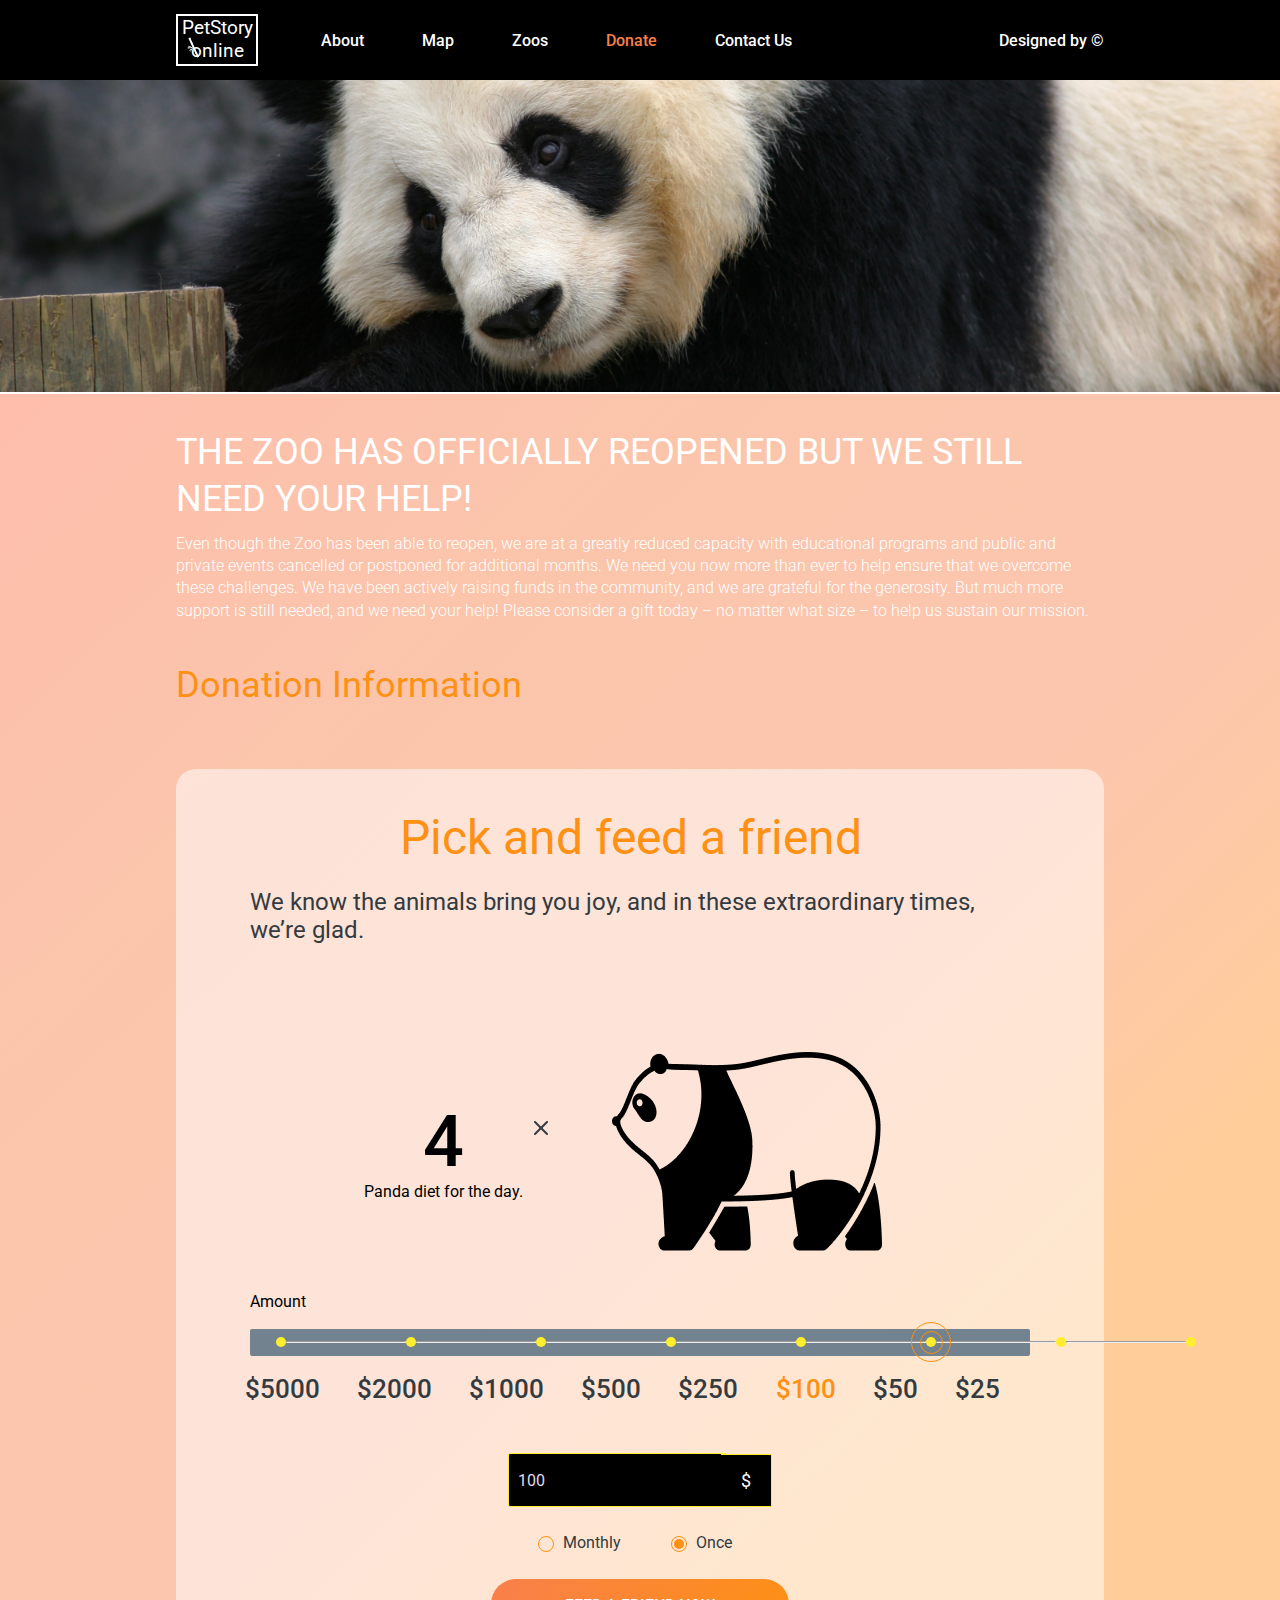
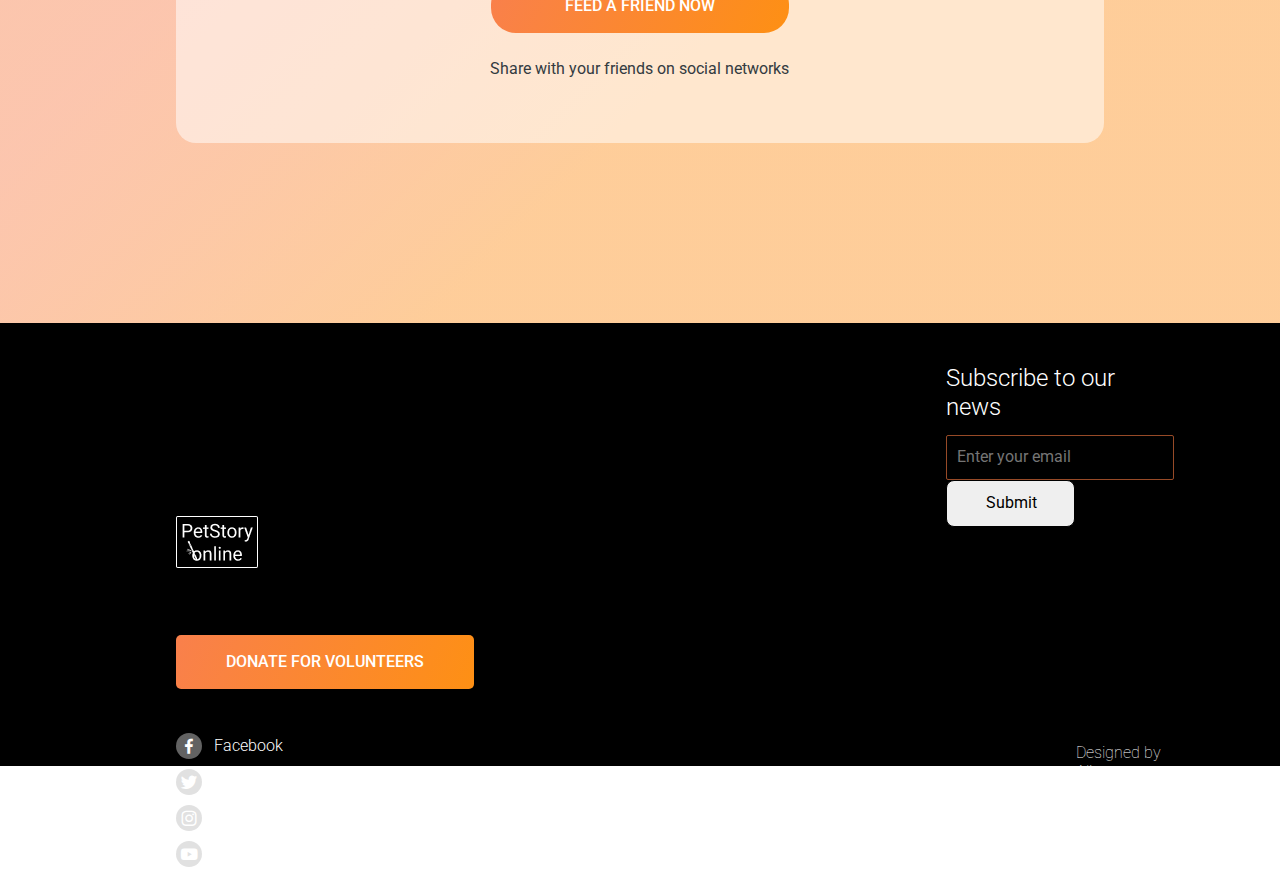
==== commit 57b96a59: "add:some functionalities" ====
--- a/pages/donate/index.html
+++ b/pages/donate/index.html
@@ -12,6 +12,7 @@
     <title>Donate</title>
   </head>
   <body>
+    <div onclick="closeMenu()" class="overlay"></div>
     <header>
       <div class="wrapper">
         <div class="navigation">
@@ -39,7 +40,27 @@
             <li><a href="#contactus">Contact Us</a></li>
           </ul>
         </div>
-        <div class="burger-menu">
+        <nav id="navbar">
+          <div class="navbar-div">
+            <div class="burger-logo">
+              <h1>PetStory online</h1>
+            </div>
+            <ul class="nav_menu">
+              <li class="nav_item"><a href="../../index.html">About</a></li>
+              <li><a href="#map">Map</a></li>
+              <li><a href="#zoos">Zoos</a></li>
+              <li><a href="./pages/donate/index.html">Donate</a></li>
+              <li><a href="#contactus">Contact Us</a></li>
+              <li><a
+                target="_blank"
+                href="https://www.figma.com/file/ypzT9idgAILaSRVRmDAJxn/online-zoo-3-weeks"
+                >Designed by ©</a
+              ></li>
+            </ul>
+          </div>
+          <i onclick="closeMenu()" class='bx bx-window-close close-btn'></i>
+        </nav>
+        <div  onclick="showMenu()" class="burger-menu">
           <i class='bx bx-menu menu'></i>
         </div>
         <div class="nav__figma-link">
@@ -104,83 +125,100 @@
               <div class="progress-container">
                 <p>Amount</p>
                 <div class="progress-div">
-                  <label style="display: flex;" for="first"
-                    ><input type="radio" name="circle" id="first" />
-                    <div class="dot"></div>
-                    <div class="outer-circle-one">
-                      <div class="inner-circle-one">
-                      </div>
-                    </div>
-                    <hr
+                  <label class="label-hide" style="display: flex;" for="first"
+                    ><input type="radio" onclick="chooseAmount('5000')" value ='5000' class="input-item" name="circle" id="first" />
+                    <div class="dot"></div>
+                    <div amount-value ='5000' class="parent-circle">
+                      <div class="outer-circle">
+                        <div class="inner-circle">
+                        </div>
+                      </div>
+                    </div>
+                    <hr class="tablet-hr-hide"
                   /></label>
-                  <label style="display: flex;" for="two"
-                    ><input type="radio" name="circle" id="two" />
-                    <div class="dot"></div>
-                    <div class="outer-circle">
-                      <div class="inner-circle"></div>
-                    </div>
-                    <hr /></label
-                  ><label style="display: flex;" for="three"
-                    ><input type="radio" checked name="circle" id="three" />
-                    <div class="dot"></div>
-                    <div class="outer-circle">
-                      <div class="inner-circle"></div>
+                  <label class="label-hide-tablet" style="display: flex;" for="two"
+                    ><input type="radio" value="2000" onclick="chooseAmount('2000')"  name="circle" id="two" />
+                    <div class="dot"></div>
+                    <div amount-value = '2000' class="parent-circle">
+                      <div class="outer-circle">
+                        <div class="inner-circle"></div>
+                      </div>
+                    </div>
+                    <hr /></label
+                  ><label class="label-hide-tablet" style="display: flex;" for="three"
+                    ><input type="radio" onclick="chooseAmount('1000')" value="1000"  checked name="circle" id="three" />
+                    <div class="dot"></div>
+                    <div amount-value  = '1000' class="parent-circle ">
+                      <div class="outer-circle ">
+                        <div class="inner-circle"></div>
+                      </div>
                     </div>
                     <hr /></label
                   ><label style="display: flex;" for="four"
-                    ><input type="radio" name="circle" id="four" />
-                    <div class="dot"></div>
-                    <div class="outer-circle">
-                      <div class="inner-circle"></div>
+                    ><input type="radio" onclick="chooseAmount('500')"  name="circle" id="four" />
+                    <div class="dot"></div>
+                    <div amount-value  = '500' class="parent-circle">
+                      <div class="outer-circle">
+                        <div class="inner-circle"></div>
+                      </div>
                     </div>
                     <hr /></label
                   ><label style="display: flex;" for="five"
-                    ><input type="radio" name="circle" id="five" />
-                    <div class="dot"></div>
-                    <div class="outer-circle">
-                      <div class="inner-circle"></div>
-                    </div>
-                    <hr class="tablet-hr-hide"/></label
-                  ><label class="label-hide-tablet" style="display: flex;" for="six"
+                    ><input type="radio" onclick="chooseAmount('250')"  name="circle" id="five" />
+                    <div class="dot"></div>
+                    <div amount-value='250' class="parent-circle">
+                      <div class="outer-circle">
+                        <div class="inner-circle"></div>
+                      </div>
+                    </div>
+                    <hr /></label
+                  ><label  onclick="chooseAmount('100')"  style="display: flex;" for="six"
                     ><input type="radio" name="circle" id="six" />
                     <div class="dot"></div>
-                    <div class="outer-circle">
-                      <div class="inner-circle"></div>
-                    </div>
-                    <hr /></label
-                  ><label class="label-hide-tablet" style="display: flex;" for="seven"
-                    ><input type="radio" name="circle" id="seven" />
-                    <div class="dot"></div>
-                    <div class="outer-circle">
-                      <div class="inner-circle"></div>
-                    </div>
-                    <hr class="hr-hide" /></label
-                  ><label class="label-hide" style="display: flex;" for="eight"
-                    ><input type="radio" name="circle" id="eight" />
-                    <div class="dot"></div>
-                    <div class="outer-circle">
-                      <div class="inner-circle"></div>
+                    <div amount-value  = '100' class="parent-circle">
+                      <div class="outer-circle" style="display: flex;">
+                        <div class="inner-circle"></div>
+                      </div>
+                    </div>
+                    <hr /></label
+                  ><label style="display: flex;" for="seven"
+                    ><input type="radio" onclick="chooseAmount('50')"   name="circle" id="seven" />
+                    <div class="dot"></div>
+                    <div amount-value= '50' class="parent-circle">
+                      <div class="outer-circle">
+                        <div class="inner-circle"></div>
+                      </div>
+                    </div>
+                    <hr /></label
+                  ><label style="display: flex;" for="eight"
+                    ><input type="radio" onclick="chooseAmount('25')"  name="circle" id="eight" />
+                    <div class="dot"></div>
+                    <div amount-value = '25' class="parent-circle">
+                      <div class="outer-circle">
+                        <div class="inner-circle"></div>
+                      </div>
                     </div>
                   </label>
                 </div>
                 <div class="dollar-amount">
-                  <p class="para1">$5000</p>
-                  <p class="tablet-para">$2000</p>
-                  <p class="tablet-para" style="color: #fe9013;">$1000</p>
-                  <p>$500</p>
-                  <p>$250</p>
-                  <p class="orange-para">$100</p>
-                  <p>$50</p>
-                  <p>$25</p>
+                  <p class="donation para1" amount = '5000'>$5000</p>
+                  <p class="donation tablet-para" amount = '2000'>$2000</p>
+                  <p class="donation tablet-para" amount = '1000' >$1000</p>
+                  <p class="donation" amount = '500'>$500</p>
+                  <p class="donation" amount = '250'>$250</p>
+                  <p class="donation orange-para" style="color: #fe9013;" amount = '100'>$100</p>
+                  <p class="donation" amount = '50' >$50</p>
+                  <p class="donation" amount = '25'>$25</p>
                 </div>
               </div>
               <div class="form-container">
                 <div class="another-amount-container">
                   <input
                     class="another-amount"
+                    oninput="amountValue()"
                     type="number"
                     onKeyPress="if(this.value.length==4) return false;"
-                    placeholder="Another amount"
+                    placeholder="Another amount" value="100"
                   />
                   <span>$</span>
                 </div>
@@ -426,6 +464,6 @@
         </ul>
       </div>
     </footer>
-    <script src="./script.js"></script>
+    <script src=".././main/script.js"></script>
   </body>
 </html>
--- a/css/style.css
+++ b/css/style.css
@@ -1 +1 @@
-@import"https://fonts.googleapis.com/css2?family=Roboto:wght@300;400;500;700&display=swap";*{font-family:"Roboto",sans-serif;box-sizing:border-box;margin:0;padding:0;font-size:10px;text-decoration:none}body{width:100vw}header{width:100%;background-color:#000;color:#fff}header .wrapper{align-items:center;width:72.5%;height:8rem;margin:auto;display:flex;justify-content:space-between}header .wrapper .tablet-mobile-logo{display:none}header .wrapper .burger-menu{display:none}header .wrapper .navigation{display:flex;align-items:center;gap:6.3rem;justify-content:space-between}header .wrapper .navigation .hide-logo{display:none}header .wrapper .navigation .nav__logo{width:8.2rem;height:5.2rem;border:solid 2px #fff}header .wrapper .navigation .nav__logo h1{font-size:1.9rem;font-weight:400;text-align:center}header .wrapper .navigation .nav__items{display:flex;list-style:none;gap:5.8rem}header .wrapper .navigation .nav__items .active a{color:#f9804b}header .wrapper .navigation .nav__items li:active a{color:#f9804b}header .wrapper .navigation .nav__items a{font-size:1.6rem;font-weight:500;color:#fff}header .wrapper .navigation .nav__items a:hover{background:linear-gradient(113.96deg, #f9804b 1.49%, #fe9013 101.44%);-webkit-background-clip:text;-webkit-text-fill-color:rgba(0,0,0,0);background-clip:text;transition:all .3s ease-in-out}header .wrapper .navigation .nav__items a:active{background:linear-gradient(113.96deg, #f9804b 1.49%, #fe9013 101.44%)}header .wrapper .nav__items a:active{color:green !important}header .wrapper .nav__figma-link a{font-size:1.6rem;font-weight:500}header .wrapper .nav__figma-link a:active{color:#4b9200;text-decoration:underline}@media screen and (max-width: 1000px){header .wrapper{width:94%}header .wrapper .navigation img{width:8.2rem;height:5.2}header .wrapper .navigation .nav__items{gap:4.8rem}}@media screen and (max-width: 640px){header{position:fixed;top:0;width:100%}header .wrapper{width:93.75% !important;height:3.4rem}header .wrapper .small-desktop-logo{display:none}header .wrapper .tablet-mobile-logo{display:block !important;width:4.7rem !important;height:2.9rem}header .wrapper .burger-menu{display:block !important}header .wrapper .burger-menu .menu{font-size:x-large;font-weight:100}header .wrapper .nav__figma-link{display:none}header .wrapper .nav__items{display:none !important}}#watch-online{height:70rem;background-image:url("../../../assets/images/panda.png");background-repeat:no-repeat;-o-object-fit:cover;object-fit:cover;width:100%;padding-top:1.2rem;padding-left:80.7rem}#watch-online .wrapper{width:46.5rem;height:46.5rem;background:linear-gradient(113.96deg, #f9804b 1.49%, #fe9013 101.44%);border-radius:50%;padding-top:7.4rem;padding-left:7.3rem}#watch-online .wrapper h2,#watch-online .wrapper span{width:50.031rem;height:40rem;font-size:10.65rem;line-height:7.987rem;text-transform:uppercase;text-align:center;color:#fff}#watch-online .wrapper h2 span,#watch-online .wrapper span span{color:#ffee2e}#watch-online .btn{background:linear-gradient(113.96deg, #f9804b 1.49%, #fe9013 101.44%);border-radius:25px;width:29.8rem;height:5.4rem;font-weight:500;font-size:16px;line-height:140%;text-align:center;text-transform:uppercase;color:#fff;margin-top:6.8rem;border:none;margin-left:17.7rem}#watch-online .btn:hover{background:#e47209;cursor:pointer}#watch-online .btn:active{background:#4b9200}@media screen and (max-width: 1000px){#watch-online{height:50.4rem;padding-top:0 !important;padding-left:45.6rem}#watch-online .wrapper{width:367px;height:367px;padding-top:4.5rem;padding-left:1rem}#watch-online .wrapper h2,#watch-online .wrapper span{font-size:8.5rem;line-height:75%}#watch-online .btn{margin-top:3.6rem !important;margin-left:10.9rem !important}}@media screen and (max-width: 640px){#watch-online{-o-object-fit:contain !important;object-fit:contain !important;height:37.4rem;padding-top:1rem !important;padding-left:33.1rem}#watch-online .wrapper{margin-top:3.4rem;width:23.76rem;height:23.76rem;padding-left:3.7rem;padding-top:3.78rem}#watch-online .wrapper h2,#watch-online .wrapper span{width:25.5rem;font-weight:700;font-size:54.2894px;line-height:75%}#watch-online .btn{margin-left:-31rem !important;margin-top:-2px !important}}@media screen and (max-width: 320px){#watch-online{background-image:url(../../../assets/images/Giant-panda-mobile.png) !important;-o-object-fit:cover;object-fit:cover;width:100%;height:22.5rem !important;padding-top:2.2rem !important;padding-left:0;background-size:100% 22rem}#watch-online .wrapper{margin-left:16.5rem !important;padding-top:1.9rem;padding-left:1.87rem;width:119.09px;height:119.09px}#watch-online .wrapper h2,#watch-online .wrapper span{font-size:28px;line-height:75%;width:128.13px !important}#watch-online .btn{margin-left:1rem !important;margin-top:6.7rem !important}}#backstage{background-image:url("../../../assets/images/flowertoright.png");background-repeat:no-repeat;background-position:bottom right;height:60.5rem;width:100%}#backstage .wrapper{display:flex;width:72.5%;margin:auto;padding-top:14rem;color:#333b41}#backstage .wrapper .container{display:flex;gap:8.7rem}#backstage .wrapper .container .small-bamboo{display:none}#backstage .wrapper .container .wrapper-info{display:flex;flex-direction:column;gap:5.4rem;width:40%}#backstage .wrapper .container .wrapper-info .wrapper-info_intro{display:flex;flex-direction:column;gap:2rem}#backstage .wrapper .container .wrapper-info .wrapper-info_intro h2{font-weight:400;font-size:48px;line-height:125%}#backstage .wrapper .container .wrapper-info .wrapper-info_intro p{font-weight:400;font-size:16px;line-height:130%}#backstage .wrapper .container .wrapper-info .wrapper-howitworks{display:flex;flex-direction:column;gap:3.4rem}#backstage .wrapper .container .wrapper-info .wrapper-howitworks h4{font-weight:400;font-size:24px;line-height:120%}#backstage .wrapper .container .wrapper-info .wrapper-howitworks p{font-weight:400;font-size:16px;line-height:140%}@media screen and (max-width: 1000px){#backstage{background:none}#backstage .wrapper{width:94%;padding-top:10rem;align-items:center;justify-content:center}#backstage .wrapper .container{gap:3.1rem}#backstage .wrapper .container .large-bamboo{display:none}#backstage .wrapper .container .small-bamboo{display:block;padding-top:8px;width:455px;height:416px}#backstage .wrapper .container .wrapper-info{width:48.1%;gap:3rem}#backstage .wrapper .container .wrapper-info h2{line-height:120% !important}}@media screen and (max-width: 640px){#backstage{height:47.6rem;background-image:url("../../../assets/images/flowertoright-small.png");background-repeat:no-repeat;background-position:bottom right}#backstage .small-bamboo{display:none !important}#backstage .wrapper{padding-top:6rem}#backstage .wrapper .wrapper-info{width:77% !important}#backstage .wrapper .wrapper-info .wrapper-howitworks{gap:2rem !important}#backstage .wrapper .wrapper-info .wrapper-howitworks h4{padding-left:4px}#backstage .wrapper .wrapper-info .wrapper-info_intro h2{padding-left:3px}}@media screen and (max-width: 320px){#backstage{background-image:url("../../../assets/images/flowertoright-small-mobile.png");background-repeat:no-repeat;background-position:top 3rem right;width:100%}#backstage .wrapper .container .wrapper-info{margin-top:4rem;width:100% !important;gap:2rem !important}#backstage .wrapper .container .wrapper-info .wrapper-info_intro{gap:1rem !important}#backstage .wrapper .container .wrapper-info .wrapper-info_intro h2{font-size:24px;line-height:120%}#backstage .wrapper .container .wrapper-info .wrapper-info_intro p{width:100% !important}#backstage .wrapper .container .wrapper-info .wrapper-howitworks{gap:1rem !important}}#pets{margin-top:-2rem}#pets .wrapper{width:100%}#pets .wrapper .first-container{display:flex;width:82.5%;margin:auto;align-items:center;gap:2rem;margin-top:14rem}#pets .wrapper .first-container a{cursor:pointer}#pets .wrapper .first-container a:hover div{opacity:.9;transition:all .3s ease-in-out}#pets .wrapper .first-container a:active div{background:#4b9200}#pets .wrapper .first-container a div{background:#e47209;width:6.2rem;height:6.2rem;border-radius:50%;padding-left:2.3rem;padding-top:1.9rem}#pets .wrapper .first-container a div .arrow{color:#fff;font-size:large}#pets .wrapper .first-container .slider-container{display:grid;grid-template-columns:repeat(3, 1fr);row-gap:2rem;-moz-column-gap:2.5rem;column-gap:2.5rem}#pets .wrapper .first-container .slider-container .slider-container_item{display:flex;flex-direction:column;gap:.3rem;border:solid 1px #ff4500;border-radius:5px;overflow:hidden;box-sizing:border-box}#pets .wrapper .first-container .slider-container .slider-container_item:hover{transform:scale(1.05);margin-bottom:2rem;transition:all .3s ease-in-out;cursor:pointer}#pets .wrapper .first-container .slider-container .slider-container_item .animal-info{width:92%;margin:auto;display:flex;padding-bottom:1.4rem;justify-content:space-between}#pets .wrapper .first-container .slider-container .slider-container_item .animal-info .animal-name h6{font-weight:500;font-size:16px;line-height:140%;text-transform:uppercase}#pets .wrapper .first-container .slider-container .slider-container_item .animal-info .animal-name p{font-weight:300;font-size:15px;line-height:100%}#pets .wrapper .first-container-small-desktop{display:none}#pets .wrapper .second-container{display:flex;align-items:flex-end;justify-content:space-between;margin-top:-23rem}#pets .wrapper .second-container .btn-div{height:12.5rem}#pets .wrapper .second-container .btn-div .btn{background:linear-gradient(113.96deg, #f9804b 1.49%, #fe9013 101.44%);border-radius:25px;width:29.8rem;height:5.4rem;font-weight:500;font-size:16px;border:none;line-height:140%;text-align:center;text-transform:uppercase;color:#fff;margin-top:-300rem;margin-left:7rem}#pets .wrapper .second-container .btn-div .btn:hover{background:#e47209;cursor:pointer}#pets .wrapper .second-container .btn-div .btn:active{background:#4b9200}#pets .wrapper .second-container-mobile{display:none}.palm-image1{display:none}@media screen and (max-width: 1000px){#pets{margin-top:6.5rem}#pets .wrapper .first-container{display:none}#pets .wrapper .first-container-small-desktop{display:flex;flex-direction:column;align-items:center;width:94%;padding-left:2px;gap:1.5rem;margin:auto}#pets .wrapper .first-container-small-desktop .slider-container{display:flex;gap:2.9rem}#pets .wrapper .first-container-small-desktop .slider-container .slider-container_item{display:flex;flex-direction:column;gap:.3rem;border:solid 1px #fe9013;border-radius:5px;overflow:hidden;box-sizing:border-box}#pets .wrapper .first-container-small-desktop .slider-container .slider-container_item:hover{transform:scale(1.05);margin-bottom:2rem;transition:all .3s ease-in-out;cursor:pointer}#pets .wrapper .first-container-small-desktop .slider-container .slider-container_item .animal-info{width:92%;margin:auto;display:flex;padding-left:.5rem;padding-bottom:1.2rem;justify-content:space-between}#pets .wrapper .first-container-small-desktop .slider-container .slider-container_item .animal-info .animal-name h6{font-weight:500;font-size:16px;line-height:140%;text-transform:uppercase}#pets .wrapper .first-container-small-desktop .slider-container .slider-container_item .animal-info .animal-name p{font-weight:300;font-size:15px;line-height:120%}#pets .wrapper .first-container-small-desktop .slider-container .slider-container_item .animal-image-div img{width:29.4rem;height:29.4rem}#pets .wrapper .first-container-small-desktop .small-desktop-arrow-div{display:flex;gap:17.1rem}#pets .wrapper .first-container-small-desktop .small-desktop-arrow-div .orange-circle{background:#e47209;width:6.2rem;height:6.2rem;border-radius:50%;padding-left:2.3rem;padding-top:1.9rem}#pets .wrapper .first-container-small-desktop .small-desktop-arrow-div .orange-circle .arrow{color:#fff;font-size:large}#pets .wrapper .second-container{margin-top:7rem}#pets .wrapper .second-container .palm-image{display:none}#pets .wrapper .second-container .palm-image1{display:block}#pets .wrapper .second-container .another-image{width:241px;height:180px}#pets .wrapper .second-container .btn-div{height:17rem}#pets .wrapper .second-container .btn-div .btn{margin-left:4.9rem}}@media screen and (max-width: 640px){#pets{margin-top:3rem}#pets .chetah-hide{display:none !important}#pets .penguin-hide{display:none !important}#pets .first-container-small-desktop{width:93.75% !important;gap:1.1rem !important}#pets .first-container-small-desktop .small-desktop-arrow-div{gap:3rem !important;margin-bottom:.8rem}#pets .first-container-small-desktop .slider-container_item .animal-image-div img{width:28.5rem !important;height:28.5rem !important}#pets .first-container-small-desktop .slider-container_item .animal-info{padding-bottom:1rem !important;width:94% !important}#pets .first-container-small-desktop .slider-container_item .animal-info img{width:37.41px;height:29.62px}#pets .first-container-small-desktop .slider-container_item .animal-info .animal-name h6{font-size:12.4695px !important;line-height:140%}#pets .first-container-small-desktop .slider-container_item .animal-info .animal-name p{font-size:11.6901px !important;line-height:120%}#pets .second-container{margin-top:1rem !important;height:20rem}#pets .second-container .palm-image{padding-top:-1rem;display:block !important;width:150px;height:202px}#pets .second-container .palm-image1{display:none !important}#pets .second-container .another-image-div .another-image{width:171px !important;height:131px !important}#pets .second-container .btn-div{height:13.1rem !important}#pets .second-container .btn-div .btn{margin-left:4.3rem !important}}@media screen and (max-width: 320px){#pets{margin-top:5rem !important}#pets .slider-container{flex-direction:column;gap:2rem !important}#pets .small-desktop-arrow-div{display:none !important}#pets .second-container{display:none !important}#pets .second-container-mobile{display:block !important}#pets .second-container-mobile .btn{background:linear-gradient(113.96deg, #f9804b 1.49%, #fe9013 101.44%);border-radius:25px;width:29.8rem;height:5.4rem;font-weight:500;font-size:16px;border:none;line-height:140%;text-align:center;text-transform:uppercase;margin-top:2rem;margin-left:1rem;color:#fff}#pets .second-container-mobile .btn:hover{background:#e47209;cursor:pointer}#pets .second-container-mobile .btn:active{background:#4b9200}#pets .second-container-mobile .mobile-images{margin-top:-1rem;display:flex;justify-content:space-between}#pets .second-container-mobile .mobile-images .second-image{margin-bottom:-1rem}}#feed{background:linear-gradient(315.75deg, rgba(254, 210, 144, 0.7) 30.06%, #febdab 100.95%, rgba(254, 210, 144, 0.7) 106.36%),linear-gradient(315.75deg, rgba(254, 189, 171, 0.74) 30.06%, rgba(243, 169, 248, 0.66) 50.74%, #e0d8f0 80.49%, #eaf7fe 127.9%, #eaf7fe 149.54%),linear-gradient(315.75deg, rgba(254, 189, 171, 0.74) 30.06%, rgba(243, 169, 248, 0.66) 50.74%, #e0d8f0 80.49%, #eaf7fe 127.9%, #eaf7fe 149.54%);padding-top:6.9rem;padding-bottom:10rem;margin-bottom:14rem;opacity:.9}#feed .wrapper{width:72.5%;margin:auto;background:rgba(253,253,255,.52);border-radius:20px;display:flex;flex-direction:column;gap:6rem;padding-top:4.1rem}#feed .wrapper .pick-container{display:flex;flex-direction:column;gap:4rem}#feed .wrapper .pick-container .pick-container_intro{display:flex;flex-direction:column;gap:3rem}#feed .wrapper .pick-container .pick-container_intro h2{font-weight:400;font-size:48px;line-height:120%;text-align:center;color:#fe9013}#feed .wrapper .pick-container .pick-container_intro h5{font-weight:400;font-size:24px;line-height:120%;color:#333b41;margin-left:9.9rem}#feed .wrapper .pick-container .covid-info-div{display:flex;flex-direction:column;gap:1rem;padding-left:9.9rem}#feed .wrapper .pick-container .covid-info-div h6{font-weight:500;font-size:16px;line-height:130%;color:#333b41}#feed .wrapper .pick-container .covid-info-div p,#feed .wrapper .pick-container .covid-info-div a{font-weight:400;font-size:16px;line-height:130%;color:#333b41}#feed .wrapper .pick-container .covid-info-div a{-webkit-text-decoration:underline #ff4500;text-decoration:underline #ff4500}#feed .wrapper .howitworks-container{display:flex;flex-direction:column;align-items:center;gap:4rem}#feed .wrapper .howitworks-container h3{font-weight:400;font-size:36px;line-height:130%;color:#333b41}#feed .wrapper .howitworks-container .howitworks-method{width:52.5%;margin:auto;display:flex;justify-content:center;gap:3.1rem}#feed .wrapper .howitworks-container .howitworks-method .green-arrow1,#feed .wrapper .howitworks-container .howitworks-method .green-arrow2{display:none !important}#feed .wrapper .howitworks-container .howitworks-method .arrow-image{margin-top:-8rem}#feed .wrapper .howitworks-container .howitworks-method .howitworks-method_item{display:flex;flex-direction:column;gap:3rem}#feed .wrapper .howitworks-container .howitworks-method .howitworks-method_item p{font-weight:400;font-size:16px;line-height:140%;color:#333b41}#feed .wrapper .howitworks-container .howitworks-method .howitworks-method_item .image-div{width:16.8rem;height:16.8rem;background-color:#fff;padding:auto;border:solid 1px #ff4500;border-radius:5px}#feed .wrapper .howitworks-container .howitworks-method .howitworks-method_item .one{padding-top:5.4rem;padding-left:3rem}#feed .wrapper .howitworks-container .howitworks-method .howitworks-method_item .two{padding-top:3.8rem;padding-left:4.1rem}#feed .wrapper .howitworks-container .howitworks-method .howitworks-method_item .three{padding-top:4.8rem;padding-left:2.2rem}#feed .btn{background:linear-gradient(113.96deg, #f9804b 1.49%, #fe9013 101.44%);border-radius:25px;width:29.8rem;height:5.4rem;font-weight:500;font-size:16px;border:none;line-height:140%;text-align:center;text-transform:uppercase;color:#fff;margin:auto;margin-bottom:6rem}#feed .btn:hover{background:#e47209;cursor:pointer}#feed .btn:active{background:#4b9200}@media screen and (max-width: 1000px){#feed{padding-top:3rem;padding-bottom:5rem;margin-bottom:10rem}#feed .wrapper{width:94%;padding-top:3rem;gap:4rem}#feed .wrapper .pick-container{gap:2.1rem}#feed .wrapper .pick-container .pick-container_intro{gap:2rem}#feed .wrapper .pick-container .pick-container_intro h5{margin-left:4.9rem !important;padding-top:1px}#feed .wrapper .pick-container .covid-info-div{padding-left:4.9rem !important;width:90%}#feed .wrapper .pick-container .covid-info-div .break-hide{display:none}#feed .wrapper .howitworks-container .howitworks-method{gap:3rem}#feed .btn{margin-bottom:5rem !important;margin-top:3.3rem}}@media screen and (max-width: 640px){#feed{padding-top:2rem;padding-bottom:2rem;margin-bottom:6rem}#feed .wrapper{width:100%;padding-top:1rem;gap:3rem}#feed .wrapper .pick-container h2{font-size:4.2rem !important}#feed .wrapper .pick-container .pick-container_intro{gap:1.5rem}#feed .wrapper .pick-container .pick-container_intro h5{margin-left:2rem !important;padding-top:4px;width:96% !important;font-size:22px}#feed .wrapper .pick-container .covid-info-div{padding-left:2rem !important;width:97%}#feed .wrapper .howitworks-container{gap:2rem}#feed .wrapper .howitworks-container .arrow-image{display:none}#feed .wrapper .howitworks-container .howitworks-method{position:relative;gap:4.2rem;width:94%}#feed .wrapper .howitworks-container .howitworks-method .green-arrow1{display:block !important;position:absolute;left:23%;top:-1.5rem}#feed .wrapper .howitworks-container .howitworks-method .green-arrow2{display:block !important;position:absolute;left:57.5%;top:-1.5rem}#feed .wrapper .btn{margin-top:1rem !important;margin-bottom:6rem !important}}@media screen and (max-width: 320px){#feed{margin-bottom:2.9rem;padding-bottom:2rem !important}#feed .wrapper{width:93.75% !important;padding-bottom:0rem !important;gap:2rem !important;padding-top:2rem !important}#feed .wrapper .pick-container .pick-container_intro{gap:.7rem !important}#feed .wrapper .pick-container .pick-container_intro h2{font-size:24px !important;line-height:120%}#feed .wrapper .pick-container .pick-container_intro h5{font-size:18px !important;line-height:120%;margin-left:.6rem !important;text-align:center;width:95% !important}#feed .wrapper .pick-container .covid-info-div{display:none}#feed .wrapper .btn{margin-bottom:4rem !important}#feed .howitworks-container{gap:1.8rem !important}#feed .howitworks-container h3{font-size:24px !important;line-height:120%}#feed .howitworks-container .howitworks-method{gap:4rem !important;padding-left:5.7rem;flex-direction:column}#feed .howitworks-container .howitworks-method .howitworks-method_item{gap:1rem !important}#feed .howitworks-container .howitworks-method .howitworks-method_item p{width:70%}#feed .howitworks-container .howitworks-method .different-gap{margin-top:-1rem}#feed .howitworks-container .howitworks-method .different-gap p{margin-bottom:.9rem}}#testimonials .wrapper{width:72.5%;margin:auto}#testimonials .wrapper h3{text-align:center;font-weight:400;font-size:36px;line-height:130%;color:#333b41;margin-bottom:4.7rem}#testimonials .wrapper .testimonials-container{display:grid;grid-template-columns:auto auto auto auto;gap:2.5rem}#testimonials .wrapper .testimonials-container .container-item{background:linear-gradient(0deg, #f1f3f2, #f1f3f2);padding:1.6rem;overflow:hidden;border-style:solid;border-width:2px;display:flex;flex-direction:column;gap:1.1rem;border-color:rgba(243,169,248,.66);border-radius:20px}#testimonials .wrapper .testimonials-container .container-item .author-info{display:flex;align-items:center;gap:1rem}#testimonials .wrapper .testimonials-container .container-item .author-info .author-name h6{font-weight:500;font-size:16px;line-height:120%}#testimonials .wrapper .testimonials-container .container-item .author-info .author-name p{font-weight:300;font-size:15px;line-height:120%;color:#bdbdbd}#testimonials .wrapper .testimonials-container .container-item p{font-weight:300;font-size:15px;line-height:120%;color:#767474}#testimonials .wrapper .line-scroll-div{text-align:center;margin-top:1.5rem}#testimonials .wrapper .line-scroll-div input[type=range]{-webkit-appearance:none;outline:none;overflow:hidden;width:60rem;height:.5rem;border-radius:30px;box-shadow:inset 1px 1px 5px 2px #e2e2e2;margin-top:1.5rem}#testimonials .wrapper .line-scroll-div input[type=range]:hover::-webkit-slider-thumb{background:#fe9013;box-shadow:-500px 0 0 500px #fe9013}#testimonials .wrapper .line-scroll-div input[type=range]::-webkit-slider-thumb{-webkit-appearance:none;cursor:pointer;width:3.8rem;height:5px;background:#fe9013;border-right:6px solid #fe9013;box-shadow:-500px 0 0 500px #fe9013}#testimonials .wrapper .line-scroll-div input[type=range]:hover{border:1px solid #fe9013;outline:#e47209 !important;cursor:pointer}#testimonials .wrapper .btn{background:linear-gradient(113.96deg, #f9804b 1.49%, #fe9013 101.44%);border-radius:4px;width:29.8rem;height:5.4rem;font-weight:500;font-size:16px;border:none;line-height:140%;text-align:center;text-transform:uppercase;color:#fff;margin-top:3.1rem}#testimonials .wrapper .btn:hover{background:#e47209;cursor:pointer}#testimonials .wrapper .btn:active{background:#4b9200}@media screen and (max-width: 1000px){#testimonials .wrapper{width:94%}#testimonials .wrapper h3{margin-bottom:3rem !important}#testimonials .wrapper .testimonials-container{gap:3rem !important}#testimonials .wrapper .testimonials-container .container-item{width:293px;height:391px;padding-top:1rem}#testimonials .wrapper .testimonials-container .testimonial-hide-div{display:none !important}#testimonials .wrapper .line-scroll-div{margin-left:-1rem;margin-top:.5rem !important}#testimonials .wrapper .line-scroll-div input[type=range]{width:39rem;height:.8rem}#testimonials .wrapper .line-scroll-div input[type=range]::-webkit-slider-thumb{width:2.4rem}#testimonials .wrapper .btn{margin-top:4.7rem}.bg-div-hide{display:none}.bg-div-hide-small{display:block !important;margin-top:-10rem !important}}@media screen and (max-width: 640px){#testimonials .wrapper .testimonials-container{display:flex;flex-direction:column;gap:1.5rem !important}#testimonials .wrapper .testimonials-container .container-item{width:100%;height:10.9rem;padding-left:0;padding-top:0}#testimonials .wrapper .testimonials-container .container-item .author-info{margin-left:1.2rem;margin-top:1.5rem}#testimonials .wrapper .testimonials-container .container-item .review{margin-left:1.8rem}#testimonials .wrapper .line-scroll-div{display:none}#testimonials .wrapper .btn{margin-top:4.1rem !important;margin-left:18rem;width:24rem}}@media screen and (max-width: 320px){#testimonials .wrapper h3{font-size:24px;margin-bottom:1.8rem !important}#testimonials .wrapper .btn{margin-left:3rem !important;margin-top:3rem !important}#testimonials .wrapper .author-info{margin-top:.7rem !important}}.bg-div{text-align:right;margin-top:-9rem}.bg-div .hide-leave-small{display:none}.bg-div-hide-small{display:none}footer{background-color:#000;margin-top:-15rem;padding-top:4.1rem;padding-bottom:5rem;height:443px}footer .wrapper-small-desktop{display:none !important}footer #wrapper-mobile{display:none !important}footer #wrapper-tablet-mobile{display:none !important}footer .wrapper{width:72.5%;margin:auto;color:#fff;display:flex;align-items:flex-end;gap:10.1rem}footer .wrapper .container-socials{display:flex;flex-direction:column;gap:4.4rem}footer .wrapper .container-socials .footer__logo{width:8.2rem;height:5.2rem;border:solid 2px #fff}footer .wrapper .container-socials .footer__logo h1{font-size:1.9rem;font-weight:400;text-align:center}footer .wrapper .container-socials .btn{background:linear-gradient(113.96deg, #f9804b 1.49%, #fe9013 101.44%);border-radius:5px;width:29.8rem;height:5.4rem;font-weight:500;font-size:16px;border:none;line-height:140%;text-align:center;text-transform:uppercase;color:#fff;margin-top:2.1rem}footer .wrapper .container-socials .btn:hover{background:#e47209;cursor:pointer}footer .wrapper .container-socials .btn:active{background:#4b9200}footer .wrapper .container-socials .socials{display:flex;gap:1rem;flex-direction:column}footer .wrapper .container-socials .socials a{color:#fff;align-items:center;display:flex;gap:1.2rem;font-weight:300;font-size:16px;line-height:140%}footer .wrapper .container-socials .socials a:active{color:#4b9200}footer .wrapper .container-socials .socials a:active .circle{background:#4b9200;color:#fff}footer .wrapper .container-socials .socials a:hover{opacity:.7;font-weight:bold}footer .wrapper .container-socials .socials a .circle{height:2.6rem;width:2.6rem;padding-left:.25rem;padding-top:.3rem;border-radius:50%;background:rgba(196,196,196,.5)}footer .wrapper .container-socials .socials a .circle .social-item{font-weight:400;font-size:20px}footer .wrapper .container-footbar{display:flex;align-items:flex-end;gap:3.2rem}footer .wrapper .container-footbar .nav__items{display:flex;list-style:none;gap:5.8rem}footer .wrapper .container-footbar .nav__items .active a{color:#f9804b}footer .wrapper .container-footbar .nav__items a{font-size:1.6rem;font-weight:400}footer .wrapper .container-footbar .nav__items a:hover{background:linear-gradient(113.96deg, #f9804b 1.49%, #fe9013 101.44%);-webkit-background-clip:text;-webkit-text-fill-color:rgba(0,0,0,0);background-clip:text;transition:all .3s ease-in-out}footer .wrapper .container-footbar .nav__items a:active{color:#f9804b}footer .wrapper .container-footbar .container-submit{display:flex;flex-direction:column;gap:21.6rem}footer .wrapper .container-footbar .container-submit .input-element h3{font-weight:300;font-size:24px;line-height:120%;margin-bottom:1.4rem}footer .wrapper .container-footbar .container-submit .input-element .email{width:22.8rem;height:4,2rem;background:rgba(0,0,0,0);font-weight:400;font-size:16px;line-height:140%;color:#bdbdbd;outline:none;padding:1rem;border-radius:2px;border:#974a27 solid .5px}footer .wrapper .container-footbar .container-submit .input-element .email:focus{border-color:#4b9200 !important}footer .wrapper .container-footbar .container-submit .input-element .email:disabled{color:#d31414}footer .wrapper .container-footbar .container-submit .input-element .email:invalid+.submit{color:red}footer .wrapper .container-footbar .container-submit .input-element .submit{width:12.9rem;height:4.7rem;border-radius:8px;font-weight:400;font-size:16px;line-height:140%;color:#000;padding:1rem 3.9rem;border:solid 1px}footer .wrapper .container-footbar .container-submit .input-element .submit:active{color:#4b9200}footer .wrapper .container-footbar .container-submit .input-element .submit:disabled{color:#d31414}footer .wrapper .container-footbar .container-submit .input-element .submit:hover{opacity:.9}footer .wrapper .container-footbar .container-submit .copyright{display:flex;padding-left:13rem;flex-direction:column;gap:1rem}footer .wrapper .container-footbar .container-submit .copyright a{font-weight:100;font-size:16px;cursor:pointer}footer .wrapper .container-footbar .container-submit .copyright a:active{color:#4b9200;cursor:pointer;text-decoration:underline}.donate-footer{margin-top:0 !important}@media screen and (max-width: 1000px){footer{background-color:#000;height:443px;margin-top:-8.8rem}footer .wrapper{display:none}footer .wrapper-small-desktop{display:flex;flex-direction:column;gap:3.6rem;width:94%;margin:auto}footer .wrapper-small-desktop .logo-input-div{display:flex;align-items:flex-start;justify-content:space-between;margin-right:3.2rem}footer .wrapper-small-desktop .logo-input-div .input-element h3{padding-left:2px;font-weight:300;font-size:24px;line-height:120%;margin-bottom:1.4rem;color:#fff}footer .wrapper-small-desktop .logo-input-div .input-element .email{width:22.8rem;height:4.2rem;background:rgba(0,0,0,0);font-weight:400;font-size:16px;line-height:140%;color:#bdbdbd;outline:none;padding:1rem;border-radius:2px;border:#974a27 solid .5px}footer .wrapper-small-desktop .logo-input-div .input-element .email:focus{border-color:#4b9200 !important}footer .wrapper-small-desktop .logo-input-div .input-element .email:disabled{color:#d31414}footer .wrapper-small-desktop .logo-input-div .input-element .email:invalid+.submit{color:red}footer .wrapper-small-desktop .logo-input-div .input-element .submit{margin-left:.9rem;width:12.9rem;height:4.4rem;border-radius:8px;font-weight:400;font-size:16px;line-height:140%;color:#000;padding:1rem 3.9rem;border:solid 1px}footer .wrapper-small-desktop .logo-input-div .input-element .submit:active{color:#4b9200}footer .wrapper-small-desktop .logo-input-div .input-element .submit:disabled{color:#d31414}footer .wrapper-small-desktop .logo-input-div .input-element .submit:hover{opacity:.9}footer .wrapper-small-desktop .btn{background:linear-gradient(113.96deg, #f9804b 1.49%, #fe9013 101.44%);border-radius:5px;width:29.8rem;height:5.4rem;font-weight:500;font-size:16px;border:none;line-height:140%;text-align:center;text-transform:uppercase;color:#fff}footer .wrapper-small-desktop .btn:hover{background:#e47209;cursor:pointer}footer .wrapper-small-desktop .btn:active{background:#4b9200}footer .wrapper-small-desktop .socials-nav-copyright-div{display:flex;align-items:flex-end;justify-content:space-between}footer .wrapper-small-desktop .socials-nav-copyright-div .socials{padding-top:1rem;display:flex;gap:1rem;flex-direction:column}footer .wrapper-small-desktop .socials-nav-copyright-div .socials a{color:#fff;align-items:center;display:flex;gap:1.2rem;font-weight:300;font-size:16px;line-height:140%}footer .wrapper-small-desktop .socials-nav-copyright-div .socials a:active{color:#4b9200}footer .wrapper-small-desktop .socials-nav-copyright-div .socials a:active .circle{background:#4b9200;color:#fff}footer .wrapper-small-desktop .socials-nav-copyright-div .socials a:hover{opacity:.7;font-weight:bold}footer .wrapper-small-desktop .socials-nav-copyright-div .socials a .circle{height:2.6rem;width:2.6rem;padding-left:.25rem;padding-top:.3rem;border-radius:50%;background:rgba(196,196,196,.5)}footer .wrapper-small-desktop .socials-nav-copyright-div .socials a .circle .social-item{font-weight:400;font-size:20px}footer .wrapper-small-desktop .socials-nav-copyright-div .nav__items{margin-left:9rem;display:flex;list-style:none;gap:4.8rem}footer .wrapper-small-desktop .socials-nav-copyright-div .nav__items .active a{color:#f9804b}footer .wrapper-small-desktop .socials-nav-copyright-div .nav__items a{font-size:1.6rem;font-weight:400}footer .wrapper-small-desktop .socials-nav-copyright-div .nav__items a:hover{background:linear-gradient(113.96deg, #f9804b 1.49%, #fe9013 101.44%);-webkit-background-clip:text;-webkit-text-fill-color:rgba(0,0,0,0);background-clip:text;transition:all .3s ease-in-out}footer .wrapper-small-desktop .socials-nav-copyright-div .nav__items a:active{color:#f9804b}footer .wrapper-small-desktop .socials-nav-copyright-div .copyright{display:flex;flex-direction:column;gap:1rem}footer .wrapper-small-desktop .socials-nav-copyright-div .copyright a{font-weight:100;font-size:16px;color:#fff;cursor:pointer}footer .wrapper-small-desktop .socials-nav-copyright-div .copyright a:active{color:#4b9200;cursor:pointer;text-decoration:underline}}@media screen and (max-width: 640px){.bg-div-hide-small{margin-top:-5.5rem !important}.bg-div-hide-small img{width:112px;height:200.15px}footer{height:28.2rem;margin-top:-6.8rem;padding-top:1.2rem;padding-bottom:1.2rem}footer .wrapper-small-desktop{display:none}footer #wrapper-tablet-mobile{width:93.75%;display:flex !important;flex-direction:column;gap:4.2rem;margin:auto}footer #wrapper-tablet-mobile .first-container{display:flex;justify-content:space-between}footer #wrapper-tablet-mobile .first-container .logo-button-div{display:flex;flex-direction:column;gap:1.3rem}footer #wrapper-tablet-mobile .first-container .logo-button-div img{width:82px;height:52px}footer #wrapper-tablet-mobile .first-container .logo-button-div .btn{background:linear-gradient(113.96deg, #f9804b 1.49%, #fe9013 101.44%);border-radius:5px;width:29.8rem;height:5.4rem;font-weight:500;font-size:16px;border:none;line-height:140%;text-align:center;text-transform:uppercase;color:#fff;margin-top:2.1rem}footer #wrapper-tablet-mobile .first-container .logo-button-div .btn:hover{background:#e47209;cursor:pointer}footer #wrapper-tablet-mobile .first-container .logo-button-div .btn:active{background:#4b9200}footer #wrapper-tablet-mobile .first-container .socials{display:flex;gap:2rem;flex-direction:column}footer #wrapper-tablet-mobile .first-container .socials a{color:#fff;align-items:center;display:flex;gap:1.2rem;font-weight:300;font-size:16px;line-height:140%}footer #wrapper-tablet-mobile .first-container .socials a:active{color:#4b9200}footer #wrapper-tablet-mobile .first-container .socials a:active .circle{background:#4b9200;color:#fff}footer #wrapper-tablet-mobile .first-container .socials a:hover{opacity:.7;font-weight:bold}footer #wrapper-tablet-mobile .first-container .socials a .circle{height:2.6rem;width:2.6rem;padding-left:.25rem;padding-top:.3rem;border-radius:50%;background:rgba(196,196,196,.5)}footer #wrapper-tablet-mobile .first-container .socials a .circle .social-item{font-weight:400;font-size:20px}footer #wrapper-tablet-mobile .second-container{display:flex;align-items:flex-end;justify-content:space-between}footer #wrapper-tablet-mobile .second-container .nav__items{display:flex;list-style:none;gap:3.7rem;align-items:flex-end}footer #wrapper-tablet-mobile .second-container .nav__items .active a{color:#f9804b}footer #wrapper-tablet-mobile .second-container .nav__items a{font-size:1.6rem;font-weight:400}footer #wrapper-tablet-mobile .second-container .nav__items a:hover{background:linear-gradient(113.96deg, #f9804b 1.49%, #fe9013 101.44%);-webkit-background-clip:text;-webkit-text-fill-color:rgba(0,0,0,0);background-clip:text;transition:all .3s ease-in-out}footer #wrapper-tablet-mobile .second-container .nav__items a:active{color:#f9804b}footer #wrapper-tablet-mobile .second-container .copyright{color:#fff;display:flex;flex-direction:column;gap:1rem}footer #wrapper-tablet-mobile .second-container .copyright a{font-weight:100;font-size:16px;cursor:pointer}footer #wrapper-tablet-mobile .second-container .copyright a:active{color:#4b9200;cursor:pointer;text-decoration:underline}}@media screen and (max-width: 320px){.bg-div-hide-small{margin-top:-1rem !important;margin-bottom:3rem}.bg-div-hide-small img{width:60px;height:105px}footer{height:33.4rem;padding-top:2rem !important}footer .first-container{flex-direction:column}footer .first-container .socials{flex-direction:row !important}footer .second-container{flex-direction:column}footer #wrapper-tablet-mobile{display:none}footer #wrapper-mobile{display:flex !important;justify-content:center;align-items:center;flex-direction:column;gap:3rem}footer #wrapper-mobile img{width:128px;height:21px}footer #wrapper-mobile .socials{display:flex;gap:3rem;flex-direction:row}footer #wrapper-mobile .socials a{color:#fff;align-items:center;display:flex;gap:1.2rem;font-weight:300;font-size:16px;line-height:140%}footer #wrapper-mobile .socials a:active{color:#4b9200}footer #wrapper-mobile .socials a:active .circle{background:#4b9200;color:#fff}footer #wrapper-mobile .socials a:hover{opacity:.7;font-weight:bold}footer #wrapper-mobile .socials a .circle{height:2.6rem;width:2.6rem;padding-left:.25rem;padding-top:.3rem;border-radius:50%;background:rgba(196,196,196,.5)}footer #wrapper-mobile .socials a .circle .social-item{font-weight:400;font-size:20px}footer #wrapper-mobile .btn{background:linear-gradient(113.96deg, #f9804b 1.49%, #fe9013 101.44%);border-radius:5px;width:29.8rem;height:5.4rem;font-weight:500;font-size:16px;border:none;line-height:140%;text-align:center;text-transform:uppercase;color:#fff;margin-top:0rem}footer #wrapper-mobile .btn:hover{background:#e47209;cursor:pointer}footer #wrapper-mobile .btn:active{background:#4b9200}footer #wrapper-mobile .copyright{margin-left:7.3rem;color:#fff;display:flex;flex-direction:column;gap:1.1rem}footer #wrapper-mobile .copyright a{font-weight:100;font-size:16px;cursor:pointer}footer #wrapper-mobile .copyright a:active{color:#4b9200;cursor:pointer;text-decoration:underline}footer #wrapper-mobile .nav__items{display:flex;list-style:none;gap:3rem;align-items:flex-end}footer #wrapper-mobile .nav__items .active a{color:#f9804b}footer #wrapper-mobile .nav__items a{font-size:1.6rem;font-weight:400}footer #wrapper-mobile .nav__items a:hover{background:linear-gradient(113.96deg, #f9804b 1.49%, #fe9013 101.44%);-webkit-background-clip:text;-webkit-text-fill-color:rgba(0,0,0,0);background-clip:text;transition:all .3s ease-in-out}footer #wrapper-mobile .nav__items a:active{color:#f9804b}}#image img{-o-object-fit:cover;object-fit:cover;width:100%}#image .donate-image-hide{display:none}.logo-hide{display:none}.burger-menu{display:none}#donate{padding-top:3.5rem;padding-bottom:18rem;background:linear-gradient(315.75deg, rgba(254, 210, 144, 0.7) 30.06%, #febdab 100.95%, rgba(254, 210, 144, 0.7) 106.36%),linear-gradient(315.75deg, rgba(254, 189, 171, 0.74) 30.06%, rgba(243, 169, 248, 0.66) 50.74%, #e0d8f0 80.49%, #eaf7fe 127.9%, #eaf7fe 149.54%),linear-gradient(315.75deg, rgba(254, 189, 171, 0.74) 30.06%, rgba(243, 169, 248, 0.66) 50.74%, #e0d8f0 80.49%, #eaf7fe 127.9%, #eaf7fe 149.54%)}#donate .wrapper{width:72.5%;margin:auto;flex-direction:column;display:flex;gap:6rem}#donate .wrapper .official-info{display:flex;flex-direction:column;gap:3rem}#donate .wrapper .official-info .official-info__first-item{display:flex;flex-direction:column;color:#fff;gap:1rem}#donate .wrapper .official-info .official-info__first-item h3{font-weight:400;font-size:36px;line-height:130%}#donate .wrapper .official-info .official-info__first-item p{font-weight:300;font-size:16px;line-height:140%}#donate .wrapper .official-info .official-info__second-item h3{font-weight:400;font-size:36px;line-height:130%;color:#fe9013;margin-top:1rem}#donate .wrapper .pick-wrapper{background:rgba(255,255,255,.52);border-radius:20px}#donate .wrapper .pick-wrapper .pick-container{gap:6rem;display:flex;flex-direction:column;width:84%;margin:auto;padding-top:5rem;padding-bottom:6.2rem}#donate .wrapper .pick-wrapper .pick-container .intro{display:flex;flex-direction:column;gap:2.1rem;margin-top:-1rem}#donate .wrapper .pick-wrapper .pick-container .intro h2{font-weight:400;font-size:48px;line-height:120%;text-align:center;color:#fe9013;margin-left:-1.7rem}#donate .wrapper .pick-wrapper .pick-container .intro p{font-weight:400;font-size:24px;line-height:120%;color:#333b41}#donate .wrapper .pick-wrapper .pick-container .amount-container{display:flex;align-items:center;justify-content:center;gap:6.4rem}#donate .wrapper .pick-wrapper .pick-container .amount-container .amount-number{display:flex;gap:1.1rem;align-items:center;margin-left:-2rem}#donate .wrapper .pick-wrapper .pick-container .amount-container .amount-number .amount-number_panda{display:flex;flex-direction:column;gap:1.1rem;margin-bottom:-6rem}#donate .wrapper .pick-wrapper .pick-container .amount-container .amount-number .amount-number_panda h3{font-weight:500;font-size:72px;line-height:80%;text-align:center;text-transform:uppercase}#donate .wrapper .pick-wrapper .pick-container .amount-container .amount-number .amount-number_panda p{font-weight:400;font-size:16px;line-height:140%;text-align:center}#donate .wrapper .pick-wrapper .pick-container .progress-container{display:flex;flex-direction:column;gap:1.5rem;margin-top:-2rem}#donate .wrapper .pick-wrapper .pick-container .progress-container p{font-weight:400;font-size:16px;line-height:140%}#donate .wrapper .pick-wrapper .pick-container .progress-container .progress-div{height:2.7rem;background-color:#72828e;display:flex;justify-content:space-between;align-items:center;padding-left:2.6rem;padding-right:2.6rem;border-radius:2px}#donate .wrapper .pick-wrapper .pick-container .progress-container .progress-div label{align-items:center}#donate .wrapper .pick-wrapper .pick-container .progress-container .progress-div label input[type=radio]{display:none}#donate .wrapper .pick-wrapper .pick-container .progress-container .progress-div label input[type=radio]:checked+.dot{border:1px solid #f9804b}#donate .wrapper .pick-wrapper .pick-container .progress-container .progress-div .dot{background:#ffee2e;width:1rem;height:1rem;border-radius:50%;cursor:pointer;position:relative}#donate .wrapper .pick-wrapper .pick-container .progress-container .progress-div hr{width:12rem;height:.7px;box-sizing:border-box}#donate .wrapper .pick-wrapper .pick-container .progress-container .dollar-amount{display:flex;justify-content:space-between !important;padding-right:3rem;margin-left:-0.5rem}#donate .wrapper .pick-wrapper .pick-container .progress-container .dollar-amount p{font-weight:500;font-size:26px;line-height:140%;text-transform:uppercase;color:#333b41}#donate .wrapper .pick-wrapper .pick-container .form-container{margin-top:-1.4rem;display:flex;flex-direction:column;gap:2.5rem;align-items:center}#donate .wrapper .pick-wrapper .pick-container .form-container .another-amount-container{display:flex;gap:0;align-items:center}#donate .wrapper .pick-wrapper .pick-container .form-container .another-amount-container input[type=number]{background:#000;color:#e0d8f0;padding:1.6rem .9rem;width:21.8rem;height:5.4rem;font-weight:400;font-size:16px;line-height:140%;border:1px solid #ffee2e;border-radius:.2rem 0 0 .2rem;text-decoration:none;outline:none}#donate .wrapper .pick-wrapper .pick-container .form-container .another-amount-container input[type=number]::-moz-placeholder{color:#fff}#donate .wrapper .pick-wrapper .pick-container .form-container .another-amount-container input[type=number]:-ms-input-placeholder{color:#fff}#donate .wrapper .pick-wrapper .pick-container .form-container .another-amount-container input[type=number]::placeholder{color:#fff}#donate .wrapper .pick-wrapper .pick-container .form-container .another-amount-container input[type=number]::-webkit-outer-spin-button,#donate .wrapper .pick-wrapper .pick-container .form-container .another-amount-container input[type=number]::-webkit-inner-spin-button{-webkit-appearance:none;margin:0}#donate .wrapper .pick-wrapper .pick-container .form-container .another-amount-container input[type=number]:invalid{background-color:#fff;border:1px solid red;color:red}#donate .wrapper .pick-wrapper .pick-container .form-container .another-amount-container input[type=number]:invalid::-moz-placeholder{color:red}#donate .wrapper .pick-wrapper .pick-container .form-container .another-amount-container input[type=number]:invalid:-ms-input-placeholder{color:red}#donate .wrapper .pick-wrapper .pick-container .form-container .another-amount-container input[type=number]:invalid::placeholder{color:red}#donate .wrapper .pick-wrapper .pick-container .form-container .another-amount-container input[type=number]:focus{background-color:#fff;border:1px solid #4b9200;color:#000}#donate .wrapper .pick-wrapper .pick-container .form-container .another-amount-container input[type=number]:focus::-moz-placeholder{color:#4b9200}#donate .wrapper .pick-wrapper .pick-container .form-container .another-amount-container input[type=number]:focus:-ms-input-placeholder{color:#4b9200}#donate .wrapper .pick-wrapper .pick-container .form-container .another-amount-container input[type=number]:focus::placeholder{color:#4b9200}#donate .wrapper .pick-wrapper .pick-container .form-container .another-amount-container input[type=number]:focus+span{background:#fff;border:1px solid #376803;border-left:0;color:#4b9200}#donate .wrapper .pick-wrapper .pick-container .form-container .another-amount-container span{color:#fff;background-color:#000;font-size:large;padding:1.5rem 2rem;border:1px solid #ffee2e;border-left:0;border-radius:0 .2rem .2rem 0;margin-left:-0.5rem}#donate .wrapper .pick-wrapper .pick-container .form-container .radio-items{display:flex;gap:5rem;margin-left:-1rem}#donate .wrapper .pick-wrapper .pick-container .form-container .radio-items .radio{font-weight:400;font-size:16px;line-height:140%;color:#333b41;vertical-align:middle;position:relative;padding-left:2.5rem;cursor:pointer}#donate .wrapper .pick-wrapper .pick-container .form-container .radio-items .radio input[type=radio]{display:none}#donate .wrapper .pick-wrapper .pick-container .form-container .radio-items .radio input[type=radio]:checked+span::after{transform:translate(-50%, -50%) scale(1)}#donate .wrapper .pick-wrapper .pick-container .form-container .radio-items .radio span{height:1.6rem;width:1.6rem;border-radius:50%;border:1px solid #fe9013;position:absolute;left:0;top:.35rem}#donate .wrapper .pick-wrapper .pick-container .form-container .radio-items .radio span::after{content:"";height:1rem;width:1rem;background-color:#fe9013;position:absolute;display:block;top:50%;left:50%;transform:translate(-50%, -50%) scale(0);border-radius:50%}#donate .wrapper .pick-wrapper .pick-container .form-container .btn{background:linear-gradient(113.96deg, #f9804b 1.49%, #fe9013 101.44%);border-radius:25px;width:29.8rem;height:5.4rem;font-weight:500;font-size:16px;border:none;line-height:140%;text-align:center;text-transform:uppercase;color:#fff;margin:auto;margin-top:0rem}#donate .wrapper .pick-wrapper .pick-container .form-container .btn:hover{background:#e47209;cursor:pointer}#donate .wrapper .pick-wrapper .pick-container .form-container .btn:active{background:#4b9200}#donate .wrapper .pick-wrapper .pick-container .form-container p{padding-top:0rem;font-weight:400;font-size:16px;line-height:140%;color:#333b41}#donate .active{color:#f9804b}#wrapper-mobile{display:none !important}@media screen and (max-width: 1000px){#image .donate-image-large-hide{display:none}#image .donate-image-hide{display:block}header .nav__logo{display:none}header .logo-hide{display:block}#donate{padding-top:4rem;padding-bottom:4rem}#donate .wrapper{width:94%;gap:3.7rem !important}#donate .wrapper .official-info{gap:4rem}#donate .wrapper .official-info .official-info__first-item{gap:3rem !important}#donate .wrapper .official-info .official-info__first-item h3{width:83%}#donate .pick-wrapper .pick-container{padding-bottom:4.6rem !important;padding-top:3rem !important;width:90.3% !important}#donate .pick-wrapper .pick-container .intro{gap:1rem !important}#donate .pick-wrapper .amount-container .amount-number .amount-number_panda{gap:.6rem !important}#donate .pick-wrapper .progress-container{width:95.4%;margin:auto;margin-top:-1.4rem !important}#donate .pick-wrapper .progress-container .progress-div{width:100% !important;padding-left:1.1rem !important;padding-right:1.1rem !important}#donate .pick-wrapper .progress-container .progress-div .hr-hide{display:none}#donate .pick-wrapper .progress-container .progress-div .label-hide{display:none !important}#donate .pick-wrapper .progress-container .progress-div hr{width:12rem !important}#donate .pick-wrapper .progress-container .dollar-amount{margin-left:0rem !important}#donate .pick-wrapper .progress-container .dollar-amount .para1{display:none !important}#donate .form-container{margin-top:-1.1rem !important}footer .wrapper-small-desktop{display:flex !important}}@media screen and (max-width: 640px){.burger-menu{display:block !important}footer .wrapper-small-desktop{display:none !important}.logo-hide{display:none !important}.tablet-mobile-logo{width:46.93px;height:29.03px}#image img{height:369px}#donate{padding-top:3rem;padding-bottom:4.6rem !important}#donate .wrapper{gap:2.8rem !important}#donate .wrapper .official-info{gap:3rem !important}#donate .wrapper .official-info .official-info__first-item{gap:2rem !important}#donate .wrapper .official-info .official-info__first-item h3{width:100%;font-size:24px !important;line-height:120%}#donate .wrapper .official-info .official-info__first-item p{width:98%}#donate .wrapper .official-info .official-info__second-item h3{margin-top:0rem}#donate .wrapper .pick-wrapper{width:100%}#donate .wrapper .pick-wrapper .pick-container{width:100% !important;gap:5rem !important;padding-top:4rem !important;padding-bottom:3.1rem !important}#donate .wrapper .pick-wrapper .pick-container .intro{gap:2rem !important;text-align:center}#donate .wrapper .pick-wrapper .pick-container .intro h2{margin-left:0rem !important}#donate .wrapper .pick-wrapper .pick-container .progress-container{width:100%;gap:1rem;margin-top:-1rem !important}#donate .wrapper .pick-wrapper .pick-container .progress-container p{padding-left:1rem}#donate .wrapper .pick-wrapper .pick-container .progress-container .progress-div{padding-left:3.5rem !important;padding-right:3.5rem !important}#donate .wrapper .pick-wrapper .pick-container .progress-container .progress-div .tablet-hr-hide{display:none !important}#donate .wrapper .pick-wrapper .pick-container .progress-container .progress-div hr{width:12rem !important}#donate .wrapper .pick-wrapper .pick-container .progress-container .progress-div .label-hide-tablet{display:none !important}#donate .wrapper .pick-wrapper .pick-container .progress-container .dollar-amount .tablet-para{display:none}#donate .wrapper .pick-wrapper .pick-container .progress-container .dollar-amount .orange-para{color:#fe9013}#donate .wrapper .pick-wrapper .pick-container .form-container{margin-top:0rem !important;gap:2.5rem !important}#donate .wrapper .pick-wrapper .pick-container .form-container .btn{margin-top:1rem}#donate .wrapper .pick-wrapper .pick-container .form-container .radio-items{margin-top:.4rem;margin-left:-2rem !important}#donate .wrapper .pick-wrapper .pick-container .form-container .another-amount-container input[type=number]{width:138px;height:42px}#donate .wrapper .pick-wrapper .pick-container .form-container .another-amount-container span{height:4.2rem}}@media screen and (max-width: 320px){footer #wrapper-tablet-mobile{display:none !important}footer #wrapper-mobile{display:flex !important}#image img{height:22rem}#donate{padding-bottom:2rem !important}#donate .wrapper .official-info__second-item h3{margin-top:-0.7rem !important;font-size:24px !important}#donate .wrapper .pick-wrapper{padding-bottom:2rem !important}#donate .wrapper .pick-wrapper .pick-container{gap:1.6rem !important;padding-bottom:0rem !important;padding-top:3.5rem !important}#donate .wrapper .pick-wrapper .pick-container .intro{gap:1rem !important}#donate .wrapper .pick-wrapper .pick-container .intro h2{font-size:24px !important}#donate .wrapper .pick-wrapper .pick-container .intro p{font-size:16px !important}#donate .wrapper .pick-wrapper .pick-container .amount-container{gap:4rem !important}#donate .wrapper .pick-wrapper .pick-container .amount-container .panda{width:160.15px;height:138.72px}#donate .wrapper .pick-wrapper .pick-container .amount-container .amount-number{margin-top:-2rem;gap:.5rem !important;margin-left:-0.1rem !important}#donate .wrapper .pick-wrapper .pick-container .amount-container .amount-number img{height:7.8947296143px;width:7.8947296143px}#donate .wrapper .pick-wrapper .pick-container .amount-container .amount-number_panda h3{font-size:40.6015px !important}#donate .wrapper .pick-wrapper .pick-container .amount-container .amount-number_panda p{font-size:9.02255px !important}#donate .wrapper .pick-wrapper .pick-container .progress-container{gap:.5rem !important;margin-top:-1.4rem !important}#donate .wrapper .pick-wrapper .pick-container .progress-container .dollar-amount{padding-left:.8rem !important}#donate .wrapper .pick-wrapper .pick-container .progress-container .dollar-amount p{font-size:13px !important}#donate .wrapper .pick-wrapper .pick-container .progress-container p{padding-left:0 !important}#donate .wrapper .pick-wrapper .pick-container .progress-container .progress-div{height:1.5rem;padding-left:1.5rem !important}#donate .wrapper .pick-wrapper .pick-container .progress-container .progress-div .dot{width:5px;height:5px}#donate .wrapper .pick-wrapper .pick-container .progress-container .progress-div hr{width:6rem !important}#donate .wrapper .pick-wrapper .pick-container .form-container{padding-top:1rem !important}#donate .wrapper .pick-wrapper .pick-container .form-container .radio-items{margin-top:0 !important}}/*# sourceMappingURL=style.css.map */+@import"https://fonts.googleapis.com/css2?family=Roboto:wght@300;400;500;700&display=swap";*{font-family:"Roboto",sans-serif;box-sizing:border-box;margin:0;padding:0;font-size:10px;text-decoration:none}body{width:100vw}header{width:100%;background-color:#000;color:#fff}header .wrapper{align-items:center;width:72.5%;height:8rem;margin:auto;display:flex;justify-content:space-between}header .wrapper .tablet-mobile-logo{display:none}header .wrapper .burger-menu{display:none}header .wrapper .navigation{display:flex;align-items:center;gap:6.3rem;justify-content:space-between}header .wrapper .navigation .hide-logo{display:none}header .wrapper .navigation .nav__logo{width:8.2rem;height:5.2rem;border:solid 2px #fff}header .wrapper .navigation .nav__logo h1{font-size:1.9rem;font-weight:400;text-align:center}header .wrapper .navigation .nav__items{display:flex;list-style:none;gap:5.8rem}header .wrapper .navigation .nav__items .active a{color:#f9804b}header .wrapper .navigation .nav__items li:active a{color:#f9804b}header .wrapper .navigation .nav__items a{font-size:1.6rem;font-weight:500;color:#fff}header .wrapper .navigation .nav__items a:hover{background:linear-gradient(113.96deg, #f9804b 1.49%, #fe9013 101.44%);-webkit-background-clip:text;-webkit-text-fill-color:rgba(0,0,0,0);background-clip:text;transition:all .3s ease-in-out}header .wrapper .navigation .nav__items a:active{background:linear-gradient(113.96deg, #f9804b 1.49%, #fe9013 101.44%)}header .wrapper .nav__items a:active{color:green !important}header .wrapper .nav__figma-link a{font-size:1.6rem;font-weight:500}header .wrapper .nav__figma-link a:active{color:#4b9200;text-decoration:underline}@media screen and (max-width: 1000px){header .wrapper{width:94%}header .wrapper .navigation img{width:8.2rem;height:5.2}header .wrapper .navigation .nav__items{gap:4.8rem}}@media screen and (max-width: 640px){header{position:fixed;top:0;width:100%}header .wrapper{width:93.75% !important;height:3.4rem}header .wrapper .small-desktop-logo{display:none}header .wrapper .tablet-mobile-logo{display:block !important;width:4.7rem !important;height:2.9rem}header .wrapper .burger-menu{display:block !important}header .wrapper .burger-menu .menu{font-size:x-large;font-weight:100}header .wrapper .nav__figma-link{display:none}header .wrapper .nav__items{display:none !important}}#watch-online{height:70rem;background-image:url("../../../assets/images/panda.png");background-repeat:no-repeat;-o-object-fit:cover;object-fit:cover;width:100%;padding-top:1.2rem;padding-left:80.7rem}#watch-online .wrapper{width:46.5rem;height:46.5rem;background:linear-gradient(113.96deg, #f9804b 1.49%, #fe9013 101.44%);border-radius:50%;padding-top:7.4rem;padding-left:7.3rem}#watch-online .wrapper h2,#watch-online .wrapper span{width:50.031rem;height:40rem;font-size:10.65rem;line-height:7.987rem;text-transform:uppercase;text-align:center;color:#fff}#watch-online .wrapper h2 span,#watch-online .wrapper span span{color:#ffee2e}#watch-online .btn{background:linear-gradient(113.96deg, #f9804b 1.49%, #fe9013 101.44%);border-radius:25px;width:29.8rem;height:5.4rem;font-weight:500;font-size:16px;line-height:140%;text-align:center;text-transform:uppercase;color:#fff;margin-top:6.8rem;border:none;margin-left:17.7rem}#watch-online .btn:hover{background:#e47209;cursor:pointer}#watch-online .btn:active{background:#4b9200}@media screen and (max-width: 1000px){#watch-online{height:50.4rem;padding-top:0 !important;padding-left:45.6rem}#watch-online .wrapper{width:367px;height:367px;padding-top:4.5rem;padding-left:1rem}#watch-online .wrapper h2,#watch-online .wrapper span{font-size:8.5rem;line-height:75%}#watch-online .btn{margin-top:3.6rem !important;margin-left:10.9rem !important}}@media screen and (max-width: 640px){#watch-online{-o-object-fit:contain !important;object-fit:contain !important;height:37.4rem;padding-top:1rem !important;padding-left:33.1rem}#watch-online .wrapper{margin-top:3.4rem;width:23.76rem;height:23.76rem;padding-left:3.7rem;padding-top:3.78rem}#watch-online .wrapper h2,#watch-online .wrapper span{width:25.5rem;font-weight:700;font-size:54.2894px;line-height:75%}#watch-online .btn{margin-left:-31rem !important;margin-top:-2px !important}}@media screen and (max-width: 320px){#watch-online{background-image:url(../../../assets/images/Giant-panda-mobile.png) !important;-o-object-fit:cover;object-fit:cover;width:100%;height:22.5rem !important;padding-top:2.2rem !important;padding-left:0;background-size:100% 22rem}#watch-online .wrapper{margin-left:16.5rem !important;padding-top:1.9rem;padding-left:1.87rem;width:119.09px;height:119.09px}#watch-online .wrapper h2,#watch-online .wrapper span{font-size:28px;line-height:75%;width:128.13px !important}#watch-online .btn{margin-left:1rem !important;margin-top:6.7rem !important}}#backstage{background-image:url("../../../assets/images/flowertoright.png");background-repeat:no-repeat;background-position:bottom right;height:60.5rem;width:100%}#backstage .wrapper{display:flex;width:72.5%;margin:auto;padding-top:14rem;color:#333b41}#backstage .wrapper .container{display:flex;gap:8.7rem}#backstage .wrapper .container .small-bamboo{display:none}#backstage .wrapper .container .wrapper-info{display:flex;flex-direction:column;gap:5.4rem;width:40%}#backstage .wrapper .container .wrapper-info .wrapper-info_intro{display:flex;flex-direction:column;gap:2rem}#backstage .wrapper .container .wrapper-info .wrapper-info_intro h2{font-weight:400;font-size:48px;line-height:125%}#backstage .wrapper .container .wrapper-info .wrapper-info_intro p{font-weight:400;font-size:16px;line-height:130%}#backstage .wrapper .container .wrapper-info .wrapper-howitworks{display:flex;flex-direction:column;gap:3.4rem}#backstage .wrapper .container .wrapper-info .wrapper-howitworks h4{font-weight:400;font-size:24px;line-height:120%}#backstage .wrapper .container .wrapper-info .wrapper-howitworks p{font-weight:400;font-size:16px;line-height:140%}@media screen and (max-width: 1000px){#backstage{background:none}#backstage .wrapper{width:94%;padding-top:10rem;align-items:center;justify-content:center}#backstage .wrapper .container{gap:3.1rem}#backstage .wrapper .container .large-bamboo{display:none}#backstage .wrapper .container .small-bamboo{display:block;padding-top:8px;width:455px;height:416px}#backstage .wrapper .container .wrapper-info{width:48.1%;gap:3rem}#backstage .wrapper .container .wrapper-info h2{line-height:120% !important}}@media screen and (max-width: 640px){#backstage{height:47.6rem;background-image:url("../../../assets/images/flowertoright-small.png");background-repeat:no-repeat;background-position:bottom right}#backstage .small-bamboo{display:none !important}#backstage .wrapper{padding-top:6rem}#backstage .wrapper .wrapper-info{width:77% !important}#backstage .wrapper .wrapper-info .wrapper-howitworks{gap:2rem !important}#backstage .wrapper .wrapper-info .wrapper-howitworks h4{padding-left:4px}#backstage .wrapper .wrapper-info .wrapper-info_intro h2{padding-left:3px}}@media screen and (max-width: 320px){#backstage{background-image:url("../../../assets/images/flowertoright-small-mobile.png");background-repeat:no-repeat;background-position:top 3rem right;width:100%}#backstage .wrapper .container .wrapper-info{margin-top:4rem;width:100% !important;gap:2rem !important}#backstage .wrapper .container .wrapper-info .wrapper-info_intro{gap:1rem !important}#backstage .wrapper .container .wrapper-info .wrapper-info_intro h2{font-size:24px;line-height:120%}#backstage .wrapper .container .wrapper-info .wrapper-info_intro p{width:100% !important}#backstage .wrapper .container .wrapper-info .wrapper-howitworks{gap:1rem !important}}#pets{margin-top:-2rem}#pets .wrapper{width:100%}#pets .wrapper .first-container{display:flex;width:82.5%;margin:auto;align-items:center;gap:2rem;margin-top:14rem}#pets .wrapper .first-container a{cursor:pointer}#pets .wrapper .first-container a:hover div{opacity:.9;transition:all .3s ease-in-out}#pets .wrapper .first-container a:active div{background:#4b9200}#pets .wrapper .first-container a div{background:#e47209;width:6.2rem;height:6.2rem;border-radius:50%;padding-left:2.3rem;padding-top:1.9rem}#pets .wrapper .first-container a div .arrow{color:#fff;font-size:large}#pets .wrapper .first-container .slider-container{display:grid;grid-template-columns:repeat(3, 1fr);row-gap:2rem;-moz-column-gap:2.5rem;column-gap:2.5rem}#pets .wrapper .first-container .slider-container .slider-container_item{display:flex;flex-direction:column;gap:.3rem;border:solid 1px #ff4500;border-radius:5px;overflow:hidden;box-sizing:border-box}#pets .wrapper .first-container .slider-container .slider-container_item:hover{transform:scale(1.05);margin-bottom:2rem;transition:all .3s ease-in-out;cursor:pointer}#pets .wrapper .first-container .slider-container .slider-container_item .animal-info{width:92%;margin:auto;display:flex;padding-bottom:1.4rem;justify-content:space-between}#pets .wrapper .first-container .slider-container .slider-container_item .animal-info .animal-name h6{font-weight:500;font-size:16px;line-height:140%;text-transform:uppercase}#pets .wrapper .first-container .slider-container .slider-container_item .animal-info .animal-name p{font-weight:300;font-size:15px;line-height:100%}#pets .wrapper .first-container-small-desktop{display:none}#pets .wrapper .second-container{display:flex;align-items:flex-end;justify-content:space-between;margin-top:-23rem}#pets .wrapper .second-container .btn-div{height:12.5rem}#pets .wrapper .second-container .btn-div .btn{background:linear-gradient(113.96deg, #f9804b 1.49%, #fe9013 101.44%);border-radius:25px;width:29.8rem;height:5.4rem;font-weight:500;font-size:16px;border:none;line-height:140%;text-align:center;text-transform:uppercase;color:#fff;margin-top:-300rem;margin-left:7rem}#pets .wrapper .second-container .btn-div .btn:hover{background:#e47209;cursor:pointer}#pets .wrapper .second-container .btn-div .btn:active{background:#4b9200}#pets .wrapper .second-container-mobile{display:none}.palm-image1{display:none}@media screen and (max-width: 1000px){#pets{margin-top:6.5rem}#pets .wrapper .first-container{display:none}#pets .wrapper .first-container-small-desktop{display:flex;flex-direction:column;align-items:center;width:94%;padding-left:2px;gap:1.5rem;margin:auto;overflow:auto}#pets .wrapper .first-container-small-desktop::-webkit-scrollbar{display:none}#pets .wrapper .first-container-small-desktop .slider-container{display:flex;gap:2.9rem}#pets .wrapper .first-container-small-desktop .slider-container .slider-container_item{display:flex;flex-direction:column;gap:.3rem;border:solid 1px #fe9013;border-radius:5px;overflow:hidden;box-sizing:border-box}#pets .wrapper .first-container-small-desktop .slider-container .slider-container_item:hover{transform:scale(1.05);margin-bottom:2rem;transition:all .3s ease-in-out;cursor:pointer}#pets .wrapper .first-container-small-desktop .slider-container .slider-container_item .animal-info{width:92%;margin:auto;display:flex;padding-left:.5rem;padding-bottom:1.2rem;justify-content:space-between}#pets .wrapper .first-container-small-desktop .slider-container .slider-container_item .animal-info .animal-name h6{font-weight:500;font-size:16px;line-height:140%;text-transform:uppercase}#pets .wrapper .first-container-small-desktop .slider-container .slider-container_item .animal-info .animal-name p{font-weight:300;font-size:15px;line-height:120%}#pets .wrapper .first-container-small-desktop .slider-container .slider-container_item .animal-image-div img{width:29.4rem;height:29.4rem}#pets .wrapper .first-container-small-desktop .small-desktop-arrow-div{display:flex;gap:17.1rem}#pets .wrapper .first-container-small-desktop .small-desktop-arrow-div .orange-circle{background:#e47209;width:6.2rem;height:6.2rem;border-radius:50%;padding-left:2.3rem;padding-top:1.9rem}#pets .wrapper .first-container-small-desktop .small-desktop-arrow-div .orange-circle .arrow{color:#fff;font-size:large}#pets .wrapper .second-container{margin-top:7rem}#pets .wrapper .second-container .palm-image{display:none}#pets .wrapper .second-container .palm-image1{display:block}#pets .wrapper .second-container .another-image{width:241px;height:180px}#pets .wrapper .second-container .btn-div{height:17rem}#pets .wrapper .second-container .btn-div .btn{margin-left:4.9rem}}@media screen and (max-width: 640px){#pets{margin-top:3rem}#pets .chetah-hide{display:none !important}#pets .penguin-hide{display:none !important}#pets .first-container-small-desktop{width:93.75% !important;gap:1.1rem !important}#pets .first-container-small-desktop .small-desktop-arrow-div{gap:3rem !important;margin-bottom:.8rem}#pets .first-container-small-desktop .slider-container_item .animal-image-div img{width:28.5rem !important;height:28.5rem !important}#pets .first-container-small-desktop .slider-container_item .animal-info{padding-bottom:1rem !important;width:94% !important}#pets .first-container-small-desktop .slider-container_item .animal-info img{width:37.41px;height:29.62px}#pets .first-container-small-desktop .slider-container_item .animal-info .animal-name h6{font-size:12.4695px !important;line-height:140%}#pets .first-container-small-desktop .slider-container_item .animal-info .animal-name p{font-size:11.6901px !important;line-height:120%}#pets .second-container{margin-top:1rem !important;height:20rem}#pets .second-container .palm-image{padding-top:-1rem;display:block !important;width:150px;height:202px}#pets .second-container .palm-image1{display:none !important}#pets .second-container .another-image-div .another-image{width:171px !important;height:131px !important}#pets .second-container .btn-div{height:13.1rem !important}#pets .second-container .btn-div .btn{margin-left:4.3rem !important}}@media screen and (max-width: 320px){#pets{margin-top:5rem !important}#pets .slider-container{flex-direction:column;gap:2rem !important}#pets .small-desktop-arrow-div{display:none !important}#pets .second-container{display:none !important}#pets .second-container-mobile{display:block !important}#pets .second-container-mobile .btn{background:linear-gradient(113.96deg, #f9804b 1.49%, #fe9013 101.44%);border-radius:25px;width:29.8rem;height:5.4rem;font-weight:500;font-size:16px;border:none;line-height:140%;text-align:center;text-transform:uppercase;margin-top:2rem;margin-left:1rem;color:#fff}#pets .second-container-mobile .btn:hover{background:#e47209;cursor:pointer}#pets .second-container-mobile .btn:active{background:#4b9200}#pets .second-container-mobile .mobile-images{margin-top:-1rem;display:flex;justify-content:space-between}#pets .second-container-mobile .mobile-images .second-image{margin-bottom:-1rem}}#feed{background:linear-gradient(315.75deg, rgba(254, 210, 144, 0.7) 30.06%, #febdab 100.95%, rgba(254, 210, 144, 0.7) 106.36%),linear-gradient(315.75deg, rgba(254, 189, 171, 0.74) 30.06%, rgba(243, 169, 248, 0.66) 50.74%, #e0d8f0 80.49%, #eaf7fe 127.9%, #eaf7fe 149.54%),linear-gradient(315.75deg, rgba(254, 189, 171, 0.74) 30.06%, rgba(243, 169, 248, 0.66) 50.74%, #e0d8f0 80.49%, #eaf7fe 127.9%, #eaf7fe 149.54%);padding-top:6.9rem;padding-bottom:10rem;margin-bottom:14rem;opacity:.9}#feed .wrapper{width:72.5%;margin:auto;background:rgba(253,253,255,.52);border-radius:20px;display:flex;flex-direction:column;gap:6rem;padding-top:4.1rem}#feed .wrapper .pick-container{display:flex;flex-direction:column;gap:4rem}#feed .wrapper .pick-container .pick-container_intro{display:flex;flex-direction:column;gap:3rem}#feed .wrapper .pick-container .pick-container_intro h2{font-weight:400;font-size:48px;line-height:120%;text-align:center;color:#fe9013}#feed .wrapper .pick-container .pick-container_intro h5{font-weight:400;font-size:24px;line-height:120%;color:#333b41;margin-left:9.9rem}#feed .wrapper .pick-container .covid-info-div{display:flex;flex-direction:column;gap:1rem;padding-left:9.9rem}#feed .wrapper .pick-container .covid-info-div h6{font-weight:500;font-size:16px;line-height:130%;color:#333b41}#feed .wrapper .pick-container .covid-info-div p,#feed .wrapper .pick-container .covid-info-div a{font-weight:400;font-size:16px;line-height:130%;color:#333b41}#feed .wrapper .pick-container .covid-info-div a{-webkit-text-decoration:underline #ff4500;text-decoration:underline #ff4500}#feed .wrapper .howitworks-container{display:flex;flex-direction:column;align-items:center;gap:4rem}#feed .wrapper .howitworks-container h3{font-weight:400;font-size:36px;line-height:130%;color:#333b41}#feed .wrapper .howitworks-container .howitworks-method{width:52.5%;margin:auto;display:flex;justify-content:center;gap:3.1rem}#feed .wrapper .howitworks-container .howitworks-method .green-arrow1,#feed .wrapper .howitworks-container .howitworks-method .green-arrow2{display:none !important}#feed .wrapper .howitworks-container .howitworks-method .arrow-image{margin-top:-8rem}#feed .wrapper .howitworks-container .howitworks-method .howitworks-method_item{display:flex;flex-direction:column;gap:3rem}#feed .wrapper .howitworks-container .howitworks-method .howitworks-method_item p{font-weight:400;font-size:16px;line-height:140%;color:#333b41}#feed .wrapper .howitworks-container .howitworks-method .howitworks-method_item .image-div{width:16.8rem;height:16.8rem;background-color:#fff;padding:auto;border:solid 1px #ff4500;border-radius:5px}#feed .wrapper .howitworks-container .howitworks-method .howitworks-method_item .one{padding-top:5.4rem;padding-left:3rem}#feed .wrapper .howitworks-container .howitworks-method .howitworks-method_item .two{padding-top:3.8rem;padding-left:4.1rem}#feed .wrapper .howitworks-container .howitworks-method .howitworks-method_item .three{padding-top:4.8rem;padding-left:2.2rem}#feed .btn{background:linear-gradient(113.96deg, #f9804b 1.49%, #fe9013 101.44%);border-radius:25px;width:29.8rem;height:5.4rem;font-weight:500;font-size:16px;border:none;line-height:140%;text-align:center;text-transform:uppercase;color:#fff;margin:auto;margin-bottom:6rem}#feed .btn:hover{background:#e47209;cursor:pointer}#feed .btn:active{background:#4b9200}@media screen and (max-width: 1000px){#feed{padding-top:3rem;padding-bottom:5rem;margin-bottom:10rem}#feed .wrapper{width:94%;padding-top:3rem;gap:4rem}#feed .wrapper .pick-container{gap:2.1rem}#feed .wrapper .pick-container .pick-container_intro{gap:2rem}#feed .wrapper .pick-container .pick-container_intro h5{margin-left:4.9rem !important;padding-top:1px}#feed .wrapper .pick-container .covid-info-div{padding-left:4.9rem !important;width:90%}#feed .wrapper .pick-container .covid-info-div .break-hide{display:none}#feed .wrapper .howitworks-container .howitworks-method{gap:3rem}#feed .btn{margin-bottom:5rem !important;margin-top:3.3rem}}@media screen and (max-width: 640px){#feed{padding-top:2rem;padding-bottom:2rem;margin-bottom:6rem}#feed .wrapper{width:100%;padding-top:1rem;gap:3rem}#feed .wrapper .pick-container h2{font-size:4.2rem !important}#feed .wrapper .pick-container .pick-container_intro{gap:1.5rem}#feed .wrapper .pick-container .pick-container_intro h5{margin-left:2rem !important;padding-top:4px;width:96% !important;font-size:22px}#feed .wrapper .pick-container .covid-info-div{padding-left:2rem !important;width:97%}#feed .wrapper .howitworks-container{gap:2rem}#feed .wrapper .howitworks-container .arrow-image{display:none}#feed .wrapper .howitworks-container .howitworks-method{position:relative;gap:4.2rem;width:94%}#feed .wrapper .howitworks-container .howitworks-method .green-arrow1{display:block !important;position:absolute;left:23%;top:-1.5rem}#feed .wrapper .howitworks-container .howitworks-method .green-arrow2{display:block !important;position:absolute;left:57.5%;top:-1.5rem}#feed .wrapper .btn{margin-top:1rem !important;margin-bottom:6rem !important}}@media screen and (max-width: 320px){#feed{margin-bottom:2.9rem;padding-bottom:2rem !important}#feed .wrapper{width:93.75% !important;padding-bottom:0rem !important;gap:2rem !important;padding-top:2rem !important}#feed .wrapper .pick-container .pick-container_intro{gap:.7rem !important}#feed .wrapper .pick-container .pick-container_intro h2{font-size:24px !important;line-height:120%}#feed .wrapper .pick-container .pick-container_intro h5{font-size:18px !important;line-height:120%;margin-left:.6rem !important;text-align:center;width:95% !important}#feed .wrapper .pick-container .covid-info-div{display:none}#feed .wrapper .btn{margin-bottom:4rem !important}#feed .howitworks-container{gap:1.8rem !important}#feed .howitworks-container h3{font-size:24px !important;line-height:120%}#feed .howitworks-container .howitworks-method{gap:4rem !important;padding-left:5.7rem;flex-direction:column}#feed .howitworks-container .howitworks-method .green-arrow1{left:70% !important;top:19rem !important;rotate:90deg}#feed .howitworks-container .howitworks-method .green-arrow2{left:70% !important;top:44rem !important;rotate:90deg}#feed .howitworks-container .howitworks-method .howitworks-method_item{gap:1rem !important}#feed .howitworks-container .howitworks-method .howitworks-method_item p{width:70%}#feed .howitworks-container .howitworks-method .different-gap{margin-top:-1rem}#feed .howitworks-container .howitworks-method .different-gap p{margin-bottom:.9rem}}#testimonials .wrapper{width:72.5%;margin:auto}#testimonials .wrapper h3{text-align:center;font-weight:400;font-size:36px;line-height:130%;color:#333b41;margin-bottom:4.7rem}#testimonials .wrapper .slider{overflow:auto;cursor:pointer}#testimonials .wrapper .slider::-webkit-scrollbar{width:1rem;height:1rem}#testimonials .wrapper .slider::-webkit-scrollbar-thumb{background:linear-gradient(45deg, orange, darksalmon)}#testimonials .wrapper .slider::-webkit-scrollbar-track{box-shadow:inset 1px 1px 5px 2px #e2e2e2}#testimonials .wrapper .testimonials-container{width:3220px;display:flex;gap:2.5rem}#testimonials .wrapper .testimonials-container .container-item{background:linear-gradient(0deg, #f1f3f2, #f1f3f2);padding:1.6rem;overflow:hidden;border-style:solid;border-width:2px;width:27rem;display:flex;margin-bottom:3rem;flex-direction:column;gap:1.1rem;border-color:rgba(243,169,248,.66);border-radius:20px}#testimonials .wrapper .testimonials-container .container-item .author-info{display:flex;align-items:center;gap:1rem}#testimonials .wrapper .testimonials-container .container-item .author-info .author-name h6{font-weight:500;font-size:16px;line-height:120%}#testimonials .wrapper .testimonials-container .container-item .author-info .author-name p{font-weight:300;font-size:15px;line-height:120%;color:#bdbdbd}#testimonials .wrapper .testimonials-container .container-item p{font-weight:300;font-size:15px;line-height:120%;color:#767474}#testimonials .wrapper .line-scroll-div{display:none;text-align:center;margin-top:1.5rem}#testimonials .wrapper .line-scroll-div input[type=range]{-webkit-appearance:none;outline:none;overflow:hidden;width:60rem;height:.5rem;border-radius:30px;box-shadow:inset 1px 1px 5px 2px #e2e2e2;margin-top:1.5rem}#testimonials .wrapper .line-scroll-div input[type=range]:hover::-webkit-slider-thumb{background:#fe9013;box-shadow:-500px 0 0 500px #fe9013}#testimonials .wrapper .line-scroll-div input[type=range]::-webkit-slider-thumb{-webkit-appearance:none;cursor:pointer;width:3.8rem;height:5px;background:#fe9013;border-right:6px solid #fe9013;box-shadow:-500px 0 0 500px #fe9013}#testimonials .wrapper .line-scroll-div input[type=range]:hover{border:1px solid #fe9013;outline:#e47209 !important;cursor:pointer}#testimonials .wrapper .btn{background:linear-gradient(113.96deg, #f9804b 1.49%, #fe9013 101.44%);border-radius:4px;width:29.8rem;height:5.4rem;font-weight:500;font-size:16px;border:none;line-height:140%;text-align:center;text-transform:uppercase;color:#fff;margin-top:3.1rem}#testimonials .wrapper .btn:hover{background:#e47209;cursor:pointer}#testimonials .wrapper .btn:active{background:#4b9200}@media screen and (max-width: 1000px){#testimonials .wrapper{width:94%}#testimonials .wrapper h3{margin-bottom:3rem !important}#testimonials .wrapper .testimonials-container{gap:3rem !important}#testimonials .wrapper .testimonials-container .container-item{width:293px;height:391px;padding-top:1rem}#testimonials .wrapper .line-scroll-div{margin-left:-1rem;margin-top:.5rem !important}#testimonials .wrapper .line-scroll-div input[type=range]{width:39rem;height:.8rem}#testimonials .wrapper .line-scroll-div input[type=range]::-webkit-slider-thumb{width:2.4rem}#testimonials .wrapper .btn{margin-top:4.7rem}.bg-div-hide{display:none}.bg-div-hide-small{display:block !important;margin-top:-10rem !important}}@media screen and (max-width: 640px){#testimonials{position:relative}#testimonials .testimonial-hide-div{display:none !important}#testimonials .wrapper .testimonials-container{width:99% !important;display:flex;flex-direction:column;gap:1.5rem !important}#testimonials .wrapper .testimonials-container .container-item{width:100%;height:10.9rem;padding-left:0;padding-top:0}#testimonials .wrapper .testimonials-container .container-item .author-info{margin-left:1.2rem;margin-top:1.5rem}#testimonials .wrapper .testimonials-container .container-item .review{margin-left:1.8rem}#testimonials .wrapper .line-scroll-div{display:none}#testimonials .wrapper .btn{margin-top:4.1rem !important;margin-left:18rem;width:24rem}}@media screen and (max-width: 320px){#testimonials .wrapper h3{font-size:24px;margin-bottom:1.8rem !important}#testimonials .wrapper .btn{margin-left:3rem !important;margin-top:3rem !important}#testimonials .wrapper .author-info{margin-top:.7rem !important}}.bg-div{text-align:right;margin-top:-9rem}.bg-div .hide-leave-small{display:none}.bg-div-hide-small{display:none}footer{background-color:#000;margin-top:-15rem;padding-top:4.1rem;padding-bottom:5rem;height:443px}footer .wrapper-small-desktop{display:none !important}footer #wrapper-mobile{display:none !important}footer #wrapper-tablet-mobile{display:none !important}footer .wrapper{width:72.5%;margin:auto;color:#fff;display:flex;align-items:flex-end;gap:10.1rem}footer .wrapper .container-socials{display:flex;flex-direction:column;gap:4.4rem}footer .wrapper .container-socials .footer__logo{width:8.2rem;height:5.2rem;border:solid 2px #fff}footer .wrapper .container-socials .footer__logo h1{font-size:1.9rem;font-weight:400;text-align:center}footer .wrapper .container-socials .btn{background:linear-gradient(113.96deg, #f9804b 1.49%, #fe9013 101.44%);border-radius:5px;width:29.8rem;height:5.4rem;font-weight:500;font-size:16px;border:none;line-height:140%;text-align:center;text-transform:uppercase;color:#fff;margin-top:2.1rem}footer .wrapper .container-socials .btn:hover{background:#e47209;cursor:pointer}footer .wrapper .container-socials .btn:active{background:#4b9200}footer .wrapper .container-socials .socials{display:flex;gap:1rem;flex-direction:column}footer .wrapper .container-socials .socials a{color:#fff;align-items:center;display:flex;gap:1.2rem;font-weight:300;font-size:16px;line-height:140%}footer .wrapper .container-socials .socials a:active{color:#4b9200}footer .wrapper .container-socials .socials a:active .circle{background:#4b9200;color:#fff}footer .wrapper .container-socials .socials a:hover{opacity:.7;font-weight:bold}footer .wrapper .container-socials .socials a .circle{height:2.6rem;width:2.6rem;padding-left:.25rem;padding-top:.3rem;border-radius:50%;background:rgba(196,196,196,.5)}footer .wrapper .container-socials .socials a .circle .social-item{font-weight:400;font-size:20px}footer .wrapper .container-footbar{display:flex;align-items:flex-end;gap:3.2rem}footer .wrapper .container-footbar .nav__items{display:flex;list-style:none;gap:5.8rem}footer .wrapper .container-footbar .nav__items .active a{color:#f9804b}footer .wrapper .container-footbar .nav__items a{font-size:1.6rem;font-weight:400}footer .wrapper .container-footbar .nav__items a:hover{background:linear-gradient(113.96deg, #f9804b 1.49%, #fe9013 101.44%);-webkit-background-clip:text;-webkit-text-fill-color:rgba(0,0,0,0);background-clip:text;transition:all .3s ease-in-out}footer .wrapper .container-footbar .nav__items a:active{color:#f9804b}footer .wrapper .container-footbar .container-submit{display:flex;flex-direction:column;gap:21.6rem}footer .wrapper .container-footbar .container-submit .input-element h3{font-weight:300;font-size:24px;line-height:120%;margin-bottom:1.4rem}footer .wrapper .container-footbar .container-submit .input-element .email{width:22.8rem;height:4,2rem;background:rgba(0,0,0,0);font-weight:400;font-size:16px;line-height:140%;color:#bdbdbd;outline:none;padding:1rem;border-radius:2px;border:#974a27 solid .5px}footer .wrapper .container-footbar .container-submit .input-element .email:focus{border-color:#4b9200 !important}footer .wrapper .container-footbar .container-submit .input-element .email:disabled{color:#d31414}footer .wrapper .container-footbar .container-submit .input-element .email:invalid+.submit{color:red}footer .wrapper .container-footbar .container-submit .input-element .submit{width:12.9rem;height:4.7rem;border-radius:8px;font-weight:400;font-size:16px;line-height:140%;color:#000;padding:1rem 3.9rem;border:solid 1px}footer .wrapper .container-footbar .container-submit .input-element .submit:active{color:#4b9200}footer .wrapper .container-footbar .container-submit .input-element .submit:disabled{color:#d31414}footer .wrapper .container-footbar .container-submit .input-element .submit:hover{opacity:.9}footer .wrapper .container-footbar .container-submit .copyright{display:flex;padding-left:13rem;flex-direction:column;gap:1rem}footer .wrapper .container-footbar .container-submit .copyright a{font-weight:100;font-size:16px;cursor:pointer}footer .wrapper .container-footbar .container-submit .copyright a:active{color:#4b9200;cursor:pointer;text-decoration:underline}.donate-footer{margin-top:0 !important}@media screen and (max-width: 1000px){footer{background-color:#000;height:443px;margin-top:-8.8rem}footer .wrapper{display:none}footer .wrapper-small-desktop{display:flex;flex-direction:column;gap:3.6rem;width:94%;margin:auto}footer .wrapper-small-desktop .logo-input-div{display:flex;align-items:flex-start;justify-content:space-between;margin-right:3.2rem}footer .wrapper-small-desktop .logo-input-div .input-element h3{padding-left:2px;font-weight:300;font-size:24px;line-height:120%;margin-bottom:1.4rem;color:#fff}footer .wrapper-small-desktop .logo-input-div .input-element .email{width:22.8rem;height:4.2rem;background:rgba(0,0,0,0);font-weight:400;font-size:16px;line-height:140%;color:#bdbdbd;outline:none;padding:1rem;border-radius:2px;border:#974a27 solid .5px}footer .wrapper-small-desktop .logo-input-div .input-element .email:focus{border-color:#4b9200 !important}footer .wrapper-small-desktop .logo-input-div .input-element .email:disabled{color:#d31414}footer .wrapper-small-desktop .logo-input-div .input-element .email:invalid+.submit{color:red}footer .wrapper-small-desktop .logo-input-div .input-element .submit{margin-left:.9rem;width:12.9rem;height:4.4rem;border-radius:8px;font-weight:400;font-size:16px;line-height:140%;color:#000;padding:1rem 3.9rem;border:solid 1px}footer .wrapper-small-desktop .logo-input-div .input-element .submit:active{color:#4b9200}footer .wrapper-small-desktop .logo-input-div .input-element .submit:disabled{color:#d31414}footer .wrapper-small-desktop .logo-input-div .input-element .submit:hover{opacity:.9}footer .wrapper-small-desktop .btn{background:linear-gradient(113.96deg, #f9804b 1.49%, #fe9013 101.44%);border-radius:5px;width:29.8rem;height:5.4rem;font-weight:500;font-size:16px;border:none;line-height:140%;text-align:center;text-transform:uppercase;color:#fff}footer .wrapper-small-desktop .btn:hover{background:#e47209;cursor:pointer}footer .wrapper-small-desktop .btn:active{background:#4b9200}footer .wrapper-small-desktop .socials-nav-copyright-div{display:flex;align-items:flex-end;justify-content:space-between}footer .wrapper-small-desktop .socials-nav-copyright-div .socials{padding-top:1rem;display:flex;gap:1rem;flex-direction:column}footer .wrapper-small-desktop .socials-nav-copyright-div .socials a{color:#fff;align-items:center;display:flex;gap:1.2rem;font-weight:300;font-size:16px;line-height:140%}footer .wrapper-small-desktop .socials-nav-copyright-div .socials a:active{color:#4b9200}footer .wrapper-small-desktop .socials-nav-copyright-div .socials a:active .circle{background:#4b9200;color:#fff}footer .wrapper-small-desktop .socials-nav-copyright-div .socials a:hover{opacity:.7;font-weight:bold}footer .wrapper-small-desktop .socials-nav-copyright-div .socials a .circle{height:2.6rem;width:2.6rem;padding-left:.25rem;padding-top:.3rem;border-radius:50%;background:rgba(196,196,196,.5)}footer .wrapper-small-desktop .socials-nav-copyright-div .socials a .circle .social-item{font-weight:400;font-size:20px}footer .wrapper-small-desktop .socials-nav-copyright-div .nav__items{margin-left:9rem;display:flex;list-style:none;gap:4.8rem}footer .wrapper-small-desktop .socials-nav-copyright-div .nav__items .active a{color:#f9804b}footer .wrapper-small-desktop .socials-nav-copyright-div .nav__items a{font-size:1.6rem;font-weight:400}footer .wrapper-small-desktop .socials-nav-copyright-div .nav__items a:hover{background:linear-gradient(113.96deg, #f9804b 1.49%, #fe9013 101.44%);-webkit-background-clip:text;-webkit-text-fill-color:rgba(0,0,0,0);background-clip:text;transition:all .3s ease-in-out}footer .wrapper-small-desktop .socials-nav-copyright-div .nav__items a:active{color:#f9804b}footer .wrapper-small-desktop .socials-nav-copyright-div .copyright{display:flex;flex-direction:column;gap:1rem}footer .wrapper-small-desktop .socials-nav-copyright-div .copyright a{font-weight:100;font-size:16px;color:#fff;cursor:pointer}footer .wrapper-small-desktop .socials-nav-copyright-div .copyright a:active{color:#4b9200;cursor:pointer;text-decoration:underline}}@media screen and (max-width: 640px){.bg-div-hide-small{margin-top:-5.5rem !important}.bg-div-hide-small img{width:112px;height:200.15px}footer{height:28.2rem;margin-top:-6.8rem;padding-top:1.2rem;padding-bottom:1.2rem}footer .wrapper-small-desktop{display:none}footer #wrapper-tablet-mobile{width:93.75%;display:flex !important;flex-direction:column;gap:4.2rem;margin:auto}footer #wrapper-tablet-mobile .first-container{display:flex;justify-content:space-between}footer #wrapper-tablet-mobile .first-container .logo-button-div{display:flex;flex-direction:column;gap:1.3rem}footer #wrapper-tablet-mobile .first-container .logo-button-div img{width:82px;height:52px}footer #wrapper-tablet-mobile .first-container .logo-button-div .btn{background:linear-gradient(113.96deg, #f9804b 1.49%, #fe9013 101.44%);border-radius:5px;width:29.8rem;height:5.4rem;font-weight:500;font-size:16px;border:none;line-height:140%;text-align:center;text-transform:uppercase;color:#fff;margin-top:2.1rem}footer #wrapper-tablet-mobile .first-container .logo-button-div .btn:hover{background:#e47209;cursor:pointer}footer #wrapper-tablet-mobile .first-container .logo-button-div .btn:active{background:#4b9200}footer #wrapper-tablet-mobile .first-container .socials{display:flex;gap:2rem;flex-direction:column}footer #wrapper-tablet-mobile .first-container .socials a{color:#fff;align-items:center;display:flex;gap:1.2rem;font-weight:300;font-size:16px;line-height:140%}footer #wrapper-tablet-mobile .first-container .socials a:active{color:#4b9200}footer #wrapper-tablet-mobile .first-container .socials a:active .circle{background:#4b9200;color:#fff}footer #wrapper-tablet-mobile .first-container .socials a:hover{opacity:.7;font-weight:bold}footer #wrapper-tablet-mobile .first-container .socials a .circle{height:2.6rem;width:2.6rem;padding-left:.25rem;padding-top:.3rem;border-radius:50%;background:rgba(196,196,196,.5)}footer #wrapper-tablet-mobile .first-container .socials a .circle .social-item{font-weight:400;font-size:20px}footer #wrapper-tablet-mobile .second-container{display:flex;align-items:flex-end;justify-content:space-between}footer #wrapper-tablet-mobile .second-container .nav__items{display:flex;list-style:none;gap:3.7rem;align-items:flex-end}footer #wrapper-tablet-mobile .second-container .nav__items .active a{color:#f9804b}footer #wrapper-tablet-mobile .second-container .nav__items a{font-size:1.6rem;font-weight:400}footer #wrapper-tablet-mobile .second-container .nav__items a:hover{background:linear-gradient(113.96deg, #f9804b 1.49%, #fe9013 101.44%);-webkit-background-clip:text;-webkit-text-fill-color:rgba(0,0,0,0);background-clip:text;transition:all .3s ease-in-out}footer #wrapper-tablet-mobile .second-container .nav__items a:active{color:#f9804b}footer #wrapper-tablet-mobile .second-container .copyright{color:#fff;display:flex;flex-direction:column;gap:1rem}footer #wrapper-tablet-mobile .second-container .copyright a{font-weight:100;font-size:16px;cursor:pointer}footer #wrapper-tablet-mobile .second-container .copyright a:active{color:#4b9200;cursor:pointer;text-decoration:underline}}@media screen and (max-width: 320px){.bg-div-hide-small{margin-top:-1rem !important;margin-bottom:3rem}.bg-div-hide-small img{width:60px;height:105px}footer{height:33.4rem;padding-top:2rem !important}footer .first-container{flex-direction:column}footer .first-container .socials{flex-direction:row !important}footer .second-container{flex-direction:column}footer #wrapper-tablet-mobile{display:none}footer #wrapper-mobile{display:flex !important;justify-content:center;align-items:center;flex-direction:column;gap:3rem}footer #wrapper-mobile img{width:128px;height:21px}footer #wrapper-mobile .socials{display:flex;gap:3rem;flex-direction:row}footer #wrapper-mobile .socials a{color:#fff;align-items:center;display:flex;gap:1.2rem;font-weight:300;font-size:16px;line-height:140%}footer #wrapper-mobile .socials a:active{color:#4b9200}footer #wrapper-mobile .socials a:active .circle{background:#4b9200;color:#fff}footer #wrapper-mobile .socials a:hover{opacity:.7;font-weight:bold}footer #wrapper-mobile .socials a .circle{height:2.6rem;width:2.6rem;padding-left:.25rem;padding-top:.3rem;border-radius:50%;background:rgba(196,196,196,.5)}footer #wrapper-mobile .socials a .circle .social-item{font-weight:400;font-size:20px}footer #wrapper-mobile .btn{background:linear-gradient(113.96deg, #f9804b 1.49%, #fe9013 101.44%);border-radius:5px;width:29.8rem;height:5.4rem;font-weight:500;font-size:16px;border:none;line-height:140%;text-align:center;text-transform:uppercase;color:#fff;margin-top:0rem}footer #wrapper-mobile .btn:hover{background:#e47209;cursor:pointer}footer #wrapper-mobile .btn:active{background:#4b9200}footer #wrapper-mobile .copyright{margin-left:7.3rem;color:#fff;display:flex;flex-direction:column;gap:1.1rem}footer #wrapper-mobile .copyright a{font-weight:100;font-size:16px;cursor:pointer}footer #wrapper-mobile .copyright a:active{color:#4b9200;cursor:pointer;text-decoration:underline}footer #wrapper-mobile .nav__items{display:flex;list-style:none;gap:3rem;align-items:flex-end}footer #wrapper-mobile .nav__items .active a{color:#f9804b}footer #wrapper-mobile .nav__items a{font-size:1.6rem;font-weight:400}footer #wrapper-mobile .nav__items a:hover{background:linear-gradient(113.96deg, #f9804b 1.49%, #fe9013 101.44%);-webkit-background-clip:text;-webkit-text-fill-color:rgba(0,0,0,0);background-clip:text;transition:all .3s ease-in-out}footer #wrapper-mobile .nav__items a:active{color:#f9804b}}#image img{-o-object-fit:cover;object-fit:cover;width:100%}#image .donate-image-hide{display:none}.logo-hide{display:none}.burger-menu{display:none}#donate{padding-top:3.5rem;padding-bottom:18rem;background:linear-gradient(315.75deg, rgba(254, 210, 144, 0.7) 30.06%, #febdab 100.95%, rgba(254, 210, 144, 0.7) 106.36%),linear-gradient(315.75deg, rgba(254, 189, 171, 0.74) 30.06%, rgba(243, 169, 248, 0.66) 50.74%, #e0d8f0 80.49%, #eaf7fe 127.9%, #eaf7fe 149.54%),linear-gradient(315.75deg, rgba(254, 189, 171, 0.74) 30.06%, rgba(243, 169, 248, 0.66) 50.74%, #e0d8f0 80.49%, #eaf7fe 127.9%, #eaf7fe 149.54%)}#donate .wrapper{width:72.5%;margin:auto;flex-direction:column;display:flex;gap:6rem}#donate .wrapper .official-info{display:flex;flex-direction:column;gap:3rem}#donate .wrapper .official-info .official-info__first-item{display:flex;flex-direction:column;color:#fff;gap:1rem}#donate .wrapper .official-info .official-info__first-item h3{font-weight:400;font-size:36px;line-height:130%}#donate .wrapper .official-info .official-info__first-item p{font-weight:300;font-size:16px;line-height:140%}#donate .wrapper .official-info .official-info__second-item h3{font-weight:400;font-size:36px;line-height:130%;color:#fe9013;margin-top:1rem}#donate .wrapper .pick-wrapper{background:rgba(255,255,255,.52);border-radius:20px}#donate .wrapper .pick-wrapper .pick-container{gap:6rem;display:flex;flex-direction:column;width:84%;margin:auto;padding-top:5rem;padding-bottom:6.2rem}#donate .wrapper .pick-wrapper .pick-container .intro{display:flex;flex-direction:column;gap:2.1rem;margin-top:-1rem}#donate .wrapper .pick-wrapper .pick-container .intro h2{font-weight:400;font-size:48px;line-height:120%;text-align:center;color:#fe9013;margin-left:-1.7rem}#donate .wrapper .pick-wrapper .pick-container .intro p{font-weight:400;font-size:24px;line-height:120%;color:#333b41}#donate .wrapper .pick-wrapper .pick-container .amount-container{display:flex;align-items:center;justify-content:center;gap:6.4rem}#donate .wrapper .pick-wrapper .pick-container .amount-container .amount-number{display:flex;gap:1.1rem;align-items:center;margin-left:-2rem}#donate .wrapper .pick-wrapper .pick-container .amount-container .amount-number .amount-number_panda{display:flex;flex-direction:column;gap:1.1rem;margin-bottom:-6rem}#donate .wrapper .pick-wrapper .pick-container .amount-container .amount-number .amount-number_panda h3{font-weight:500;font-size:72px;line-height:80%;text-align:center;text-transform:uppercase}#donate .wrapper .pick-wrapper .pick-container .amount-container .amount-number .amount-number_panda p{font-weight:400;font-size:16px;line-height:140%;text-align:center}#donate .wrapper .pick-wrapper .pick-container .progress-container{display:flex;flex-direction:column;gap:1.5rem;margin-top:-2rem}#donate .wrapper .pick-wrapper .pick-container .progress-container p{font-weight:400;font-size:16px;line-height:140%}#donate .wrapper .pick-wrapper .pick-container .progress-container .progress-div{height:2.7rem;background-color:#72828e;display:flex;justify-content:space-between;align-items:center;padding-left:2.6rem;padding-right:2.6rem;border-radius:2px}#donate .wrapper .pick-wrapper .pick-container .progress-container .progress-div label{position:relative;align-items:center}#donate .wrapper .pick-wrapper .pick-container .progress-container .progress-div label input[type=radio]{display:none}#donate .wrapper .pick-wrapper .pick-container .progress-container .progress-div .outer-circle{display:none;position:absolute;left:-15px;top:-15px;transform:scale();width:4rem;height:4rem;align-items:center;justify-content:center;border:1px solid #fe9013;border-radius:50%}#donate .wrapper .pick-wrapper .pick-container .progress-container .progress-div .outer-circle .inner-circle{display:flex;align-items:center;justify-content:center;width:2.3rem;height:2.3rem;padding:auto;border:1px solid #fe9013;border-radius:50%}#donate .wrapper .pick-wrapper .pick-container .progress-container .progress-div .dot{background:#ffee2e;width:1rem;height:1rem;border-radius:50%;cursor:pointer;position:relative}#donate .wrapper .pick-wrapper .pick-container .progress-container .progress-div hr{width:12rem;height:.7px;box-sizing:border-box}#donate .wrapper .pick-wrapper .pick-container .progress-container .dollar-amount{display:flex;justify-content:space-between !important;padding-right:3rem;margin-left:-0.5rem}#donate .wrapper .pick-wrapper .pick-container .progress-container .dollar-amount p{font-weight:500;font-size:26px;line-height:140%;text-transform:uppercase;color:#333b41}#donate .wrapper .pick-wrapper .pick-container .form-container{margin-top:-1.4rem;display:flex;flex-direction:column;gap:2.5rem;align-items:center}#donate .wrapper .pick-wrapper .pick-container .form-container .another-amount-container{display:flex;gap:0;align-items:center}#donate .wrapper .pick-wrapper .pick-container .form-container .another-amount-container input[type=number]{background:#000;color:#e0d8f0;padding:1.6rem .9rem;width:21.8rem;height:5.4rem;font-weight:400;font-size:16px;line-height:140%;border:1px solid #ffee2e;border-radius:.2rem 0 0 .2rem;text-decoration:none;outline:none}#donate .wrapper .pick-wrapper .pick-container .form-container .another-amount-container input[type=number]::-moz-placeholder{color:#fff}#donate .wrapper .pick-wrapper .pick-container .form-container .another-amount-container input[type=number]:-ms-input-placeholder{color:#fff}#donate .wrapper .pick-wrapper .pick-container .form-container .another-amount-container input[type=number]::placeholder{color:#fff}#donate .wrapper .pick-wrapper .pick-container .form-container .another-amount-container input[type=number]::-webkit-outer-spin-button,#donate .wrapper .pick-wrapper .pick-container .form-container .another-amount-container input[type=number]::-webkit-inner-spin-button{-webkit-appearance:none;margin:0}#donate .wrapper .pick-wrapper .pick-container .form-container .another-amount-container input[type=number]:invalid{background-color:#fff;border:1px solid red;color:red}#donate .wrapper .pick-wrapper .pick-container .form-container .another-amount-container input[type=number]:invalid::-moz-placeholder{color:red}#donate .wrapper .pick-wrapper .pick-container .form-container .another-amount-container input[type=number]:invalid:-ms-input-placeholder{color:red}#donate .wrapper .pick-wrapper .pick-container .form-container .another-amount-container input[type=number]:invalid::placeholder{color:red}#donate .wrapper .pick-wrapper .pick-container .form-container .another-amount-container input[type=number]:focus{background-color:#fff;border:1px solid #4b9200;color:#000}#donate .wrapper .pick-wrapper .pick-container .form-container .another-amount-container input[type=number]:focus::-moz-placeholder{color:#4b9200}#donate .wrapper .pick-wrapper .pick-container .form-container .another-amount-container input[type=number]:focus:-ms-input-placeholder{color:#4b9200}#donate .wrapper .pick-wrapper .pick-container .form-container .another-amount-container input[type=number]:focus::placeholder{color:#4b9200}#donate .wrapper .pick-wrapper .pick-container .form-container .another-amount-container input[type=number]:focus+span{background:#fff;border:1px solid #376803;border-left:0;color:#4b9200}#donate .wrapper .pick-wrapper .pick-container .form-container .another-amount-container span{color:#fff;background-color:#000;font-size:large;padding:1.5rem 2rem;border:1px solid #ffee2e;border-left:0;border-radius:0 .2rem .2rem 0;margin-left:-0.5rem}#donate .wrapper .pick-wrapper .pick-container .form-container .radio-items{display:flex;gap:5rem;margin-left:-1rem}#donate .wrapper .pick-wrapper .pick-container .form-container .radio-items .radio{font-weight:400;font-size:16px;line-height:140%;color:#333b41;vertical-align:middle;position:relative;padding-left:2.5rem;cursor:pointer}#donate .wrapper .pick-wrapper .pick-container .form-container .radio-items .radio input[type=radio]{display:none}#donate .wrapper .pick-wrapper .pick-container .form-container .radio-items .radio input[type=radio]:checked+span::after{transform:translate(-50%, -50%) scale(1)}#donate .wrapper .pick-wrapper .pick-container .form-container .radio-items .radio span{height:1.6rem;width:1.6rem;border-radius:50%;border:1px solid #fe9013;position:absolute;left:0;top:.35rem}#donate .wrapper .pick-wrapper .pick-container .form-container .radio-items .radio span::after{content:"";height:1rem;width:1rem;background-color:#fe9013;position:absolute;display:block;top:50%;left:50%;transform:translate(-50%, -50%) scale(0);border-radius:50%}#donate .wrapper .pick-wrapper .pick-container .form-container .btn{background:linear-gradient(113.96deg, #f9804b 1.49%, #fe9013 101.44%);border-radius:25px;width:29.8rem;height:5.4rem;font-weight:500;font-size:16px;border:none;line-height:140%;text-align:center;text-transform:uppercase;color:#fff;margin:auto;margin-top:0rem}#donate .wrapper .pick-wrapper .pick-container .form-container .btn:hover{background:#e47209;cursor:pointer}#donate .wrapper .pick-wrapper .pick-container .form-container .btn:active{background:#4b9200}#donate .wrapper .pick-wrapper .pick-container .form-container p{padding-top:0rem;font-weight:400;font-size:16px;line-height:140%;color:#333b41}#donate .active{color:#f9804b}#wrapper-mobile{display:none !important}@media screen and (max-width: 1000px){#image .donate-image-large-hide{display:none}#image .donate-image-hide{display:block}header .nav__logo{display:none}header .logo-hide{display:block}#donate{padding-top:4rem;padding-bottom:4rem}#donate .wrapper{width:94%;gap:3.7rem !important}#donate .wrapper .official-info{gap:4rem}#donate .wrapper .official-info .official-info__first-item{gap:3rem !important}#donate .wrapper .official-info .official-info__first-item h3{width:83%}#donate .pick-wrapper .pick-container{padding-bottom:4.6rem !important;padding-top:3rem !important;width:90.3% !important}#donate .pick-wrapper .pick-container .intro{gap:1rem !important}#donate .pick-wrapper .amount-container .amount-number .amount-number_panda{gap:.6rem !important}#donate .pick-wrapper .progress-container{width:95.4%;margin:auto;margin-top:-1.4rem !important}#donate .pick-wrapper .progress-container .progress-div{width:100% !important;padding-left:1.1rem !important;padding-right:1.1rem !important}#donate .pick-wrapper .progress-container .progress-div .hr-hide{display:none}#donate .pick-wrapper .progress-container .progress-div .label-hide{display:none !important}#donate .pick-wrapper .progress-container .progress-div hr{width:12rem !important}#donate .pick-wrapper .progress-container .dollar-amount{margin-left:0rem !important}#donate .pick-wrapper .progress-container .dollar-amount .para1{display:none !important}#donate .form-container{margin-top:-1.1rem !important}footer .wrapper-small-desktop{display:flex !important}}@media screen and (max-width: 640px){.burger-menu{display:block !important}footer .wrapper-small-desktop{display:none !important}.logo-hide{display:none !important}.tablet-mobile-logo{width:46.93px;height:29.03px}#image img{height:369px}#donate{padding-top:3rem;padding-bottom:4.6rem !important}#donate .wrapper{gap:2.8rem !important}#donate .wrapper .official-info{gap:3rem !important}#donate .wrapper .official-info .official-info__first-item{gap:2rem !important}#donate .wrapper .official-info .official-info__first-item h3{width:100%;font-size:24px !important;line-height:120%}#donate .wrapper .official-info .official-info__first-item p{width:98%}#donate .wrapper .official-info .official-info__second-item h3{margin-top:0rem}#donate .wrapper .pick-wrapper{width:100%}#donate .wrapper .pick-wrapper .pick-container{width:100% !important;gap:5rem !important;padding-top:4rem !important;padding-bottom:3.1rem !important}#donate .wrapper .pick-wrapper .pick-container .intro{gap:2rem !important;text-align:center}#donate .wrapper .pick-wrapper .pick-container .intro h2{margin-left:0rem !important}#donate .wrapper .pick-wrapper .pick-container .progress-container{width:100%;gap:1rem;margin-top:-1rem !important}#donate .wrapper .pick-wrapper .pick-container .progress-container p{padding-left:1rem}#donate .wrapper .pick-wrapper .pick-container .progress-container .progress-div{padding-left:3.5rem !important;padding-right:3.5rem !important}#donate .wrapper .pick-wrapper .pick-container .progress-container .progress-div .tablet-hr-hide{display:none !important}#donate .wrapper .pick-wrapper .pick-container .progress-container .progress-div hr{width:12rem !important}#donate .wrapper .pick-wrapper .pick-container .progress-container .progress-div .label-hide-tablet{display:none !important}#donate .wrapper .pick-wrapper .pick-container .progress-container .dollar-amount .tablet-para{display:none}#donate .wrapper .pick-wrapper .pick-container .progress-container .dollar-amount .orange-para{color:#fe9013}#donate .wrapper .pick-wrapper .pick-container .form-container{margin-top:0rem !important;gap:2.5rem !important}#donate .wrapper .pick-wrapper .pick-container .form-container .btn{margin-top:1rem}#donate .wrapper .pick-wrapper .pick-container .form-container .radio-items{margin-top:.4rem;margin-left:-2rem !important}#donate .wrapper .pick-wrapper .pick-container .form-container .another-amount-container input[type=number]{width:138px;height:42px}#donate .wrapper .pick-wrapper .pick-container .form-container .another-amount-container span{height:4.2rem}}@media screen and (max-width: 320px){footer #wrapper-tablet-mobile{display:none !important}footer #wrapper-mobile{display:flex !important}#image img{height:22rem}#donate{padding-bottom:2rem !important}#donate .wrapper .official-info__second-item h3{margin-top:-0.7rem !important;font-size:24px !important}#donate .wrapper .pick-wrapper{padding-bottom:2rem !important}#donate .wrapper .pick-wrapper .pick-container{gap:1.6rem !important;padding-bottom:0rem !important;padding-top:3.5rem !important}#donate .wrapper .pick-wrapper .pick-container .intro{gap:1rem !important}#donate .wrapper .pick-wrapper .pick-container .intro h2{font-size:24px !important}#donate .wrapper .pick-wrapper .pick-container .intro p{font-size:16px !important}#donate .wrapper .pick-wrapper .pick-container .amount-container{gap:4rem !important}#donate .wrapper .pick-wrapper .pick-container .amount-container .panda{width:160.15px;height:138.72px}#donate .wrapper .pick-wrapper .pick-container .amount-container .amount-number{margin-top:-2rem;gap:.5rem !important;margin-left:-0.1rem !important}#donate .wrapper .pick-wrapper .pick-container .amount-container .amount-number img{height:7.8947296143px;width:7.8947296143px}#donate .wrapper .pick-wrapper .pick-container .amount-container .amount-number_panda h3{font-size:40.6015px !important}#donate .wrapper .pick-wrapper .pick-container .amount-container .amount-number_panda p{font-size:9.02255px !important}#donate .wrapper .pick-wrapper .pick-container .progress-container{gap:.5rem !important;margin-top:-1.4rem !important}#donate .wrapper .pick-wrapper .pick-container .progress-container .dollar-amount{padding-left:.8rem !important}#donate .wrapper .pick-wrapper .pick-container .progress-container .dollar-amount p{font-size:13px !important}#donate .wrapper .pick-wrapper .pick-container .progress-container p{padding-left:0 !important}#donate .wrapper .pick-wrapper .pick-container .progress-container .progress-div{height:1.5rem;padding-left:1.5rem !important}#donate .wrapper .pick-wrapper .pick-container .progress-container .progress-div .dot{width:5px;height:5px}#donate .wrapper .pick-wrapper .pick-container .progress-container .progress-div hr{width:6rem !important}#donate .wrapper .pick-wrapper .pick-container .form-container{padding-top:1rem !important}#donate .wrapper .pick-wrapper .pick-container .form-container .radio-items{margin-top:0 !important}}.display-flex{display:flex !important}#navbar{display:none;gap:50rem;background-color:#fff;top:0rem;left:0;right:0;height:329px;position:absolute;z-index:999 !important;padding-left:1rem;padding-top:1rem}#navbar .burger-logo{width:68px;padding:.5rem;border:.950725px solid #fe9013}#navbar .burger-logo h1{color:#fe9013;font-weight:400;font-size:15.2116px;line-height:120%;text-align:center}#navbar .close-btn{color:#ff8c00;font-size:x-large}#navbar .navbar-div{display:flex;flex-direction:column;gap:3.5rem}#navbar .navbar-div .nav_menu{display:flex;flex-direction:column;gap:2rem}#navbar .navbar-div .nav_menu a{font-weight:400;font-size:16px;line-height:120%;color:#333b41}.overlay{display:none;top:0;bottom:0;width:100%;position:fixed;background:gray;opacity:.5;height:100%}@media screen and (max-width: 320px){#navbar{height:32rem;gap:16rem !important}#navbar .close-btn{font-size:large}#navbar .navbar-div{gap:2.5rem !important}#navbar .navbar-div a{font-size:medium !important}}.review-popup,.review-popup1,.review-popup2{display:none;padding-top:2rem;padding-left:1.7rem;padding-bottom:1.7rem;gap:1.5rem;position:absolute;background:#f5f7f6;left:25%;top:0rem;width:320px;height:440px}.review-popup .close-btn,.review-popup1 .close-btn,.review-popup2 .close-btn{font-size:x-large;color:#fe9013}.review-popup .container-item,.review-popup1 .container-item,.review-popup2 .container-item{width:83%;background:linear-gradient(0deg, #f1f3f2, #f1f3f2);padding:1.6rem;overflow:hidden;border-style:solid;border-width:2px;display:flex;flex-direction:column;gap:1.1rem;border-color:rgba(243,169,248,.66);border-radius:20px}.review-popup .container-item .author-info,.review-popup1 .container-item .author-info,.review-popup2 .container-item .author-info{display:flex;align-items:center;gap:1rem}.review-popup .container-item .author-info .author-name h6,.review-popup1 .container-item .author-info .author-name h6,.review-popup2 .container-item .author-info .author-name h6{font-weight:500;font-size:16px;line-height:120%}.review-popup .container-item .author-info .author-name p,.review-popup1 .container-item .author-info .author-name p,.review-popup2 .container-item .author-info .author-name p{font-weight:300;font-size:15px;line-height:120%;color:#bdbdbd}.review-popup .container-item p,.review-popup1 .container-item p,.review-popup2 .container-item p{font-weight:300;font-size:15px;line-height:120%;color:#767474}.testimonials-overlay,.testimonials-overlay1,.testimonials-overlay2{display:none;top:0;bottom:0;width:100%;position:fixed;background:gray;opacity:.5;height:100%}@media screen and (max-width: 320px){.review-popup,.review-popup1,.review-popup2{left:1rem;width:30rem !important}}/*# sourceMappingURL=style.css.map */